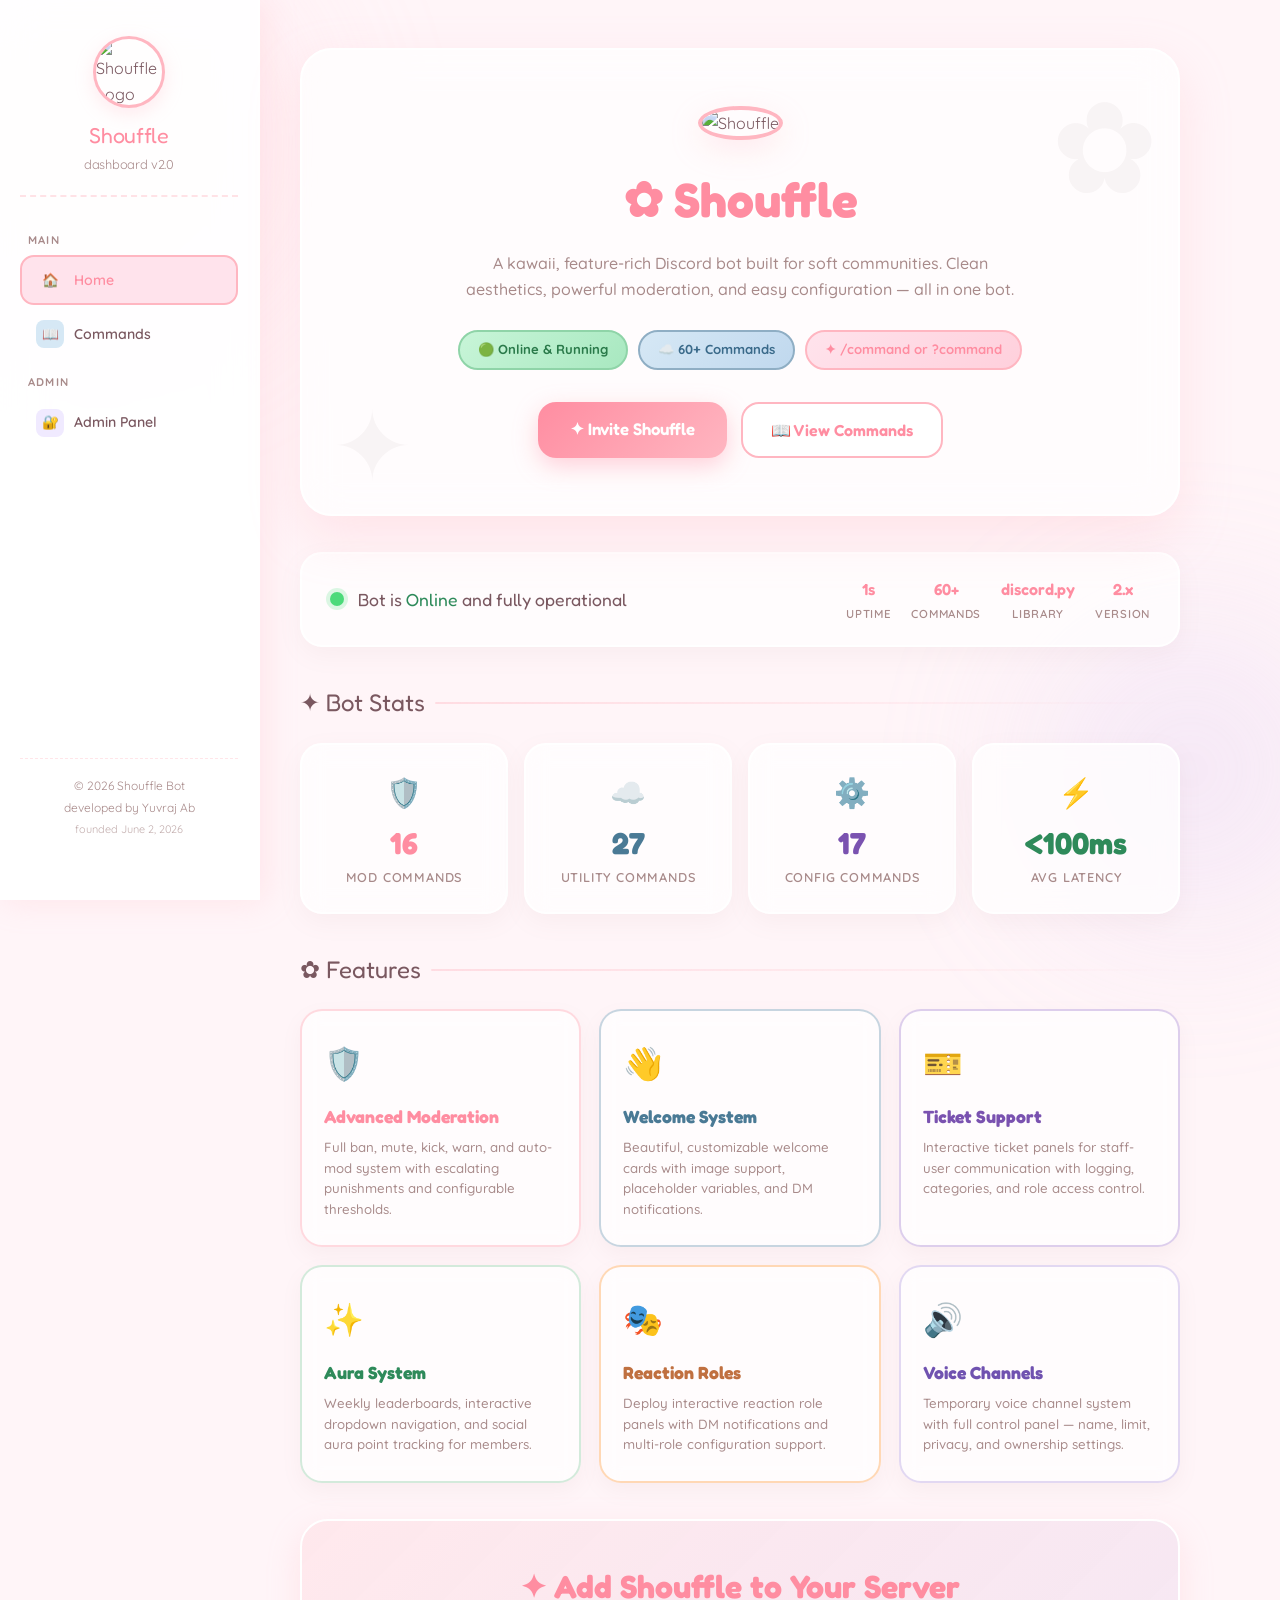
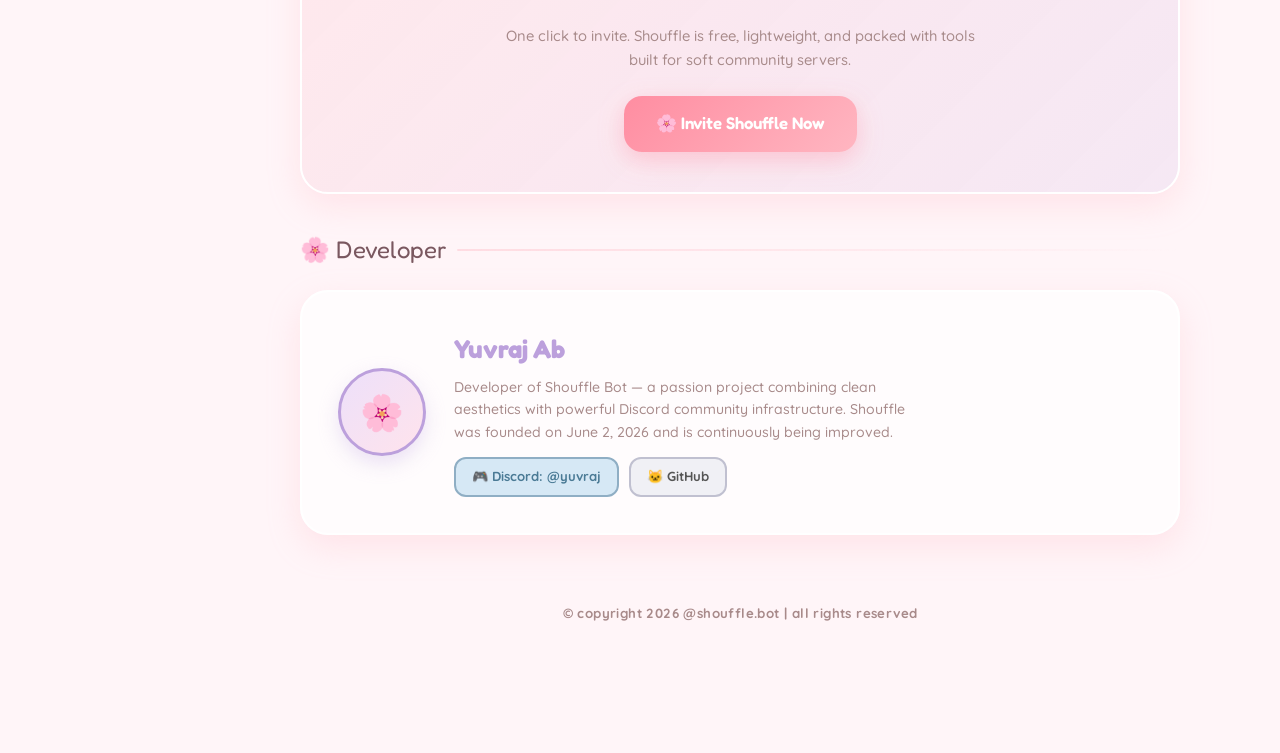
==== Website/index.html @ 80f07ed2 "Rename shouffle-dashboard.html to index.html" ====
<!DOCTYPE html>
<html lang="en">
<head>
<meta charset="UTF-8">
<meta name="viewport" content="width=device-width, initial-scale=1.0">
<title>Shouffle Bot | Dashboard</title>
<link rel="preconnect" href="https://fonts.googleapis.com">
<link rel="preconnect" href="https://fonts.gstatic.com" crossorigin>
<link href="https://fonts.googleapis.com/css2?family=Fredoka:wght@400;600;700&family=Quicksand:wght@400;500;600;700&display=swap" rel="stylesheet">
<style>
*,*::before,*::after{margin:0;padding:0;box-sizing:border-box}
:root{
  --pink:#ffb6c1;--pink-deep:#ff8da1;--pink-soft:#ffe3ec;
  --blue:#8faec4;--blue-soft:#d6e8f5;
  --purple:#bca0dc;--purple-soft:#ede0fa;
  --mint:#a8d8b9;--mint-soft:#d8f5e8;
  --peach:#ffd4b0;--peach-soft:#fff0e0;
  --lav:#c5b3e8;--lav-soft:#f0eaff;
  --text:#7a5860;--text-light:#a88a8a;
  --white:#ffffff;
  --glass:rgba(255,255,255,0.72);--glass-b:rgba(255,255,255,0.92);
  --shadow-pink:rgba(255,182,193,0.28);--shadow-soft:rgba(164,129,122,0.07);
}
html{scroll-behavior:smooth}
body{font-family:'Quicksand',sans-serif;background:#fff5f8;color:var(--text);line-height:1.65;min-height:100vh;overflow-x:hidden}
body::before,body::after{content:'';position:fixed;border-radius:50%;filter:blur(80px);opacity:.45;pointer-events:none;z-index:0}
body::before{width:520px;height:520px;background:radial-gradient(circle,#ffd6e0 0%,transparent 70%);top:-120px;left:-160px}
body::after{width:420px;height:420px;background:radial-gradient(circle,#dcc9f5 0%,transparent 70%);bottom:-80px;right:-120px}

/* ── layout ── */
.layout{display:flex;min-height:100vh;position:relative;z-index:1}

/* ── sidebar ── */
.sidebar{width:260px;flex-shrink:0;background:var(--glass-b);backdrop-filter:blur(20px);border-right:2px solid rgba(255,255,255,.85);padding:36px 20px 60px;position:sticky;top:0;height:100vh;overflow-y:auto;display:flex;flex-direction:column;gap:24px;box-shadow:4px 0 30px var(--shadow-pink)}
.sidebar::-webkit-scrollbar{width:4px}
.sidebar::-webkit-scrollbar-thumb{background:var(--pink);border-radius:4px}
.sidebar-logo{display:flex;flex-direction:column;align-items:center;gap:10px;padding-bottom:20px;border-bottom:2px dashed rgba(255,182,193,.4)}
.sidebar-logo img{width:72px;height:72px;border-radius:50%;border:3px solid var(--pink);object-fit:cover;box-shadow:0 6px 18px var(--shadow-pink);transition:transform .4s}
.sidebar-logo img:hover{transform:rotate(8deg) scale(1.06)}
.brand{font-family:'Fredoka',sans-serif;font-size:1.35rem;color:var(--pink-deep);letter-spacing:-.3px;text-align:center}
.brand span{font-weight:400;color:var(--text-light);font-size:.8rem;display:block;font-family:'Quicksand',sans-serif}
.sidebar-nav{display:flex;flex-direction:column;gap:4px}
.nav-label{font-size:.7rem;font-weight:700;text-transform:uppercase;letter-spacing:1.2px;color:var(--text-light);padding:0 8px;margin-top:10px;margin-bottom:2px}
.nav-link{display:flex;align-items:center;gap:10px;padding:9px 14px;border-radius:14px;text-decoration:none;font-weight:600;font-size:.88rem;color:var(--text);transition:all .2s;border:2px solid transparent}
.nav-link:hover{transform:translateX(4px)}
.nav-link .icon{width:28px;height:28px;border-radius:8px;display:flex;align-items:center;justify-content:center;font-size:.85rem;flex-shrink:0}
.nav-link.blue .icon{background:var(--blue-soft)}
.nav-link.pink .icon{background:var(--pink-soft)}
.nav-link.purple .icon{background:var(--purple-soft)}
.nav-link.green .icon{background:var(--mint-soft)}
.nav-link.orange .icon{background:var(--peach-soft)}
.nav-link.lav .icon{background:var(--lav-soft)}
.nav-link.blue:hover{background:var(--blue-soft);border-color:var(--blue);color:#4a7a95}
.nav-link.pink:hover{background:var(--pink-soft);border-color:var(--pink);color:var(--pink-deep)}
.nav-link.purple:hover{background:var(--purple-soft);border-color:var(--purple);color:#7a52b0}
.nav-link.green:hover{background:var(--mint-soft);border-color:var(--mint);color:#2e8a5a}
.nav-link.orange:hover{background:var(--peach-soft);border-color:#f5a470;color:#c07040}
.nav-link.lav:hover{background:var(--lav-soft);border-color:var(--lav);color:#7052b0}
.nav-link.active{background:var(--pink-soft);border-color:var(--pink);color:var(--pink-deep)}
.sidebar-footer{margin-top:auto;text-align:center;font-size:.75rem;color:var(--text-light);padding-top:16px;border-top:1px dashed rgba(255,182,193,.35);line-height:1.8}

/* ── pages ── */
.main{flex:1;min-height:100vh}
.page{display:none;padding:48px 40px 80px;max-width:960px}
.page.active{display:block}

/* ══ HOME PAGE ══ */
.hero{background:var(--glass);backdrop-filter:blur(20px);border-radius:32px;border:2px solid var(--white);box-shadow:0 20px 50px var(--shadow-pink);padding:56px 40px;text-align:center;margin-bottom:36px;position:relative;overflow:hidden}
.hero::before{content:'✿';position:absolute;font-size:8rem;opacity:.05;top:-10px;right:20px;pointer-events:none}
.hero::after{content:'✦';position:absolute;font-size:6rem;opacity:.05;bottom:-10px;left:30px;pointer-events:none}
.hero-avatar{width:100px;height:100px;border-radius:50%;border:4px solid var(--pink);object-fit:cover;box-shadow:0 10px 30px var(--shadow-pink);margin-bottom:20px;transition:transform .4s}
.hero-avatar:hover{transform:scale(1.08) rotate(5deg)}
.hero h1{font-family:'Fredoka',sans-serif;font-size:3rem;color:var(--pink-deep);margin-bottom:10px;text-shadow:2px 2px 0 rgba(255,255,255,.8)}
.hero .tagline{font-size:1rem;color:var(--text-light);max-width:560px;margin:0 auto 28px;font-weight:500}
.hero-badges{display:flex;gap:10px;justify-content:center;flex-wrap:wrap;margin-bottom:32px}
.badge-pill{display:inline-flex;align-items:center;gap:6px;padding:7px 18px;border-radius:30px;font-size:.82rem;font-weight:700;border:2px solid var(--white)}
.badge-pill.online{background:linear-gradient(135deg,#c8f5d8,#a8e8c0);color:#2a7a4a;border-color:#8fd4a8}
.badge-pill.cmds{background:linear-gradient(135deg,var(--blue-soft),#c0d8ee);color:#3a6a8a;border-color:var(--blue)}
.badge-pill.prefix{background:linear-gradient(135deg,var(--pink-soft),#ffd0dc);color:var(--pink-deep);border-color:var(--pink)}
.hero-btns{display:flex;gap:14px;justify-content:center;flex-wrap:wrap}
.btn-invite{background:linear-gradient(135deg,#ff8da1,#ffb6c1);color:#fff;border:none;padding:14px 32px;border-radius:18px;font-family:'Fredoka',sans-serif;font-size:1.05rem;font-weight:600;cursor:pointer;transition:all .2s;box-shadow:0 8px 24px rgba(255,141,161,.4);text-decoration:none;display:inline-flex;align-items:center;gap:8px}
.btn-invite:hover{transform:translateY(-3px);box-shadow:0 14px 32px rgba(255,141,161,.5)}
.btn-docs{background:var(--white);color:var(--pink-deep);border:2px solid var(--pink);padding:13px 28px;border-radius:18px;font-family:'Fredoka',sans-serif;font-size:1rem;font-weight:600;cursor:pointer;transition:all .2s;display:inline-flex;align-items:center;gap:8px}
.btn-docs:hover{background:var(--pink-soft);transform:translateY(-3px)}

/* stat cards */
.stats-grid{display:grid;grid-template-columns:repeat(auto-fill,minmax(200px,1fr));gap:16px;margin-bottom:36px}
.stat-card{background:var(--glass);backdrop-filter:blur(12px);border-radius:22px;border:2px solid var(--white);box-shadow:0 8px 24px var(--shadow-soft);padding:24px 20px;display:flex;flex-direction:column;align-items:center;gap:8px;text-align:center;transition:transform .2s}
.stat-card:hover{transform:translateY(-4px)}
.stat-icon{font-size:1.8rem;margin-bottom:4px}
.stat-value{font-family:'Fredoka',sans-serif;font-size:1.9rem;font-weight:700;line-height:1}
.stat-label{font-size:.8rem;font-weight:600;color:var(--text-light);text-transform:uppercase;letter-spacing:.8px}
.stat-card.pink .stat-value{color:var(--pink-deep)}
.stat-card.blue .stat-value{color:#4a7a95}
.stat-card.purple .stat-value{color:#7a52b0}
.stat-card.mint .stat-value{color:#2e8a5a}

/* bot status bar */
.status-bar{background:var(--glass);border-radius:22px;border:2px solid var(--white);padding:22px 28px;margin-bottom:36px;box-shadow:0 8px 24px var(--shadow-soft);display:flex;align-items:center;justify-content:space-between;flex-wrap:wrap;gap:16px}
.status-left{display:flex;align-items:center;gap:14px}
.status-dot{width:14px;height:14px;border-radius:50%;background:#4cda7a;box-shadow:0 0 0 4px rgba(76,218,122,.2);animation:pulse 2s infinite}
@keyframes pulse{0%,100%{box-shadow:0 0 0 4px rgba(76,218,122,.2)}50%{box-shadow:0 0 0 8px rgba(76,218,122,.08)}}
.status-text{font-family:'Fredoka',sans-serif;font-size:1.1rem;color:var(--text)}
.status-text span{color:#2e8a5a}
.status-details{display:flex;gap:20px;flex-wrap:wrap}
.status-item{display:flex;flex-direction:column;align-items:center;gap:2px}
.status-item-val{font-family:'Fredoka',sans-serif;font-size:1rem;color:var(--pink-deep);font-weight:600}
.status-item-lbl{font-size:.72rem;color:var(--text-light);font-weight:600;text-transform:uppercase;letter-spacing:.7px}

/* feature cards */
.features-grid{display:grid;grid-template-columns:repeat(auto-fill,minmax(240px,1fr));gap:18px;margin-bottom:36px}
.feature-card{background:var(--glass);border-radius:22px;border:2px solid var(--white);box-shadow:0 8px 20px var(--shadow-soft);padding:26px 22px;transition:transform .2s;backdrop-filter:blur(10px)}
.feature-card:hover{transform:translateY(-5px)}
.feature-card .fc-icon{font-size:2rem;margin-bottom:12px}
.feature-card h3{font-family:'Fredoka',sans-serif;font-size:1.1rem;margin-bottom:6px}
.feature-card p{font-size:.83rem;color:var(--text-light);font-weight:500;line-height:1.55}
.feature-card.fc-pink{border-color:rgba(255,182,193,.5)}
.feature-card.fc-pink h3{color:var(--pink-deep)}
.feature-card.fc-blue{border-color:rgba(143,174,196,.5)}
.feature-card.fc-blue h3{color:#4a7a95}
.feature-card.fc-purple{border-color:rgba(188,160,220,.5)}
.feature-card.fc-purple h3{color:#7a52b0}
.feature-card.fc-mint{border-color:rgba(168,216,185,.5)}
.feature-card.fc-mint h3{color:#2e8a5a}
.feature-card.fc-peach{border-color:rgba(255,180,110,.5)}
.feature-card.fc-peach h3{color:#c07040}
.feature-card.fc-lav{border-color:rgba(197,179,232,.5)}
.feature-card.fc-lav h3{color:#7052b0}

/* dev card */
.dev-card{background:var(--glass);border-radius:28px;border:2px solid var(--white);box-shadow:0 12px 32px var(--shadow-pink);padding:36px;display:flex;align-items:center;gap:28px;margin-bottom:36px;flex-wrap:wrap}
.dev-avatar{width:88px;height:88px;border-radius:50%;border:3px solid var(--purple);box-shadow:0 8px 20px rgba(188,160,220,.3);flex-shrink:0;background:linear-gradient(135deg,var(--purple-soft),var(--pink-soft));display:flex;align-items:center;justify-content:center;font-size:2.2rem}
.dev-info h2{font-family:'Fredoka',sans-serif;font-size:1.6rem;color:var(--purple);margin-bottom:6px}
.dev-info p{font-size:.88rem;color:var(--text-light);font-weight:500;max-width:480px;line-height:1.6;margin-bottom:14px}
.dev-links{display:flex;gap:10px;flex-wrap:wrap}
.dev-link{display:inline-flex;align-items:center;gap:6px;padding:7px 16px;border-radius:12px;font-size:.82rem;font-weight:700;text-decoration:none;border:2px solid;transition:all .2s}
.dev-link.discord{background:var(--blue-soft);border-color:var(--blue);color:#4a7a95}
.dev-link.discord:hover{background:var(--blue);color:#fff}
.dev-link.github{background:#f0f0f5;border-color:#c0c0d0;color:#555}
.dev-link.github:hover{background:#333;color:#fff;border-color:#333}

/* invite section */
.invite-section{background:linear-gradient(135deg,rgba(255,182,193,.2),rgba(188,160,220,.15));border-radius:28px;border:2px solid var(--white);padding:40px;text-align:center;margin-bottom:36px;box-shadow:0 12px 32px var(--shadow-pink)}
.invite-section h2{font-family:'Fredoka',sans-serif;font-size:2rem;color:var(--pink-deep);margin-bottom:10px}
.invite-section p{font-size:.92rem;color:var(--text-light);font-weight:500;max-width:500px;margin:0 auto 24px}

/* section header */
.section-header{font-family:'Fredoka',sans-serif;font-size:1.5rem;color:var(--text);margin-bottom:20px;display:flex;align-items:center;gap:10px}
.section-header::after{content:'';flex:1;height:2px;background:linear-gradient(90deg,rgba(255,182,193,.4),transparent);border-radius:2px}

/* ══ DOCS PAGE ══ */
.docs-page .page-header{background:var(--glass);backdrop-filter:blur(20px);border-radius:28px;border:2px solid var(--white);box-shadow:0 16px 40px var(--shadow-pink);padding:36px;margin-bottom:28px;text-align:center}
.docs-page .page-header h1{font-family:'Fredoka',sans-serif;font-size:2.4rem;color:var(--pink-deep);margin-bottom:8px}
.docs-page .page-header p{font-size:.9rem;color:var(--text-light);max-width:560px;margin:0 auto 16px;font-weight:500}
.badge{display:inline-block;background:linear-gradient(135deg,#fff0f3,var(--pink-soft));color:#e0556e;padding:7px 20px;border-radius:30px;font-size:.88rem;font-weight:700;border:2px solid var(--white)}
.search-wrap{position:relative;margin-bottom:28px}
.search-icon{position:absolute;left:18px;top:50%;transform:translateY(-50%);font-size:1.1rem;pointer-events:none;color:var(--pink-deep);opacity:.7}
#searchInput{width:100%;padding:14px 20px 14px 48px;border-radius:20px;border:2px solid rgba(255,182,193,.5);background:var(--glass-b);backdrop-filter:blur(12px);font-family:'Quicksand',sans-serif;font-size:1rem;font-weight:600;color:var(--text);outline:none;box-shadow:0 8px 24px var(--shadow-pink);transition:border-color .2s,box-shadow .2s}
#searchInput::placeholder{color:var(--text-light);font-weight:500}
#searchInput:focus{border-color:var(--pink-deep);box-shadow:0 0 0 4px rgba(255,141,161,.15),0 8px 24px var(--shadow-pink)}
.search-count{position:absolute;right:18px;top:50%;transform:translateY(-50%);font-size:.8rem;font-weight:700;color:var(--text-light);background:rgba(255,182,193,.25);padding:3px 10px;border-radius:20px;display:none}
#searchResults{display:none;background:var(--glass-b);border-radius:20px;border:2px solid rgba(255,182,193,.4);box-shadow:0 16px 40px var(--shadow-pink);overflow:hidden;margin-top:10px}
.search-result-item{display:flex;align-items:center;gap:14px;padding:14px 20px;border-bottom:1px solid rgba(255,182,193,.2);cursor:pointer;transition:background .15s}
.search-result-item:last-child{border-bottom:none}
.search-result-item:hover{background:var(--pink-soft)}
.sri-cmd{font-family:'Fredoka',sans-serif;font-size:1rem;font-weight:600;color:var(--pink-deep);min-width:130px}
.sri-desc{font-size:.85rem;color:var(--text-light);font-weight:500}
.sri-cat{margin-left:auto;font-size:.72rem;font-weight:700;padding:3px 10px;border-radius:20px;white-space:nowrap}
.sri-cat.general{background:var(--blue-soft);color:#4a7a95}
.sri-cat.moderation{background:var(--pink-soft);color:var(--pink-deep)}
.sri-cat.config{background:var(--purple-soft);color:#7a52b0}
.search-no-result{padding:28px;text-align:center;font-weight:600;color:var(--text-light)}
.beginner-guide{background:var(--glass);border-radius:24px;border:2px solid var(--white);padding:24px 28px;margin-bottom:28px;box-shadow:0 8px 24px var(--shadow-soft)}
.guide-header{display:flex;align-items:center;gap:10px;margin-bottom:16px}
.guide-header h3{font-family:'Fredoka',sans-serif;font-size:1.1rem;color:var(--text)}
.guide-header .pill{background:var(--pink-soft);color:var(--pink-deep);font-size:.72rem;font-weight:700;padding:3px 10px;border-radius:20px}
.guide-grid{display:grid;grid-template-columns:repeat(auto-fill,minmax(200px,1fr));gap:12px}
.guide-card{background:var(--white);border-radius:16px;padding:14px 16px;border:2px solid rgba(255,182,193,.2);display:flex;flex-direction:column;gap:5px}
.guide-card code{font-family:'Fredoka',monospace;font-size:1rem;color:var(--pink-deep);background:var(--pink-soft);padding:3px 10px;border-radius:8px;display:inline-block;width:fit-content}
.guide-card p{font-size:.82rem;color:var(--text-light);font-weight:500}
.section-card{background:var(--glass);border-radius:28px;padding:32px;margin-bottom:32px;border:2px solid var(--white);box-shadow:0 12px 32px var(--shadow-soft);backdrop-filter:blur(12px)}
.section-card h2{font-family:'Fredoka',sans-serif;font-size:1.6rem;text-transform:lowercase;letter-spacing:-.3px;margin-bottom:20px;padding-bottom:12px;border-bottom:2px dashed rgba(0,0,0,.05);display:flex;align-items:center;gap:10px}
.section-card h2 .section-count{font-size:.75rem;font-weight:700;padding:4px 12px;border-radius:20px;font-family:'Quicksand',sans-serif}
.command-list{display:grid;grid-template-columns:repeat(auto-fill,minmax(220px,1fr));gap:12px}
.command-item{background:rgba(255,255,255,.65);border-radius:18px;padding:18px;border:2px solid var(--white);transition:all .22s cubic-bezier(.175,.885,.32,1.275);display:flex;flex-direction:column;gap:7px}
.command-item:hover{background:var(--white);transform:translateY(-4px) scale(1.015)}
.command-trigger{font-family:'Fredoka',sans-serif;font-size:1.05rem;font-weight:600;display:flex;align-items:center;gap:7px}
.command-trigger::before{content:"✦";font-size:.75rem;opacity:.7}
.command-desc{font-size:.83rem;color:var(--text-light);font-weight:500;line-height:1.5}
.utility-sec h2{color:var(--blue)}
.utility-sec .section-count{background:var(--blue-soft);color:#4a7a95}
.utility-sec .command-item:hover{border-color:var(--blue);box-shadow:0 8px 20px rgba(143,174,196,.2)}
.utility-sec .command-trigger{color:#4a7a95}
.utility-sec .command-trigger::before{color:var(--blue)}
.mod-sec h2{color:var(--pink-deep)}
.mod-sec .section-count{background:var(--pink-soft);color:var(--pink-deep)}
.mod-sec .command-item:hover{border-color:var(--pink-deep);box-shadow:0 8px 20px rgba(255,141,161,.2)}
.mod-sec .command-trigger{color:#d9607a}
.mod-sec .command-trigger::before{color:var(--pink-deep)}
.config-sec h2{color:var(--purple)}
.config-sec .section-count{background:var(--purple-soft);color:#7a52b0}
.config-sec .command-item:hover{border-color:var(--purple);box-shadow:0 8px 20px rgba(188,160,220,.2)}
.config-sec .command-trigger{color:#7a52b0}
.config-sec .command-trigger::before{color:var(--purple)}
mark{background:#fff4b0;border-radius:3px;padding:0 2px}
.del-btn{display:none;margin-top:4px;align-self:flex-end;background:#fff0ec;border:1px solid #f5c4b8;color:#c06050;border-radius:8px;padding:3px 9px;font-size:.72rem;font-weight:700;cursor:pointer;transition:background .15s}
.command-item:hover .del-btn.visible{display:inline-block}
.command-item .del-btn.visible:hover{background:#fde0d8}

/* ══ ADMIN PANEL ══ */
.admin-lock-screen{background:var(--glass);backdrop-filter:blur(20px);border-radius:32px;border:2px solid var(--white);box-shadow:0 20px 60px var(--shadow-pink);padding:60px 48px;text-align:center;max-width:440px;margin:60px auto}
.admin-lock-screen .lock-icon{font-size:3.5rem;margin-bottom:16px}
.admin-lock-screen h2{font-family:'Fredoka',sans-serif;font-size:2rem;color:var(--pink-deep);margin-bottom:8px}
.admin-lock-screen p{font-size:.88rem;color:var(--text-light);font-weight:500;margin-bottom:28px}
.pass-wrap{position:relative;margin-bottom:16px}
.pass-input{width:100%;padding:14px 48px 14px 20px;border-radius:18px;border:2px solid rgba(255,182,193,.5);background:var(--glass-b);font-family:'Quicksand',sans-serif;font-size:1rem;font-weight:600;color:var(--text);outline:none;transition:border-color .2s;box-shadow:0 4px 16px var(--shadow-pink)}
.pass-input:focus{border-color:var(--pink-deep);box-shadow:0 0 0 4px rgba(255,141,161,.15),0 4px 16px var(--shadow-pink)}
.pass-eye{position:absolute;right:16px;top:50%;transform:translateY(-50%);cursor:pointer;font-size:1rem;color:var(--text-light);background:none;border:none;padding:0}
.btn-unlock{width:100%;background:linear-gradient(135deg,#ff8da1,#ffb6c1);color:#fff;border:none;padding:14px;border-radius:18px;font-family:'Fredoka',sans-serif;font-size:1.05rem;font-weight:600;cursor:pointer;transition:all .2s;box-shadow:0 8px 24px rgba(255,141,161,.4);margin-bottom:12px}
.btn-unlock:hover{transform:translateY(-2px);box-shadow:0 12px 30px rgba(255,141,161,.5)}
.lock-error{color:#e05050;font-size:.85rem;font-weight:700;display:none;margin-top:8px}
.lock-error.show{display:block}

/* admin dashboard */
.admin-panel{display:none}
.admin-panel.unlocked{display:block}
.admin-topbar{display:flex;align-items:center;justify-content:space-between;background:var(--glass-b);border-radius:22px;border:2px solid var(--white);box-shadow:0 8px 24px var(--shadow-pink);padding:18px 28px;margin-bottom:28px;flex-wrap:wrap;gap:12px}
.admin-topbar h2{font-family:'Fredoka',sans-serif;font-size:1.4rem;color:var(--pink-deep)}
.admin-badge{background:linear-gradient(135deg,#ffd6e8,var(--pink-soft));color:#c03060;font-size:.75rem;font-weight:700;padding:5px 14px;border-radius:20px;border:2px solid rgba(255,182,193,.5);display:inline-flex;align-items:center;gap:6px}
.btn-logout{background:transparent;color:var(--text-light);border:2px solid rgba(255,182,193,.4);padding:8px 18px;border-radius:12px;font-family:'Quicksand',sans-serif;font-size:.82rem;font-weight:700;cursor:pointer;transition:all .2s}
.btn-logout:hover{background:#fff0ec;border-color:#f5c4b8;color:#c05040}
.admin-sections{display:grid;grid-template-columns:1fr 1fr;gap:18px;margin-bottom:24px}
@media(max-width:700px){.admin-sections{grid-template-columns:1fr}}
.admin-card{background:var(--glass);border-radius:22px;border:2px solid var(--white);box-shadow:0 8px 24px var(--shadow-soft);padding:28px}
.admin-card h3{font-family:'Fredoka',sans-serif;font-size:1.2rem;color:var(--text);margin-bottom:16px;display:flex;align-items:center;gap:8px}
.form-group{display:flex;flex-direction:column;gap:6px;margin-bottom:14px}
.form-group label{font-size:.78rem;font-weight:700;color:var(--text);text-transform:uppercase;letter-spacing:.7px}
.form-group input,.form-group select,.form-group textarea{padding:11px 15px;border-radius:14px;border:2px solid rgba(255,182,193,.4);background:var(--white);font-family:'Quicksand',sans-serif;font-size:.9rem;font-weight:600;color:var(--text);outline:none;transition:border-color .2s;resize:vertical}
.form-group input:focus,.form-group select:focus,.form-group textarea:focus{border-color:var(--pink-deep);box-shadow:0 0 0 3px rgba(255,141,161,.12)}
.form-group textarea{min-height:75px}
.form-row{display:grid;grid-template-columns:1fr 1fr;gap:12px}
.btn-add{background:linear-gradient(135deg,#ff8da1,#ffb6c1);color:#fff;border:none;padding:12px 24px;border-radius:14px;font-family:'Fredoka',sans-serif;font-size:.95rem;font-weight:600;cursor:pointer;transition:all .2s;box-shadow:0 6px 18px rgba(255,141,161,.35)}
.btn-add:hover{transform:translateY(-2px);box-shadow:0 10px 24px rgba(255,141,161,.45)}
.btn-secondary{background:var(--white);color:var(--text-light);border:2px solid rgba(255,182,193,.4);padding:11px 20px;border-radius:14px;font-family:'Fredoka',sans-serif;font-size:.9rem;font-weight:600;cursor:pointer;transition:all .2s}
.btn-secondary:hover{background:var(--pink-soft);border-color:var(--pink);color:var(--pink-deep)}
.btn-danger{background:transparent;color:#c05040;border:2px solid #f5c4b8;padding:11px 20px;border-radius:14px;font-family:'Fredoka',sans-serif;font-size:.9rem;font-weight:600;cursor:pointer;transition:all .2s}
.btn-danger:hover{background:#fff0ec;border-color:#e07060}
.btn-export{background:linear-gradient(135deg,var(--purple-soft),var(--lav-soft));color:#7a52b0;border:2px solid var(--purple);padding:12px 24px;border-radius:14px;font-family:'Fredoka',sans-serif;font-size:.95rem;font-weight:600;cursor:pointer;transition:all .2s}
.btn-export:hover{transform:translateY(-2px);background:var(--purple);color:#fff}
.admin-actions{display:flex;gap:12px;flex-wrap:wrap;margin-bottom:28px}
.admin-cmd-table{background:var(--glass);border-radius:22px;border:2px solid var(--white);box-shadow:0 8px 24px var(--shadow-soft);padding:24px;margin-bottom:24px;grid-column:1/-1}
.cmd-table-header{display:flex;align-items:center;justify-content:space-between;margin-bottom:16px;flex-wrap:wrap;gap:10px}
.cmd-table-header h3{font-family:'Fredoka',sans-serif;font-size:1.2rem;color:var(--text)}
#adminFilter{padding:8px 14px;border-radius:12px;border:2px solid rgba(255,182,193,.4);background:var(--white);font-family:'Quicksand',sans-serif;font-size:.85rem;font-weight:600;color:var(--text);outline:none}
#adminFilter:focus{border-color:var(--pink-deep)}
.table-wrap{overflow-x:auto}
table{width:100%;border-collapse:separate;border-spacing:0 6px}
table thead th{font-size:.73rem;font-weight:700;text-transform:uppercase;letter-spacing:.8px;color:var(--text-light);padding:0 14px 8px;text-align:left}
table tbody tr{background:rgba(255,255,255,.65);border-radius:12px;transition:background .15s}
table tbody tr:hover{background:var(--white)}
table tbody td{padding:12px 14px;font-size:.86rem;font-weight:600;color:var(--text)}
table tbody td:first-child{border-radius:12px 0 0 12px;font-family:'Fredoka',sans-serif;color:var(--pink-deep)}
table tbody td:last-child{border-radius:0 12px 12px 0}
.cat-tag{display:inline-block;padding:3px 10px;border-radius:20px;font-size:.72rem;font-weight:700}
.cat-tag.general{background:var(--blue-soft);color:#4a7a95}
.cat-tag.moderation{background:var(--pink-soft);color:var(--pink-deep)}
.cat-tag.config{background:var(--purple-soft);color:#7a52b0}
.row-del{background:#fff0ec;border:1px solid #f5c4b8;color:#c06050;border-radius:7px;padding:3px 9px;font-size:.72rem;font-weight:700;cursor:pointer;transition:background .15s}
.row-del:hover{background:#fde0d8}
.custom-tag{background:var(--mint-soft);color:#2e8a5a;font-size:.7rem;font-weight:700;padding:2px 7px;border-radius:8px;margin-left:4px}

/* toast */
.toast{position:fixed;bottom:28px;right:28px;background:var(--white);border:2px solid var(--pink);color:var(--pink-deep);padding:14px 22px;border-radius:16px;font-weight:700;font-size:.9rem;box-shadow:0 8px 24px var(--shadow-pink);z-index:999;transform:translateY(80px);opacity:0;transition:all .3s cubic-bezier(.175,.885,.32,1.275);pointer-events:none}
.toast.show{transform:translateY(0);opacity:1}

/* footer */
footer{text-align:center;padding:32px 0 48px;font-size:.83rem;font-weight:700;color:var(--text-light);letter-spacing:.4px}

/* mobile */
.menu-toggle{display:none;position:fixed;top:16px;left:16px;z-index:200;background:var(--white);border:2px solid var(--pink);border-radius:12px;padding:8px 12px;font-size:1.1rem;cursor:pointer;color:var(--pink-deep);box-shadow:0 4px 12px var(--shadow-pink)}
@media(max-width:820px){
  .layout{flex-direction:column}
  .sidebar{position:fixed;top:0;left:-280px;height:100vh;z-index:100;transition:left .3s;width:260px}
  .sidebar.open{left:0}
  .menu-toggle{display:flex;align-items:center;gap:6px;font-size:.9rem}
  .page{padding:70px 18px 60px}
  .hero{padding:36px 20px}
  .hero h1{font-size:2.2rem}
  .stats-grid{grid-template-columns:repeat(2,1fr)}
  .admin-sections{grid-template-columns:1fr}
  .form-row{grid-template-columns:1fr}
  .dev-card{flex-direction:column;text-align:center}
  .dev-links{justify-content:center}
}
</style>
</head>
<body>

<button class="menu-toggle" onclick="toggleSidebar()">☰ Menu</button>

<div class="layout">

<!-- ── SIDEBAR ── -->
<aside class="sidebar" id="sidebar">
  <div class="sidebar-logo">
    <img src="https://i.ibb.co/TxY83FLZ/f78aa6c969dd76df0b0ad5c501059060.jpg" alt="Shouffle Logo">
    <div class="brand">Shouffle <span>dashboard v2.0</span></div>
  </div>
  <nav class="sidebar-nav">
    <div class="nav-label">Main</div>
    <a href="#" class="nav-link pink active" onclick="showPage('home',this)">
      <span class="icon">🏠</span> Home
    </a>
    <a href="#" class="nav-link blue" onclick="showPage('docs',this)">
      <span class="icon">📖</span> Commands
    </a>
    <div class="nav-label">Admin</div>
    <a href="#" class="nav-link lav" onclick="showPage('admin',this)">
      <span class="icon">🔐</span> Admin Panel
    </a>
  </nav>
  <div class="sidebar-footer">
    © 2026 Shouffle Bot<br>
    developed by Yuvraj Ab<br>
    <span style="font-size:.68rem;opacity:.7">founded June 2, 2026</span>
  </div>
</aside>

<!-- ── MAIN ── -->
<main class="main">

<!-- ════ HOME PAGE ════ -->
<div class="page active" id="page-home">

  <div class="hero">
    <img class="hero-avatar" src="https://i.ibb.co/TxY83FLZ/f78aa6c969dd76df0b0ad5c501059060.jpg" alt="Shouffle">
    <h1>✿ Shouffle</h1>
    <p class="tagline">A kawaii, feature-rich Discord bot built for soft communities. Clean aesthetics, powerful moderation, and easy configuration — all in one bot.</p>
    <div class="hero-badges">
      <span class="badge-pill online">🟢 Online &amp; Running</span>
      <span class="badge-pill cmds">☁️ 60+ Commands</span>
      <span class="badge-pill prefix">✦ /command or ?command</span>
    </div>
    <div class="hero-btns">
      <a class="btn-invite" href="https://discord.com/oauth2/authorize?client_id=YOUR_BOT_ID&permissions=8&scope=bot%20applications.commands" target="_blank">
        ✦ Invite Shouffle
      </a>
      <button class="btn-docs" onclick="showPage('docs', document.querySelector('.nav-link.blue'))">
        📖 View Commands
      </button>
    </div>
  </div>

  <!-- status bar -->
  <div class="status-bar">
    <div class="status-left">
      <div class="status-dot"></div>
      <div class="status-text">Bot is <span>Online</span> and fully operational</div>
    </div>
    <div class="status-details">
      <div class="status-item">
        <div class="status-item-val" id="uptime-display">—</div>
        <div class="status-item-lbl">Uptime</div>
      </div>
      <div class="status-item">
        <div class="status-item-val">60+</div>
        <div class="status-item-lbl">Commands</div>
      </div>
      <div class="status-item">
        <div class="status-item-val">discord.py</div>
        <div class="status-item-lbl">Library</div>
      </div>
      <div class="status-item">
        <div class="status-item-val">2.x</div>
        <div class="status-item-lbl">Version</div>
      </div>
    </div>
  </div>

  <!-- stats -->
  <div class="section-header">✦ Bot Stats</div>
  <div class="stats-grid">
    <div class="stat-card pink">
      <div class="stat-icon">🛡️</div>
      <div class="stat-value">16</div>
      <div class="stat-label">Mod Commands</div>
    </div>
    <div class="stat-card blue">
      <div class="stat-icon">☁️</div>
      <div class="stat-value">27</div>
      <div class="stat-label">Utility Commands</div>
    </div>
    <div class="stat-card purple">
      <div class="stat-icon">⚙️</div>
      <div class="stat-value">17</div>
      <div class="stat-label">Config Commands</div>
    </div>
    <div class="stat-card mint">
      <div class="stat-icon">⚡</div>
      <div class="stat-value">&lt;100ms</div>
      <div class="stat-label">Avg Latency</div>
    </div>
  </div>

  <!-- features -->
  <div class="section-header">✿ Features</div>
  <div class="features-grid">
    <div class="feature-card fc-pink">
      <div class="fc-icon">🛡️</div>
      <h3>Advanced Moderation</h3>
      <p>Full ban, mute, kick, warn, and auto-mod system with escalating punishments and configurable thresholds.</p>
    </div>
    <div class="feature-card fc-blue">
      <div class="fc-icon">👋</div>
      <h3>Welcome System</h3>
      <p>Beautiful, customizable welcome cards with image support, placeholder variables, and DM notifications.</p>
    </div>
    <div class="feature-card fc-purple">
      <div class="fc-icon">🎫</div>
      <h3>Ticket Support</h3>
      <p>Interactive ticket panels for staff-user communication with logging, categories, and role access control.</p>
    </div>
    <div class="feature-card fc-mint">
      <div class="fc-icon">✨</div>
      <h3>Aura System</h3>
      <p>Weekly leaderboards, interactive dropdown navigation, and social aura point tracking for members.</p>
    </div>
    <div class="feature-card fc-peach">
      <div class="fc-icon">🎭</div>
      <h3>Reaction Roles</h3>
      <p>Deploy interactive reaction role panels with DM notifications and multi-role configuration support.</p>
    </div>
    <div class="feature-card fc-lav">
      <div class="fc-icon">🔊</div>
      <h3>Voice Channels</h3>
      <p>Temporary voice channel system with full control panel — name, limit, privacy, and ownership settings.</p>
    </div>
  </div>

  <!-- invite section -->
  <div class="invite-section">
    <h2>✦ Add Shouffle to Your Server</h2>
    <p>One click to invite. Shouffle is free, lightweight, and packed with tools built for soft community servers.</p>
    <a class="btn-invite" href="https://discord.com/oauth2/authorize?client_id=YOUR_BOT_ID&permissions=8&scope=bot%20applications.commands" target="_blank">
      🌸 Invite Shouffle Now
    </a>
  </div>

  <!-- dev info -->
  <div class="section-header">🌸 Developer</div>
  <div class="dev-card">
    <div class="dev-avatar">🌸</div>
    <div class="dev-info">
      <h2>Yuvraj Ab</h2>
      <p>Developer of Shouffle Bot — a passion project combining clean aesthetics with powerful Discord community infrastructure. Shouffle was founded on June 2, 2026 and is continuously being improved.</p>
      <div class="dev-links">
        <a class="dev-link discord" href="#">🎮 Discord: @yuvraj</a>
        <a class="dev-link github" href="#">🐱 GitHub</a>
      </div>
    </div>
  </div>

  <footer>© copyright 2026 @shouffle.bot | all rights reserved</footer>
</div>

<!-- ════ DOCS PAGE ════ -->
<div class="page docs-page" id="page-docs">
  <div class="page-header">
    <h1>✿ Shouffle Docs</h1>
    <p>Browse all available commands. Use search to quickly find what you need.</p>
    <span class="badge">Triggers: /command &nbsp;or&nbsp; ?command</span>
  </div>

  <div class="search-wrap">
    <span class="search-icon">🔍</span>
    <input type="text" id="searchInput" placeholder="Search commands... e.g. ban, welcome, ticket" autocomplete="off">
    <span class="search-count" id="searchCount"></span>
  </div>
  <div id="searchResults" style="display:none"></div>

  <div class="beginner-guide" id="beginner">
    <div class="guide-header">
      <h3>Quick Start Guide</h3>
      <span class="pill">For beginners ✿</span>
    </div>
    <div class="guide-grid">
      <div class="guide-card"><code>&lt;argument&gt;</code><p>Required — you must fill this in to run the command.</p></div>
      <div class="guide-card"><code>[argument]</code><p>Optional — you can leave this blank if you want.</p></div>
      <div class="guide-card"><code>?command</code><p>Prefix style — type directly in chat with the <strong>?</strong> symbol.</p></div>
      <div class="guide-card"><code>/command</code><p>Slash style — Discord's built-in autocomplete menu.</p></div>
      <div class="guide-card"><code>?help</code><p>Shows all available commands inside the bot's help panel.</p></div>
      <div class="guide-card"><code>?botinfo</code><p>See Shouffle's stats, uptime, and build information.</p></div>
    </div>
  </div>

  <!-- General -->
  <section id="general" class="section-card utility-sec">
    <h2>☁️ general &amp; utility <span class="section-count" id="count-general">27 commands</span></h2>
    <div class="command-list" id="list-general">
      <div class="command-item" data-cmd="ping" data-cat="general"><div class="command-trigger">ping</div><div class="command-desc">Tests the connection speed between Discord and Shouffle.</div></div>
      <div class="command-item" data-cmd="uptime" data-cat="general"><div class="command-trigger">uptime</div><div class="command-desc">Shows how long Shouffle has been online without interruption.</div></div>
      <div class="command-item" data-cmd="botinfo" data-cat="general"><div class="command-trigger">botinfo</div><div class="command-desc">Displays details about Shouffle, including statistics and build info.</div></div>
      <div class="command-item" data-cmd="serverinfo" data-cat="general"><div class="command-trigger">serverinfo</div><div class="command-desc">Provides a neat breakdown of the server's owner, age, and features.</div></div>
      <div class="command-item" data-cmd="roleinfo" data-cat="general"><div class="command-trigger">roleinfo</div><div class="command-desc">Shows deep configurations, permissions, and settings for a specific role.</div></div>
      <div class="command-item" data-cmd="membercount" data-cat="general"><div class="command-trigger">membercount</div><div class="command-desc">Counts the total number of real users and bots in the server.</div></div>
      <div class="command-item" data-cmd="inviteinfo" data-cat="general"><div class="command-trigger">inviteinfo</div><div class="command-desc">Analyzes a server invite link to find its origin and creator details.</div></div>
      <div class="command-item" data-cmd="emojiinfo" data-cat="general"><div class="command-trigger">emojiinfo</div><div class="command-desc">Reveals ID codes and direct image assets for any server emoji.</div></div>
      <div class="command-item" data-cmd="stick" data-cat="general"><div class="command-trigger">stick</div><div class="command-desc">Pins a chosen text to the bottom of a text channel dynamically.</div></div>
      <div class="command-item" data-cmd="stickremove" data-cat="general"><div class="command-trigger">stickremove</div><div class="command-desc">Removes the current active sticky message from the channel.</div></div>
      <div class="command-item" data-cmd="autoresponder" data-cat="general"><div class="command-trigger">autoresponder</div><div class="command-desc">Sets up Shouffle to automatically reply to custom keyword triggers.</div></div>
      <div class="command-item" data-cmd="removeresponder" data-cat="general"><div class="command-trigger">removeresponder</div><div class="command-desc">Deletes an active autoresponder keyword from the trigger list.</div></div>
      <div class="command-item" data-cmd="listresponders" data-cat="general"><div class="command-trigger">listresponders</div><div class="command-desc">Displays all custom auto-replies currently active in the server.</div></div>
      <div class="command-item" data-cmd="say" data-cat="general"><div class="command-trigger">say</div><div class="command-desc">Forces the bot to mirror and send exactly what text you type.</div></div>
      <div class="command-item" data-cmd="embed" data-cat="general"><div class="command-trigger">embed</div><div class="command-desc">Builds stylized, structured text blocks using rich card layouts.</div></div>
      <div class="command-item" data-cmd="roll" data-cat="general"><div class="command-trigger">roll</div><div class="command-desc">Generates a randomized dice roll outcome for mini-games.</div></div>
      <div class="command-item" data-cmd="coinflip" data-cat="general"><div class="command-trigger">coinflip</div><div class="command-desc">Flips a virtual coin to settle simple server choices (Heads/Tails).</div></div>
      <div class="command-item" data-cmd="choose" data-cat="general"><div class="command-trigger">choose</div><div class="command-desc">Randomly picks an option from multiple choices you provide.</div></div>
      <div class="command-item" data-cmd="8ball" data-cat="general"><div class="command-trigger">8ball</div><div class="command-desc">Answers questions with random fortune-telling logic outcomes.</div></div>
      <div class="command-item" data-cmd="calculate" data-cat="general"><div class="command-trigger">calculate</div><div class="command-desc">Acts as a direct math solver inside the chat interface.</div></div>
      <div class="command-item" data-cmd="snipe" data-cat="general"><div class="command-trigger">snipe</div><div class="command-desc">Displays the content of the last deleted message in the channel.</div></div>
      <div class="command-item" data-cmd="steal" data-cat="general"><div class="command-trigger">steal</div><div class="command-desc">Clones external custom emojis or stickers to your server.</div></div>
      <div class="command-item" data-cmd="avatar" data-cat="general"><div class="command-trigger">avatar</div><div class="command-desc">Grabs the high-resolution profile icon of any designated user.</div></div>
      <div class="command-item" data-cmd="banner" data-cat="general"><div class="command-trigger">banner</div><div class="command-desc">Grabs the high-resolution background banner of a user.</div></div>
      <div class="command-item" data-cmd="afk" data-cat="general"><div class="command-trigger">afk</div><div class="command-desc">Sets a custom status notice when you are away from keyboard.</div></div>
      <div class="command-item" data-cmd="afkremove" data-cat="general"><div class="command-trigger">afkremove</div><div class="command-desc">Clears your active AFK status immediately upon returning.</div></div>
      <div class="command-item" data-cmd="poll" data-cat="general"><div class="command-trigger">poll</div><div class="command-desc">Creates a custom public reaction poll for members to cast votes.</div></div>
    </div>
  </section>

  <!-- Moderation -->
  <section id="moderation" class="section-card mod-sec">
    <h2>🛡️ moderation operations <span class="section-count" id="count-moderation">16 commands</span></h2>
    <div class="command-list" id="list-moderation">
      <div class="command-item" data-cmd="mute" data-cat="moderation"><div class="command-trigger">mute</div><div class="command-desc">Applies a text and voice channel timeout to a target member.</div></div>
      <div class="command-item" data-cmd="unmute" data-cat="moderation"><div class="command-trigger">unmute</div><div class="command-desc">Removes any active mute timeout restrictions from a profile.</div></div>
      <div class="command-item" data-cmd="kick" data-cat="moderation"><div class="command-trigger">kick</div><div class="command-desc">Removes a target user from the server while leaving an open rejoin route.</div></div>
      <div class="command-item" data-cmd="softban" data-cat="moderation"><div class="command-trigger">softban</div><div class="command-desc">Bans and instantly unbans a user to wipe their recent message history.</div></div>
      <div class="command-item" data-cmd="ban" data-cat="moderation"><div class="command-trigger">ban</div><div class="command-desc">Permanently restricts a user ID from entering the server.</div></div>
      <div class="command-item" data-cmd="unban" data-cat="moderation"><div class="command-trigger">unban</div><div class="command-desc">Pulls a user ID out of the server's central ban ledger.</div></div>
      <div class="command-item" data-cmd="warn" data-cat="moderation"><div class="command-trigger">warn</div><div class="command-desc">Logs a recorded infraction point on a user profile for rule tracking.</div></div>
      <div class="command-item" data-cmd="clearwarns" data-cat="moderation"><div class="command-trigger">clearwarns</div><div class="command-desc">Resets and deletes all logged warning records for a user.</div></div>
      <div class="command-item" data-cmd="purge" data-cat="moderation"><div class="command-trigger">purge</div><div class="command-desc">Deletes a specified number of messages from the channel quickly.</div></div>
      <div class="command-item" data-cmd="mediaonly" data-cat="moderation"><div class="command-trigger">mediaonly</div><div class="command-desc">Locks channels to automatically drop text without links or files.</div></div>
      <div class="command-item" data-cmd="unmediaonly" data-cat="moderation"><div class="command-trigger">unmediaonly</div><div class="command-desc">Reverts channels to allow a normal mix of text and files.</div></div>
      <div class="command-item" data-cmd="roleadd" data-cat="moderation"><div class="command-trigger">roleadd</div><div class="command-desc">Assigns an existing server role directly to a member's profile.</div></div>
      <div class="command-item" data-cmd="roleremove" data-cat="moderation"><div class="command-trigger">roleremove</div><div class="command-desc">Strips an active server role off a target member's profile.</div></div>
      <div class="command-item" data-cmd="deafen" data-cat="moderation"><div class="command-trigger">deafen</div><div class="command-desc">Mutes all audio reception for a user inside active voice chats.</div></div>
      <div class="command-item" data-cmd="undeafen" data-cat="moderation"><div class="command-trigger">undeafen</div><div class="command-desc">Restores regular voice listening for a deafened user.</div></div>
      <div class="command-item" data-cmd="vcban" data-cat="moderation"><div class="command-trigger">vcban</div><div class="command-desc">Disconnects and blocks a user from joining any voice channels.</div></div>
    </div>
  </section>

  <!-- Config -->
  <section id="config" class="section-card config-sec">
    <h2>⚙️ server setup &amp; config <span class="section-count" id="count-config">17 commands</span></h2>
    <div class="command-list" id="list-config">
      <div class="command-item" data-cmd="welcomesetup" data-cat="config"><div class="command-trigger">welcomesetup</div><div class="command-desc">Launches an interactive prompt to initialize welcome message scripts.</div></div>
      <div class="command-item" data-cmd="welcomechannel" data-cat="config"><div class="command-trigger">welcomechannel</div><div class="command-desc">Designates the channel where member join cards will be posted.</div></div>
      <div class="command-item" data-cmd="welcometest" data-cat="config"><div class="command-trigger">welcometest</div><div class="command-desc">Simulates a fake member entry to check welcome text rendering.</div></div>
      <div class="command-item" data-cmd="welcomeconfig" data-cat="config"><div class="command-trigger">welcomeconfig</div><div class="command-desc">Reviews all configuration variables set for your active welcome setup.</div></div>
      <div class="command-item" data-cmd="ticketsetup" data-cat="config"><div class="command-trigger">ticketsetup</div><div class="command-desc">Deploys automated support panels for staff-user communication.</div></div>
      <div class="command-item" data-cmd="ticketconfig" data-cat="config"><div class="command-trigger">ticketconfig</div><div class="command-desc">Configures access groups, categories, and logging for tickets.</div></div>
      <div class="command-item" data-cmd="autorole" data-cat="config"><div class="command-trigger">autorole</div><div class="command-desc">Saves roles that Shouffle will auto-assign as new users join.</div></div>
      <div class="command-item" data-cmd="botlogs enable" data-cat="config"><div class="command-trigger">botlogs enable</div><div class="command-desc">Enables extensive background server action auditing hooks.</div></div>
      <div class="command-item" data-cmd="botlogs disable" data-cat="config"><div class="command-trigger">botlogs disable</div><div class="command-desc">Deactivates background logging and text change notifications.</div></div>
      <div class="command-item" data-cmd="vcsetup" data-cat="config"><div class="command-trigger">vcsetup</div><div class="command-desc">Sets up a temporary voice channel system for your server.</div></div>
      <div class="command-item" data-cmd="vcpanel" data-cat="config"><div class="command-trigger">vcpanel</div><div class="command-desc">Re-sends the voice control panel if the interface is deleted.</div></div>
      <div class="command-item" data-cmd="rr create" data-cat="config"><div class="command-trigger">rr create</div><div class="command-desc">Sets up a reaction role system for your server.</div></div>
      <div class="command-item" data-cmd="rr dm" data-cat="config"><div class="command-trigger">rr dm</div><div class="command-desc">Enables DM notification when a user picks up a reaction role.</div></div>
      <div class="command-item" data-cmd="rr delete" data-cat="config"><div class="command-trigger">rr delete</div><div class="command-desc">Deletes the existing reaction role panel from the server.</div></div>
      <div class="command-item" data-cmd="automod enable" data-cat="config"><div class="command-trigger">automod enable</div><div class="command-desc">Enables automoderation for the server.</div></div>
      <div class="command-item" data-cmd="automod disable" data-cat="config"><div class="command-trigger">automod disable</div><div class="command-desc">Disables automoderation for the server.</div></div>
      <div class="command-item" data-cmd="automod config" data-cat="config"><div class="command-trigger">automod config</div><div class="command-desc">Opens the automoderation settings editor for the server.</div></div>
    </div>
  </section>

  <footer>© copyright 2026 @shouffle.bot | all rights reserved</footer>
</div>

<!-- ════ ADMIN PAGE ════ -->
<div class="page" id="page-admin">

  <!-- LOCK SCREEN -->
  <div id="adminLock" class="admin-lock-screen">
    <div class="lock-icon">🔐</div>
    <h2>Admin Panel</h2>
    <p>Enter the admin passcode to access the dashboard control panel.</p>
    <div class="pass-wrap">
      <input type="password" class="pass-input" id="passInput" placeholder="Enter passcode…" onkeydown="if(event.key==='Enter')unlockAdmin()">
      <button class="pass-eye" onclick="togglePassEye()" id="eyeBtn">👁</button>
    </div>
    <button class="btn-unlock" onclick="unlockAdmin()">✦ Unlock Admin Panel</button>
    <div class="lock-error" id="lockError">✕ Wrong passcode. Try again.</div>
  </div>

  <!-- ADMIN DASHBOARD (hidden until unlocked) -->
  <div id="adminDash" class="admin-panel">
    <div class="admin-topbar">
      <div style="display:flex;align-items:center;gap:12px;flex-wrap:wrap">
        <h2>🌸 Admin Dashboard</h2>
        <span class="admin-badge">🔓 Admin Access</span>
      </div>
      <button class="btn-logout" onclick="logoutAdmin()">✕ Lock Panel</button>
    </div>

    <div class="admin-sections">
      <!-- Add Command -->
      <div class="admin-card">
        <h3>✦ Add New Command</h3>
        <div class="form-row">
          <div class="form-group">
            <label>Command Name</label>
            <input type="text" id="newCmd" placeholder="e.g. report">
          </div>
          <div class="form-group">
            <label>Category</label>
            <select id="newCat">
              <option value="general">☁️ General & Utility</option>
              <option value="moderation">🛡️ Moderation</option>
              <option value="config">⚙️ Server Config</option>
            </select>
          </div>
        </div>
        <div class="form-group">
          <label>Description</label>
          <textarea id="newDesc" placeholder="Describe what this command does…"></textarea>
        </div>
        <button class="btn-add" onclick="addCommand()">✦ Add Command</button>
      </div>

      <!-- Quick Stats -->
      <div class="admin-card">
        <h3>📊 Live Command Stats</h3>
        <div style="display:flex;flex-direction:column;gap:14px;margin-top:4px">
          <div style="display:flex;justify-content:space-between;align-items:center;padding:12px 16px;background:var(--blue-soft);border-radius:14px">
            <span style="font-weight:700;color:#4a7a95">☁️ General & Utility</span>
            <span style="font-family:'Fredoka',sans-serif;font-size:1.2rem;color:#4a7a95" id="admin-count-general">27</span>
          </div>
          <div style="display:flex;justify-content:space-between;align-items:center;padding:12px 16px;background:var(--pink-soft);border-radius:14px">
            <span style="font-weight:700;color:var(--pink-deep)">🛡️ Moderation</span>
            <span style="font-family:'Fredoka',sans-serif;font-size:1.2rem;color:var(--pink-deep)" id="admin-count-moderation">16</span>
          </div>
          <div style="display:flex;justify-content:space-between;align-items:center;padding:12px 16px;background:var(--purple-soft);border-radius:14px">
            <span style="font-weight:700;color:#7a52b0">⚙️ Server Config</span>
            <span style="font-family:'Fredoka',sans-serif;font-size:1.2rem;color:#7a52b0" id="admin-count-config">17</span>
          </div>
          <div style="display:flex;justify-content:space-between;align-items:center;padding:12px 16px;background:var(--mint-soft);border-radius:14px">
            <span style="font-weight:700;color:#2e8a5a">✦ Total Commands</span>
            <span style="font-family:'Fredoka',sans-serif;font-size:1.2rem;color:#2e8a5a" id="admin-count-total">60</span>
          </div>
        </div>
      </div>

      <!-- Command Table (full width) -->
      <div class="admin-card admin-cmd-table" style="grid-column:1/-1">
        <div class="cmd-table-header">
          <h3>📋 All Commands</h3>
          <select id="adminFilter" onchange="renderTable()">
            <option value="all">All Categories</option>
            <option value="general">General & Utility</option>
            <option value="moderation">Moderation</option>
            <option value="config">Config</option>
            <option value="custom">Custom Only</option>
          </select>
        </div>
        <div class="table-wrap">
          <table>
            <thead>
              <tr>
                <th>Command</th>
                <th>Description</th>
                <th>Category</th>
                <th>Type</th>
                <th></th>
              </tr>
            </thead>
            <tbody id="adminTableBody"></tbody>
          </table>
        </div>
      </div>
    </div>

    <div class="admin-actions">
      <button class="btn-export" onclick="exportHTML()">⬇ Export Dashboard HTML</button>
      <button class="btn-secondary" onclick="renderTable()">🔄 Refresh Table</button>
      <button class="btn-danger" onclick="clearCustomCmds()">🗑 Clear Custom Commands</button>
    </div>

  </div>

  <footer>© copyright 2026 @shouffle.bot | all rights reserved</footer>
</div>

</main>
</div>

<div class="toast" id="toast"></div>

<script>
// ── PAGE NAVIGATION ──
function showPage(name, linkEl) {
  document.querySelectorAll('.page').forEach(p => p.classList.remove('active'));
  document.querySelectorAll('.nav-link').forEach(l => l.classList.remove('active'));
  document.getElementById('page-' + name).classList.add('active');
  if (linkEl) linkEl.classList.add('active');
  document.getElementById('sidebar').classList.remove('open');
  window.scrollTo(0,0);
}

// ── UPTIME DISPLAY ──
const START = Date.now();
setInterval(() => {
  const s = Math.floor((Date.now() - START) / 1000);
  const h = Math.floor(s / 3600), m = Math.floor((s % 3600) / 60), sec = s % 60;
  const el = document.getElementById('uptime-display');
  if (el) el.textContent = (h ? h + 'h ' : '') + (m ? m + 'm ' : '') + sec + 's';
}, 1000);

// ── ADMIN AUTH ──
const PASS = 'Messi@370';
function unlockAdmin() {
  const val = document.getElementById('passInput').value;
  if (val === PASS) {
    document.getElementById('adminLock').style.display = 'none';
    document.getElementById('adminDash').classList.add('unlocked');
    renderTable();
    updateAdminCounts();
    showToast('🌸 Welcome, Admin!');
  } else {
    const err = document.getElementById('lockError');
    err.classList.add('show');
    document.getElementById('passInput').value = '';
    setTimeout(() => err.classList.remove('show'), 2500);
  }
}
function logoutAdmin() {
  document.getElementById('adminLock').style.display = '';
  document.getElementById('adminDash').classList.remove('unlocked');
  document.getElementById('passInput').value = '';
  showToast('🔒 Panel locked.');
}
function togglePassEye() {
  const inp = document.getElementById('passInput');
  inp.type = inp.type === 'password' ? 'text' : 'password';
}

// ── SEARCH ──
const searchInput  = document.getElementById('searchInput');
const searchResult = document.getElementById('searchResults');
const searchCount  = document.getElementById('searchCount');
searchInput.addEventListener('input', () => {
  const q = searchInput.value.trim().toLowerCase();
  if (!q) { searchResult.style.display='none'; searchCount.style.display='none'; return; }
  const allItems = document.querySelectorAll('#page-docs .command-item');
  const matches = [];
  allItems.forEach(item => {
    const cmd  = (item.dataset.cmd||'').toLowerCase();
    const desc = item.querySelector('.command-desc')?.textContent.toLowerCase()||'';
    if (cmd.includes(q)||desc.includes(q)) matches.push({cmd:item.dataset.cmd,desc:item.querySelector('.command-desc').textContent,cat:item.dataset.cat});
  });
  searchCount.textContent = matches.length + ' found';
  searchCount.style.display = 'inline-block';
  if (matches.length === 0) {
    searchResult.innerHTML = `<div class="search-no-result">✦ No commands found for "<strong>${esc(q)}</strong>"</div>`;
  } else {
    const catLabel = {general:'General',moderation:'Moderation',config:'Config'};
    searchResult.innerHTML = matches.slice(0,12).map(m => `
      <div class="search-result-item" onclick="jumpTo('${m.cat}','${esc(m.cmd)}')">
        <div class="sri-cmd">${highlight(m.cmd,q)}</div>
        <div class="sri-desc">${highlight(m.desc,q)}</div>
        <span class="sri-cat ${m.cat}">${catLabel[m.cat]||m.cat}</span>
      </div>`).join('');
  }
  searchResult.style.display = 'block';
});
document.addEventListener('click', e => {
  if (!e.target.closest('.search-wrap')&&!e.target.closest('#searchResults')) searchResult.style.display='none';
});
function highlight(text,q){
  if(!q) return esc(text);
  const re=new RegExp(`(${q.replace(/[.*+?^${}()|[\]\\]/g,'\\$&')})`,'gi');
  return esc(text).replace(re,'<mark>$1</mark>');
}
function jumpTo(cat,cmd){
  searchResult.style.display='none'; searchInput.value=''; searchCount.style.display='none';
  showPage('docs', document.querySelector('.nav-link.blue'));
  setTimeout(()=>{
    const section=document.getElementById(cat);
    if(section) section.scrollIntoView({behavior:'smooth',block:'start'});
    setTimeout(()=>{
      document.querySelectorAll('#page-docs .command-item').forEach(item=>{
        if((item.dataset.cmd||'').toLowerCase()===cmd.toLowerCase()){
          item.style.outline='3px solid #ffb6c1'; item.style.outlineOffset='3px';
          setTimeout(()=>{item.style.outline='';item.style.outlineOffset='';},1800);
        }
      });
    },400);
  },100);
}

// ── COUNT BADGES ──
function updateCounts(){
  ['general','moderation','config'].forEach(cat=>{
    const count=document.querySelectorAll(`#list-${cat} .command-item`).length;
    const el=document.getElementById(`count-${cat}`);
    if(el) el.textContent=count+' commands';
  });
}
function updateAdminCounts(){
  ['general','moderation','config'].forEach(cat=>{
    const count=document.querySelectorAll(`#list-${cat} .command-item`).length;
    const el=document.getElementById(`admin-count-${cat}`);
    if(el) el.textContent=count;
  });
  const total=['general','moderation','config'].reduce((a,cat)=>a+document.querySelectorAll(`#list-${cat} .command-item`).length,0);
  const tel=document.getElementById('admin-count-total');
  if(tel) tel.textContent=total;
}
updateCounts();

// ── ADD COMMAND ──
function addCommand(){
  const cmd  = document.getElementById('newCmd').value.trim();
  const cat  = document.getElementById('newCat').value;
  const desc = document.getElementById('newDesc').value.trim();
  if(!cmd){showToast('⚠️ Enter a command name!');return}
  if(!desc){showToast('⚠️ Enter a description!');return}
  if(document.querySelector(`#page-docs .command-item[data-cmd="${cmd.toLowerCase()}"]`)){showToast('⚠️ Command already exists!');return}
  const item=document.createElement('div');
  item.className='command-item';
  item.dataset.cmd=cmd.toLowerCase();
  item.dataset.cat=cat;
  item.dataset.custom='true';
  item.innerHTML=`<div class="command-trigger">${esc(cmd)}</div><div class="command-desc">${esc(desc)}</div>`;
  document.getElementById(`list-${cat}`).appendChild(item);
  updateCounts(); updateAdminCounts(); renderTable();
  document.getElementById('newCmd').value='';
  document.getElementById('newDesc').value='';
  showToast('✦ Command added to docs!');
}

// ── DELETE COMMAND ──
function deleteCommandByName(cmd){
  const item=document.querySelector(`#page-docs .command-item[data-cmd="${cmd}"]`);
  if(!item){showToast('Cannot delete built-in commands.');return}
  if(!item.dataset.custom){showToast('⚠️ Only custom commands can be deleted.');return}
  item.style.transform='scale(0.9)'; item.style.opacity='0';
  setTimeout(()=>{item.remove();updateCounts();updateAdminCounts();renderTable();},200);
  showToast('🗑 Command removed.');
}

// ── CLEAR CUSTOM ──
function clearCustomCmds(){
  const custom=document.querySelectorAll('#page-docs .command-item[data-custom="true"]');
  if(custom.length===0){showToast('No custom commands to clear.');return}
  custom.forEach(el=>el.remove());
  updateCounts(); updateAdminCounts(); renderTable();
  showToast('🗑 All custom commands cleared.');
}

// ── ADMIN TABLE ──
function renderTable(){
  const filter=document.getElementById('adminFilter')?.value||'all';
  const tbody=document.getElementById('adminTableBody');
  if(!tbody) return;
  const items=document.querySelectorAll('#page-docs .command-item');
  const catLabel={general:'General',moderation:'Moderation',config:'Config'};
  let rows='';
  items.forEach(item=>{
    const cmd=item.dataset.cmd||'';
    const cat=item.dataset.cat||'';
    const isCustom=item.dataset.custom==='true';
    const desc=item.querySelector('.command-desc')?.textContent||'';
    if(filter!=='all'&&filter!=='custom'&&cat!==filter) return;
    if(filter==='custom'&&!isCustom) return;
    const delBtn=isCustom?`<button class="row-del" onclick="deleteCommandByName('${esc(cmd)}')">✕</button>`:'—';
    const typeTag=isCustom?`<span class="custom-tag">Custom</span>`:`<span style="font-size:.75rem;color:var(--text-light);font-weight:600">Built-in</span>`;
    rows+=`<tr>
      <td>${esc(cmd)}</td>
      <td style="color:var(--text-light);font-weight:500">${esc(desc)}</td>
      <td><span class="cat-tag ${cat}">${catLabel[cat]||cat}</span></td>
      <td>${typeTag}</td>
      <td>${delBtn}</td>
    </tr>`;
  });
  tbody.innerHTML=rows||'<tr><td colspan="5" style="text-align:center;color:var(--text-light);padding:20px">No commands found.</td></tr>';
}

// ── EXPORT ──
function exportHTML(){
  const clone=document.documentElement.cloneNode(true);
  const adminPage=clone.querySelector('#page-admin');
  if(adminPage) adminPage.remove();
  const navAdmin=clone.querySelector('.nav-link.lav');
  if(navAdmin) navAdmin.parentElement?.remove();
  clone.querySelectorAll('.del-btn,.row-del').forEach(b=>b.remove());
  clone.querySelectorAll('.command-item').forEach(el=>{el.style.outline='';el.style.outlineOffset='';el.style.transform='';el.style.opacity=''});
  const html='<!DOCTYPE html>\n'+clone.outerHTML;
  const blob=new Blob([html],{type:'text/html'});
  const a=document.createElement('a');
  a.href=URL.createObjectURL(blob);
  a.download='shouffle-docs-export.html';
  a.click();
  showToast('⬇ Exported as shouffle-docs-export.html!');
}

// ── TOAST ──
function showToast(msg){
  const toast=document.getElementById('toast');
  toast.textContent=msg;
  toast.classList.add('show');
  setTimeout(()=>toast.classList.remove('show'),2600);
}

// ── MOBILE ──
function toggleSidebar(){
  document.getElementById('sidebar').classList.toggle('open');
}
document.addEventListener('click',e=>{
  const sidebar=document.getElementById('sidebar');
  if(sidebar.classList.contains('open')&&!e.target.closest('#sidebar')&&!e.target.closest('.menu-toggle'))
    sidebar.classList.remove('open');
});

// ── HELPERS ──
function esc(str){return String(str).replace(/&/g,'&amp;').replace(/</g,'&lt;').replace(/>/g,'&gt;').replace(/"/g,'&quot;')}
</script>
</body>
</html>
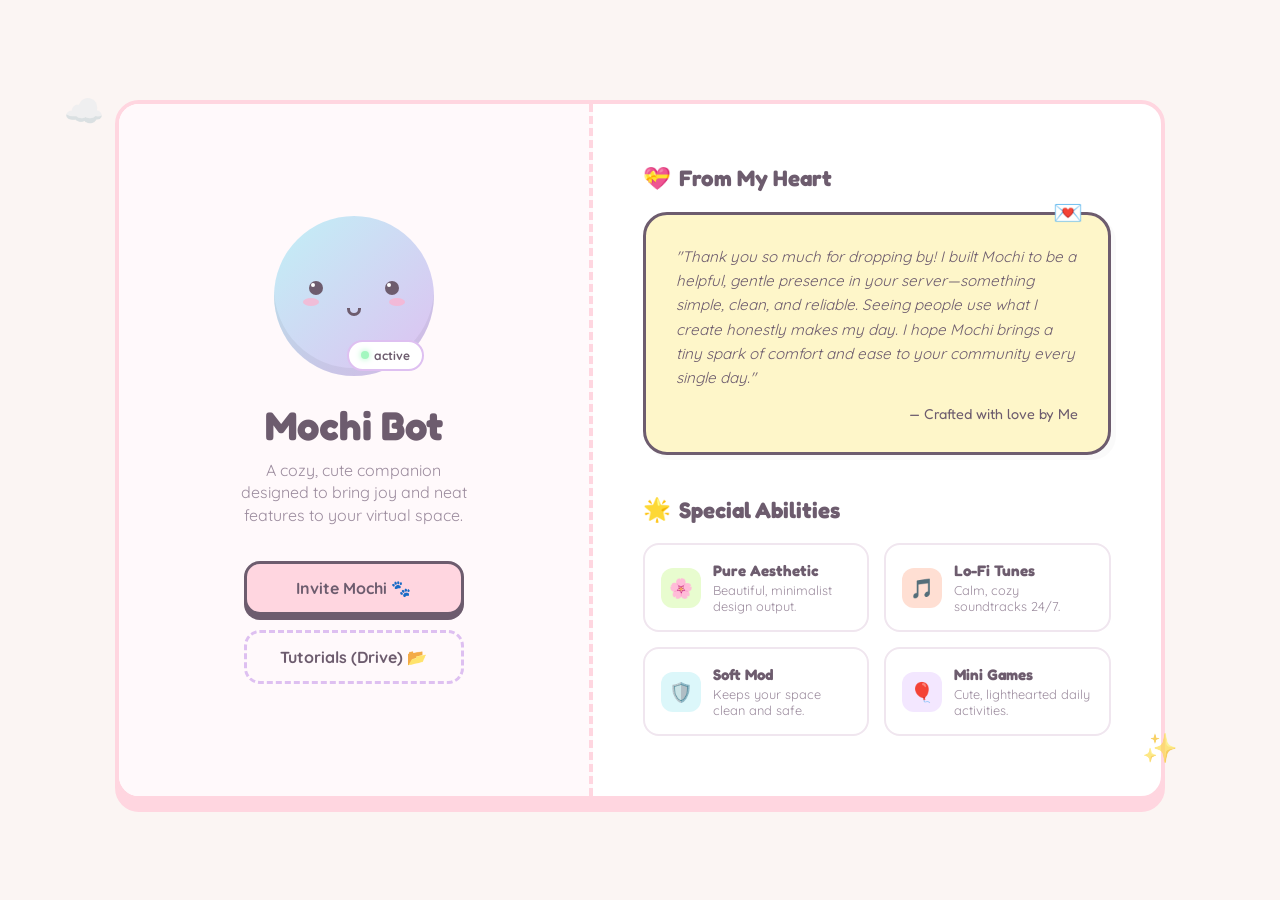
==== commit cd30b9ae: "Update index.html" ====
--- a/Website/index.html
+++ b/Website/index.html
@@ -1,929 +1,440 @@
 <!DOCTYPE html>
 <html lang="en">
 <head>
-<meta charset="UTF-8">
-<meta name="viewport" content="width=device-width, initial-scale=1.0">
-<title>Shouffle Bot | Dashboard</title>
-<link rel="preconnect" href="https://fonts.googleapis.com">
-<link rel="preconnect" href="https://fonts.gstatic.com" crossorigin>
-<link href="https://fonts.googleapis.com/css2?family=Fredoka:wght@400;600;700&family=Quicksand:wght@400;500;600;700&display=swap" rel="stylesheet">
-<style>
-*,*::before,*::after{margin:0;padding:0;box-sizing:border-box}
-:root{
-  --pink:#ffb6c1;--pink-deep:#ff8da1;--pink-soft:#ffe3ec;
-  --blue:#8faec4;--blue-soft:#d6e8f5;
-  --purple:#bca0dc;--purple-soft:#ede0fa;
-  --mint:#a8d8b9;--mint-soft:#d8f5e8;
-  --peach:#ffd4b0;--peach-soft:#fff0e0;
-  --lav:#c5b3e8;--lav-soft:#f0eaff;
-  --text:#7a5860;--text-light:#a88a8a;
-  --white:#ffffff;
-  --glass:rgba(255,255,255,0.72);--glass-b:rgba(255,255,255,0.92);
-  --shadow-pink:rgba(255,182,193,0.28);--shadow-soft:rgba(164,129,122,0.07);
-}
-html{scroll-behavior:smooth}
-body{font-family:'Quicksand',sans-serif;background:#fff5f8;color:var(--text);line-height:1.65;min-height:100vh;overflow-x:hidden}
-body::before,body::after{content:'';position:fixed;border-radius:50%;filter:blur(80px);opacity:.45;pointer-events:none;z-index:0}
-body::before{width:520px;height:520px;background:radial-gradient(circle,#ffd6e0 0%,transparent 70%);top:-120px;left:-160px}
-body::after{width:420px;height:420px;background:radial-gradient(circle,#dcc9f5 0%,transparent 70%);bottom:-80px;right:-120px}
-
-/* ── layout ── */
-.layout{display:flex;min-height:100vh;position:relative;z-index:1}
-
-/* ── sidebar ── */
-.sidebar{width:260px;flex-shrink:0;background:var(--glass-b);backdrop-filter:blur(20px);border-right:2px solid rgba(255,255,255,.85);padding:36px 20px 60px;position:sticky;top:0;height:100vh;overflow-y:auto;display:flex;flex-direction:column;gap:24px;box-shadow:4px 0 30px var(--shadow-pink)}
-.sidebar::-webkit-scrollbar{width:4px}
-.sidebar::-webkit-scrollbar-thumb{background:var(--pink);border-radius:4px}
-.sidebar-logo{display:flex;flex-direction:column;align-items:center;gap:10px;padding-bottom:20px;border-bottom:2px dashed rgba(255,182,193,.4)}
-.sidebar-logo img{width:72px;height:72px;border-radius:50%;border:3px solid var(--pink);object-fit:cover;box-shadow:0 6px 18px var(--shadow-pink);transition:transform .4s}
-.sidebar-logo img:hover{transform:rotate(8deg) scale(1.06)}
-.brand{font-family:'Fredoka',sans-serif;font-size:1.35rem;color:var(--pink-deep);letter-spacing:-.3px;text-align:center}
-.brand span{font-weight:400;color:var(--text-light);font-size:.8rem;display:block;font-family:'Quicksand',sans-serif}
-.sidebar-nav{display:flex;flex-direction:column;gap:4px}
-.nav-label{font-size:.7rem;font-weight:700;text-transform:uppercase;letter-spacing:1.2px;color:var(--text-light);padding:0 8px;margin-top:10px;margin-bottom:2px}
-.nav-link{display:flex;align-items:center;gap:10px;padding:9px 14px;border-radius:14px;text-decoration:none;font-weight:600;font-size:.88rem;color:var(--text);transition:all .2s;border:2px solid transparent}
-.nav-link:hover{transform:translateX(4px)}
-.nav-link .icon{width:28px;height:28px;border-radius:8px;display:flex;align-items:center;justify-content:center;font-size:.85rem;flex-shrink:0}
-.nav-link.blue .icon{background:var(--blue-soft)}
-.nav-link.pink .icon{background:var(--pink-soft)}
-.nav-link.purple .icon{background:var(--purple-soft)}
-.nav-link.green .icon{background:var(--mint-soft)}
-.nav-link.orange .icon{background:var(--peach-soft)}
-.nav-link.lav .icon{background:var(--lav-soft)}
-.nav-link.blue:hover{background:var(--blue-soft);border-color:var(--blue);color:#4a7a95}
-.nav-link.pink:hover{background:var(--pink-soft);border-color:var(--pink);color:var(--pink-deep)}
-.nav-link.purple:hover{background:var(--purple-soft);border-color:var(--purple);color:#7a52b0}
-.nav-link.green:hover{background:var(--mint-soft);border-color:var(--mint);color:#2e8a5a}
-.nav-link.orange:hover{background:var(--peach-soft);border-color:#f5a470;color:#c07040}
-.nav-link.lav:hover{background:var(--lav-soft);border-color:var(--lav);color:#7052b0}
-.nav-link.active{background:var(--pink-soft);border-color:var(--pink);color:var(--pink-deep)}
-.sidebar-footer{margin-top:auto;text-align:center;font-size:.75rem;color:var(--text-light);padding-top:16px;border-top:1px dashed rgba(255,182,193,.35);line-height:1.8}
-
-/* ── pages ── */
-.main{flex:1;min-height:100vh}
-.page{display:none;padding:48px 40px 80px;max-width:960px}
-.page.active{display:block}
-
-/* ══ HOME PAGE ══ */
-.hero{background:var(--glass);backdrop-filter:blur(20px);border-radius:32px;border:2px solid var(--white);box-shadow:0 20px 50px var(--shadow-pink);padding:56px 40px;text-align:center;margin-bottom:36px;position:relative;overflow:hidden}
-.hero::before{content:'✿';position:absolute;font-size:8rem;opacity:.05;top:-10px;right:20px;pointer-events:none}
-.hero::after{content:'✦';position:absolute;font-size:6rem;opacity:.05;bottom:-10px;left:30px;pointer-events:none}
-.hero-avatar{width:100px;height:100px;border-radius:50%;border:4px solid var(--pink);object-fit:cover;box-shadow:0 10px 30px var(--shadow-pink);margin-bottom:20px;transition:transform .4s}
-.hero-avatar:hover{transform:scale(1.08) rotate(5deg)}
-.hero h1{font-family:'Fredoka',sans-serif;font-size:3rem;color:var(--pink-deep);margin-bottom:10px;text-shadow:2px 2px 0 rgba(255,255,255,.8)}
-.hero .tagline{font-size:1rem;color:var(--text-light);max-width:560px;margin:0 auto 28px;font-weight:500}
-.hero-badges{display:flex;gap:10px;justify-content:center;flex-wrap:wrap;margin-bottom:32px}
-.badge-pill{display:inline-flex;align-items:center;gap:6px;padding:7px 18px;border-radius:30px;font-size:.82rem;font-weight:700;border:2px solid var(--white)}
-.badge-pill.online{background:linear-gradient(135deg,#c8f5d8,#a8e8c0);color:#2a7a4a;border-color:#8fd4a8}
-.badge-pill.cmds{background:linear-gradient(135deg,var(--blue-soft),#c0d8ee);color:#3a6a8a;border-color:var(--blue)}
-.badge-pill.prefix{background:linear-gradient(135deg,var(--pink-soft),#ffd0dc);color:var(--pink-deep);border-color:var(--pink)}
-.hero-btns{display:flex;gap:14px;justify-content:center;flex-wrap:wrap}
-.btn-invite{background:linear-gradient(135deg,#ff8da1,#ffb6c1);color:#fff;border:none;padding:14px 32px;border-radius:18px;font-family:'Fredoka',sans-serif;font-size:1.05rem;font-weight:600;cursor:pointer;transition:all .2s;box-shadow:0 8px 24px rgba(255,141,161,.4);text-decoration:none;display:inline-flex;align-items:center;gap:8px}
-.btn-invite:hover{transform:translateY(-3px);box-shadow:0 14px 32px rgba(255,141,161,.5)}
-.btn-docs{background:var(--white);color:var(--pink-deep);border:2px solid var(--pink);padding:13px 28px;border-radius:18px;font-family:'Fredoka',sans-serif;font-size:1rem;font-weight:600;cursor:pointer;transition:all .2s;display:inline-flex;align-items:center;gap:8px}
-.btn-docs:hover{background:var(--pink-soft);transform:translateY(-3px)}
-
-/* stat cards */
-.stats-grid{display:grid;grid-template-columns:repeat(auto-fill,minmax(200px,1fr));gap:16px;margin-bottom:36px}
-.stat-card{background:var(--glass);backdrop-filter:blur(12px);border-radius:22px;border:2px solid var(--white);box-shadow:0 8px 24px var(--shadow-soft);padding:24px 20px;display:flex;flex-direction:column;align-items:center;gap:8px;text-align:center;transition:transform .2s}
-.stat-card:hover{transform:translateY(-4px)}
-.stat-icon{font-size:1.8rem;margin-bottom:4px}
-.stat-value{font-family:'Fredoka',sans-serif;font-size:1.9rem;font-weight:700;line-height:1}
-.stat-label{font-size:.8rem;font-weight:600;color:var(--text-light);text-transform:uppercase;letter-spacing:.8px}
-.stat-card.pink .stat-value{color:var(--pink-deep)}
-.stat-card.blue .stat-value{color:#4a7a95}
-.stat-card.purple .stat-value{color:#7a52b0}
-.stat-card.mint .stat-value{color:#2e8a5a}
-
-/* bot status bar */
-.status-bar{background:var(--glass);border-radius:22px;border:2px solid var(--white);padding:22px 28px;margin-bottom:36px;box-shadow:0 8px 24px var(--shadow-soft);display:flex;align-items:center;justify-content:space-between;flex-wrap:wrap;gap:16px}
-.status-left{display:flex;align-items:center;gap:14px}
-.status-dot{width:14px;height:14px;border-radius:50%;background:#4cda7a;box-shadow:0 0 0 4px rgba(76,218,122,.2);animation:pulse 2s infinite}
-@keyframes pulse{0%,100%{box-shadow:0 0 0 4px rgba(76,218,122,.2)}50%{box-shadow:0 0 0 8px rgba(76,218,122,.08)}}
-.status-text{font-family:'Fredoka',sans-serif;font-size:1.1rem;color:var(--text)}
-.status-text span{color:#2e8a5a}
-.status-details{display:flex;gap:20px;flex-wrap:wrap}
-.status-item{display:flex;flex-direction:column;align-items:center;gap:2px}
-.status-item-val{font-family:'Fredoka',sans-serif;font-size:1rem;color:var(--pink-deep);font-weight:600}
-.status-item-lbl{font-size:.72rem;color:var(--text-light);font-weight:600;text-transform:uppercase;letter-spacing:.7px}
-
-/* feature cards */
-.features-grid{display:grid;grid-template-columns:repeat(auto-fill,minmax(240px,1fr));gap:18px;margin-bottom:36px}
-.feature-card{background:var(--glass);border-radius:22px;border:2px solid var(--white);box-shadow:0 8px 20px var(--shadow-soft);padding:26px 22px;transition:transform .2s;backdrop-filter:blur(10px)}
-.feature-card:hover{transform:translateY(-5px)}
-.feature-card .fc-icon{font-size:2rem;margin-bottom:12px}
-.feature-card h3{font-family:'Fredoka',sans-serif;font-size:1.1rem;margin-bottom:6px}
-.feature-card p{font-size:.83rem;color:var(--text-light);font-weight:500;line-height:1.55}
-.feature-card.fc-pink{border-color:rgba(255,182,193,.5)}
-.feature-card.fc-pink h3{color:var(--pink-deep)}
-.feature-card.fc-blue{border-color:rgba(143,174,196,.5)}
-.feature-card.fc-blue h3{color:#4a7a95}
-.feature-card.fc-purple{border-color:rgba(188,160,220,.5)}
-.feature-card.fc-purple h3{color:#7a52b0}
-.feature-card.fc-mint{border-color:rgba(168,216,185,.5)}
-.feature-card.fc-mint h3{color:#2e8a5a}
-.feature-card.fc-peach{border-color:rgba(255,180,110,.5)}
-.feature-card.fc-peach h3{color:#c07040}
-.feature-card.fc-lav{border-color:rgba(197,179,232,.5)}
-.feature-card.fc-lav h3{color:#7052b0}
-
-/* dev card */
-.dev-card{background:var(--glass);border-radius:28px;border:2px solid var(--white);box-shadow:0 12px 32px var(--shadow-pink);padding:36px;display:flex;align-items:center;gap:28px;margin-bottom:36px;flex-wrap:wrap}
-.dev-avatar{width:88px;height:88px;border-radius:50%;border:3px solid var(--purple);box-shadow:0 8px 20px rgba(188,160,220,.3);flex-shrink:0;background:linear-gradient(135deg,var(--purple-soft),var(--pink-soft));display:flex;align-items:center;justify-content:center;font-size:2.2rem}
-.dev-info h2{font-family:'Fredoka',sans-serif;font-size:1.6rem;color:var(--purple);margin-bottom:6px}
-.dev-info p{font-size:.88rem;color:var(--text-light);font-weight:500;max-width:480px;line-height:1.6;margin-bottom:14px}
-.dev-links{display:flex;gap:10px;flex-wrap:wrap}
-.dev-link{display:inline-flex;align-items:center;gap:6px;padding:7px 16px;border-radius:12px;font-size:.82rem;font-weight:700;text-decoration:none;border:2px solid;transition:all .2s}
-.dev-link.discord{background:var(--blue-soft);border-color:var(--blue);color:#4a7a95}
-.dev-link.discord:hover{background:var(--blue);color:#fff}
-.dev-link.github{background:#f0f0f5;border-color:#c0c0d0;color:#555}
-.dev-link.github:hover{background:#333;color:#fff;border-color:#333}
-
-/* invite section */
-.invite-section{background:linear-gradient(135deg,rgba(255,182,193,.2),rgba(188,160,220,.15));border-radius:28px;border:2px solid var(--white);padding:40px;text-align:center;margin-bottom:36px;box-shadow:0 12px 32px var(--shadow-pink)}
-.invite-section h2{font-family:'Fredoka',sans-serif;font-size:2rem;color:var(--pink-deep);margin-bottom:10px}
-.invite-section p{font-size:.92rem;color:var(--text-light);font-weight:500;max-width:500px;margin:0 auto 24px}
-
-/* section header */
-.section-header{font-family:'Fredoka',sans-serif;font-size:1.5rem;color:var(--text);margin-bottom:20px;display:flex;align-items:center;gap:10px}
-.section-header::after{content:'';flex:1;height:2px;background:linear-gradient(90deg,rgba(255,182,193,.4),transparent);border-radius:2px}
-
-/* ══ DOCS PAGE ══ */
-.docs-page .page-header{background:var(--glass);backdrop-filter:blur(20px);border-radius:28px;border:2px solid var(--white);box-shadow:0 16px 40px var(--shadow-pink);padding:36px;margin-bottom:28px;text-align:center}
-.docs-page .page-header h1{font-family:'Fredoka',sans-serif;font-size:2.4rem;color:var(--pink-deep);margin-bottom:8px}
-.docs-page .page-header p{font-size:.9rem;color:var(--text-light);max-width:560px;margin:0 auto 16px;font-weight:500}
-.badge{display:inline-block;background:linear-gradient(135deg,#fff0f3,var(--pink-soft));color:#e0556e;padding:7px 20px;border-radius:30px;font-size:.88rem;font-weight:700;border:2px solid var(--white)}
-.search-wrap{position:relative;margin-bottom:28px}
-.search-icon{position:absolute;left:18px;top:50%;transform:translateY(-50%);font-size:1.1rem;pointer-events:none;color:var(--pink-deep);opacity:.7}
-#searchInput{width:100%;padding:14px 20px 14px 48px;border-radius:20px;border:2px solid rgba(255,182,193,.5);background:var(--glass-b);backdrop-filter:blur(12px);font-family:'Quicksand',sans-serif;font-size:1rem;font-weight:600;color:var(--text);outline:none;box-shadow:0 8px 24px var(--shadow-pink);transition:border-color .2s,box-shadow .2s}
-#searchInput::placeholder{color:var(--text-light);font-weight:500}
-#searchInput:focus{border-color:var(--pink-deep);box-shadow:0 0 0 4px rgba(255,141,161,.15),0 8px 24px var(--shadow-pink)}
-.search-count{position:absolute;right:18px;top:50%;transform:translateY(-50%);font-size:.8rem;font-weight:700;color:var(--text-light);background:rgba(255,182,193,.25);padding:3px 10px;border-radius:20px;display:none}
-#searchResults{display:none;background:var(--glass-b);border-radius:20px;border:2px solid rgba(255,182,193,.4);box-shadow:0 16px 40px var(--shadow-pink);overflow:hidden;margin-top:10px}
-.search-result-item{display:flex;align-items:center;gap:14px;padding:14px 20px;border-bottom:1px solid rgba(255,182,193,.2);cursor:pointer;transition:background .15s}
-.search-result-item:last-child{border-bottom:none}
-.search-result-item:hover{background:var(--pink-soft)}
-.sri-cmd{font-family:'Fredoka',sans-serif;font-size:1rem;font-weight:600;color:var(--pink-deep);min-width:130px}
-.sri-desc{font-size:.85rem;color:var(--text-light);font-weight:500}
-.sri-cat{margin-left:auto;font-size:.72rem;font-weight:700;padding:3px 10px;border-radius:20px;white-space:nowrap}
-.sri-cat.general{background:var(--blue-soft);color:#4a7a95}
-.sri-cat.moderation{background:var(--pink-soft);color:var(--pink-deep)}
-.sri-cat.config{background:var(--purple-soft);color:#7a52b0}
-.search-no-result{padding:28px;text-align:center;font-weight:600;color:var(--text-light)}
-.beginner-guide{background:var(--glass);border-radius:24px;border:2px solid var(--white);padding:24px 28px;margin-bottom:28px;box-shadow:0 8px 24px var(--shadow-soft)}
-.guide-header{display:flex;align-items:center;gap:10px;margin-bottom:16px}
-.guide-header h3{font-family:'Fredoka',sans-serif;font-size:1.1rem;color:var(--text)}
-.guide-header .pill{background:var(--pink-soft);color:var(--pink-deep);font-size:.72rem;font-weight:700;padding:3px 10px;border-radius:20px}
-.guide-grid{display:grid;grid-template-columns:repeat(auto-fill,minmax(200px,1fr));gap:12px}
-.guide-card{background:var(--white);border-radius:16px;padding:14px 16px;border:2px solid rgba(255,182,193,.2);display:flex;flex-direction:column;gap:5px}
-.guide-card code{font-family:'Fredoka',monospace;font-size:1rem;color:var(--pink-deep);background:var(--pink-soft);padding:3px 10px;border-radius:8px;display:inline-block;width:fit-content}
-.guide-card p{font-size:.82rem;color:var(--text-light);font-weight:500}
-.section-card{background:var(--glass);border-radius:28px;padding:32px;margin-bottom:32px;border:2px solid var(--white);box-shadow:0 12px 32px var(--shadow-soft);backdrop-filter:blur(12px)}
-.section-card h2{font-family:'Fredoka',sans-serif;font-size:1.6rem;text-transform:lowercase;letter-spacing:-.3px;margin-bottom:20px;padding-bottom:12px;border-bottom:2px dashed rgba(0,0,0,.05);display:flex;align-items:center;gap:10px}
-.section-card h2 .section-count{font-size:.75rem;font-weight:700;padding:4px 12px;border-radius:20px;font-family:'Quicksand',sans-serif}
-.command-list{display:grid;grid-template-columns:repeat(auto-fill,minmax(220px,1fr));gap:12px}
-.command-item{background:rgba(255,255,255,.65);border-radius:18px;padding:18px;border:2px solid var(--white);transition:all .22s cubic-bezier(.175,.885,.32,1.275);display:flex;flex-direction:column;gap:7px}
-.command-item:hover{background:var(--white);transform:translateY(-4px) scale(1.015)}
-.command-trigger{font-family:'Fredoka',sans-serif;font-size:1.05rem;font-weight:600;display:flex;align-items:center;gap:7px}
-.command-trigger::before{content:"✦";font-size:.75rem;opacity:.7}
-.command-desc{font-size:.83rem;color:var(--text-light);font-weight:500;line-height:1.5}
-.utility-sec h2{color:var(--blue)}
-.utility-sec .section-count{background:var(--blue-soft);color:#4a7a95}
-.utility-sec .command-item:hover{border-color:var(--blue);box-shadow:0 8px 20px rgba(143,174,196,.2)}
-.utility-sec .command-trigger{color:#4a7a95}
-.utility-sec .command-trigger::before{color:var(--blue)}
-.mod-sec h2{color:var(--pink-deep)}
-.mod-sec .section-count{background:var(--pink-soft);color:var(--pink-deep)}
-.mod-sec .command-item:hover{border-color:var(--pink-deep);box-shadow:0 8px 20px rgba(255,141,161,.2)}
-.mod-sec .command-trigger{color:#d9607a}
-.mod-sec .command-trigger::before{color:var(--pink-deep)}
-.config-sec h2{color:var(--purple)}
-.config-sec .section-count{background:var(--purple-soft);color:#7a52b0}
-.config-sec .command-item:hover{border-color:var(--purple);box-shadow:0 8px 20px rgba(188,160,220,.2)}
-.config-sec .command-trigger{color:#7a52b0}
-.config-sec .command-trigger::before{color:var(--purple)}
-mark{background:#fff4b0;border-radius:3px;padding:0 2px}
-.del-btn{display:none;margin-top:4px;align-self:flex-end;background:#fff0ec;border:1px solid #f5c4b8;color:#c06050;border-radius:8px;padding:3px 9px;font-size:.72rem;font-weight:700;cursor:pointer;transition:background .15s}
-.command-item:hover .del-btn.visible{display:inline-block}
-.command-item .del-btn.visible:hover{background:#fde0d8}
-
-/* ══ ADMIN PANEL ══ */
-.admin-lock-screen{background:var(--glass);backdrop-filter:blur(20px);border-radius:32px;border:2px solid var(--white);box-shadow:0 20px 60px var(--shadow-pink);padding:60px 48px;text-align:center;max-width:440px;margin:60px auto}
-.admin-lock-screen .lock-icon{font-size:3.5rem;margin-bottom:16px}
-.admin-lock-screen h2{font-family:'Fredoka',sans-serif;font-size:2rem;color:var(--pink-deep);margin-bottom:8px}
-.admin-lock-screen p{font-size:.88rem;color:var(--text-light);font-weight:500;margin-bottom:28px}
-.pass-wrap{position:relative;margin-bottom:16px}
-.pass-input{width:100%;padding:14px 48px 14px 20px;border-radius:18px;border:2px solid rgba(255,182,193,.5);background:var(--glass-b);font-family:'Quicksand',sans-serif;font-size:1rem;font-weight:600;color:var(--text);outline:none;transition:border-color .2s;box-shadow:0 4px 16px var(--shadow-pink)}
-.pass-input:focus{border-color:var(--pink-deep);box-shadow:0 0 0 4px rgba(255,141,161,.15),0 4px 16px var(--shadow-pink)}
-.pass-eye{position:absolute;right:16px;top:50%;transform:translateY(-50%);cursor:pointer;font-size:1rem;color:var(--text-light);background:none;border:none;padding:0}
-.btn-unlock{width:100%;background:linear-gradient(135deg,#ff8da1,#ffb6c1);color:#fff;border:none;padding:14px;border-radius:18px;font-family:'Fredoka',sans-serif;font-size:1.05rem;font-weight:600;cursor:pointer;transition:all .2s;box-shadow:0 8px 24px rgba(255,141,161,.4);margin-bottom:12px}
-.btn-unlock:hover{transform:translateY(-2px);box-shadow:0 12px 30px rgba(255,141,161,.5)}
-.lock-error{color:#e05050;font-size:.85rem;font-weight:700;display:none;margin-top:8px}
-.lock-error.show{display:block}
-
-/* admin dashboard */
-.admin-panel{display:none}
-.admin-panel.unlocked{display:block}
-.admin-topbar{display:flex;align-items:center;justify-content:space-between;background:var(--glass-b);border-radius:22px;border:2px solid var(--white);box-shadow:0 8px 24px var(--shadow-pink);padding:18px 28px;margin-bottom:28px;flex-wrap:wrap;gap:12px}
-.admin-topbar h2{font-family:'Fredoka',sans-serif;font-size:1.4rem;color:var(--pink-deep)}
-.admin-badge{background:linear-gradient(135deg,#ffd6e8,var(--pink-soft));color:#c03060;font-size:.75rem;font-weight:700;padding:5px 14px;border-radius:20px;border:2px solid rgba(255,182,193,.5);display:inline-flex;align-items:center;gap:6px}
-.btn-logout{background:transparent;color:var(--text-light);border:2px solid rgba(255,182,193,.4);padding:8px 18px;border-radius:12px;font-family:'Quicksand',sans-serif;font-size:.82rem;font-weight:700;cursor:pointer;transition:all .2s}
-.btn-logout:hover{background:#fff0ec;border-color:#f5c4b8;color:#c05040}
-.admin-sections{display:grid;grid-template-columns:1fr 1fr;gap:18px;margin-bottom:24px}
-@media(max-width:700px){.admin-sections{grid-template-columns:1fr}}
-.admin-card{background:var(--glass);border-radius:22px;border:2px solid var(--white);box-shadow:0 8px 24px var(--shadow-soft);padding:28px}
-.admin-card h3{font-family:'Fredoka',sans-serif;font-size:1.2rem;color:var(--text);margin-bottom:16px;display:flex;align-items:center;gap:8px}
-.form-group{display:flex;flex-direction:column;gap:6px;margin-bottom:14px}
-.form-group label{font-size:.78rem;font-weight:700;color:var(--text);text-transform:uppercase;letter-spacing:.7px}
-.form-group input,.form-group select,.form-group textarea{padding:11px 15px;border-radius:14px;border:2px solid rgba(255,182,193,.4);background:var(--white);font-family:'Quicksand',sans-serif;font-size:.9rem;font-weight:600;color:var(--text);outline:none;transition:border-color .2s;resize:vertical}
-.form-group input:focus,.form-group select:focus,.form-group textarea:focus{border-color:var(--pink-deep);box-shadow:0 0 0 3px rgba(255,141,161,.12)}
-.form-group textarea{min-height:75px}
-.form-row{display:grid;grid-template-columns:1fr 1fr;gap:12px}
-.btn-add{background:linear-gradient(135deg,#ff8da1,#ffb6c1);color:#fff;border:none;padding:12px 24px;border-radius:14px;font-family:'Fredoka',sans-serif;font-size:.95rem;font-weight:600;cursor:pointer;transition:all .2s;box-shadow:0 6px 18px rgba(255,141,161,.35)}
-.btn-add:hover{transform:translateY(-2px);box-shadow:0 10px 24px rgba(255,141,161,.45)}
-.btn-secondary{background:var(--white);color:var(--text-light);border:2px solid rgba(255,182,193,.4);padding:11px 20px;border-radius:14px;font-family:'Fredoka',sans-serif;font-size:.9rem;font-weight:600;cursor:pointer;transition:all .2s}
-.btn-secondary:hover{background:var(--pink-soft);border-color:var(--pink);color:var(--pink-deep)}
-.btn-danger{background:transparent;color:#c05040;border:2px solid #f5c4b8;padding:11px 20px;border-radius:14px;font-family:'Fredoka',sans-serif;font-size:.9rem;font-weight:600;cursor:pointer;transition:all .2s}
-.btn-danger:hover{background:#fff0ec;border-color:#e07060}
-.btn-export{background:linear-gradient(135deg,var(--purple-soft),var(--lav-soft));color:#7a52b0;border:2px solid var(--purple);padding:12px 24px;border-radius:14px;font-family:'Fredoka',sans-serif;font-size:.95rem;font-weight:600;cursor:pointer;transition:all .2s}
-.btn-export:hover{transform:translateY(-2px);background:var(--purple);color:#fff}
-.admin-actions{display:flex;gap:12px;flex-wrap:wrap;margin-bottom:28px}
-.admin-cmd-table{background:var(--glass);border-radius:22px;border:2px solid var(--white);box-shadow:0 8px 24px var(--shadow-soft);padding:24px;margin-bottom:24px;grid-column:1/-1}
-.cmd-table-header{display:flex;align-items:center;justify-content:space-between;margin-bottom:16px;flex-wrap:wrap;gap:10px}
-.cmd-table-header h3{font-family:'Fredoka',sans-serif;font-size:1.2rem;color:var(--text)}
-#adminFilter{padding:8px 14px;border-radius:12px;border:2px solid rgba(255,182,193,.4);background:var(--white);font-family:'Quicksand',sans-serif;font-size:.85rem;font-weight:600;color:var(--text);outline:none}
-#adminFilter:focus{border-color:var(--pink-deep)}
-.table-wrap{overflow-x:auto}
-table{width:100%;border-collapse:separate;border-spacing:0 6px}
-table thead th{font-size:.73rem;font-weight:700;text-transform:uppercase;letter-spacing:.8px;color:var(--text-light);padding:0 14px 8px;text-align:left}
-table tbody tr{background:rgba(255,255,255,.65);border-radius:12px;transition:background .15s}
-table tbody tr:hover{background:var(--white)}
-table tbody td{padding:12px 14px;font-size:.86rem;font-weight:600;color:var(--text)}
-table tbody td:first-child{border-radius:12px 0 0 12px;font-family:'Fredoka',sans-serif;color:var(--pink-deep)}
-table tbody td:last-child{border-radius:0 12px 12px 0}
-.cat-tag{display:inline-block;padding:3px 10px;border-radius:20px;font-size:.72rem;font-weight:700}
-.cat-tag.general{background:var(--blue-soft);color:#4a7a95}
-.cat-tag.moderation{background:var(--pink-soft);color:var(--pink-deep)}
-.cat-tag.config{background:var(--purple-soft);color:#7a52b0}
-.row-del{background:#fff0ec;border:1px solid #f5c4b8;color:#c06050;border-radius:7px;padding:3px 9px;font-size:.72rem;font-weight:700;cursor:pointer;transition:background .15s}
-.row-del:hover{background:#fde0d8}
-.custom-tag{background:var(--mint-soft);color:#2e8a5a;font-size:.7rem;font-weight:700;padding:2px 7px;border-radius:8px;margin-left:4px}
-
-/* toast */
-.toast{position:fixed;bottom:28px;right:28px;background:var(--white);border:2px solid var(--pink);color:var(--pink-deep);padding:14px 22px;border-radius:16px;font-weight:700;font-size:.9rem;box-shadow:0 8px 24px var(--shadow-pink);z-index:999;transform:translateY(80px);opacity:0;transition:all .3s cubic-bezier(.175,.885,.32,1.275);pointer-events:none}
-.toast.show{transform:translateY(0);opacity:1}
-
-/* footer */
-footer{text-align:center;padding:32px 0 48px;font-size:.83rem;font-weight:700;color:var(--text-light);letter-spacing:.4px}
-
-/* mobile */
-.menu-toggle{display:none;position:fixed;top:16px;left:16px;z-index:200;background:var(--white);border:2px solid var(--pink);border-radius:12px;padding:8px 12px;font-size:1.1rem;cursor:pointer;color:var(--pink-deep);box-shadow:0 4px 12px var(--shadow-pink)}
-@media(max-width:820px){
-  .layout{flex-direction:column}
-  .sidebar{position:fixed;top:0;left:-280px;height:100vh;z-index:100;transition:left .3s;width:260px}
-  .sidebar.open{left:0}
-  .menu-toggle{display:flex;align-items:center;gap:6px;font-size:.9rem}
-  .page{padding:70px 18px 60px}
-  .hero{padding:36px 20px}
-  .hero h1{font-size:2.2rem}
-  .stats-grid{grid-template-columns:repeat(2,1fr)}
-  .admin-sections{grid-template-columns:1fr}
-  .form-row{grid-template-columns:1fr}
-  .dev-card{flex-direction:column;text-align:center}
-  .dev-links{justify-content:center}
-}
-</style>
+    <meta charset="UTF-8">
+    <meta name="viewport" content="width=device-width, initial-scale=1.0">
+    <title>Mochi Bot ✨</title>
+    <link rel="preconnect" href="https://fonts.googleapis.com">
+    <link rel="preconnect" href="https://fonts.gstatic.com" crossorigin>
+    <link href="https://fonts.googleapis.com/css2?family=Fredoka:wght@300..700&family=Quicksand:wght@500;700&display=swap" rel="stylesheet">
+    <style>
+        :root {
+            --bg-color: #fbf5f3;
+            --panel-bg: #ffffff;
+            --text-main: #6d5c6e;
+            --text-muted: #9c8c9e;
+            --pastel-pink: #ffd6e0;
+            --pastel-blue: #c1f0f6;
+            --pastel-purple: #dec0f1;
+            --pastel-yellow: #fef6c9;
+            --accent-pink: #ffafcc;
+            --border-radius: 24px;
+        }
+
+        * {
+            box-sizing: border-box;
+            margin: 0;
+            padding: 0;
+        }
+
+        body {
+            font-family: 'Quicksand', sans-serif;
+            background-color: var(--bg-color);
+            color: var(--text-main);
+            min-height: 100vh;
+            display: flex;
+            align-items: center;
+            justify-content: center;
+            padding: 40px 20px;
+            overflow-x: hidden;
+            position: relative;
+        }
+
+        body::before {
+            content: "☁️";
+            position: absolute;
+            top: 10%;
+            left: 5%;
+            font-size: 2rem;
+            opacity: 0.5;
+            animation: float 6s ease-in-out infinite alternate;
+        }
+
+        body::after {
+            content: "✨";
+            position: absolute;
+            bottom: 15%;
+            right: 8%;
+            font-size: 1.8rem;
+            opacity: 0.6;
+            animation: float 5s ease-in-out infinite alternate-reverse;
+        }
+
+        @keyframes float {
+            0% { transform: translateY(0); }
+            100% { transform: translateY(-15px); }
+        }
+
+        .container {
+            width: 100%;
+            max-width: 1050px;
+            background: var(--panel-bg);
+            border: 4px solid var(--pastel-pink);
+            border-radius: var(--border-radius);
+            box-shadow: 0 12px 0px var(--pastel-pink);
+            display: grid;
+            grid-template-columns: 1fr 1.2fr;
+            overflow: hidden;
+            position: relative;
+        }
+
+        .left-panel {
+            background-color: #fff9fb;
+            padding: 60px 45px;
+            display: flex;
+            flex-direction: column;
+            align-items: center;
+            justify-content: center;
+            text-align: center;
+            border-right: 4px dashed var(--pastel-pink);
+            position: relative;
+        }
+
+        .bot-avatar-container {
+            position: relative;
+            margin-bottom: 25px;
+        }
+
+        .bot-avatar {
+            width: 160px;
+            height: 160px;
+            background: linear-gradient(135deg, var(--pastel-blue), var(--pastel-purple));
+            border-radius: 50%;
+            display: flex;
+            align-items: center;
+            justify-content: center;
+            position: relative;
+            box-shadow: inset 0 -8px 0 rgba(0,0,0,0.05);
+        }
+
+        .bot-face {
+            width: 90px;
+            height: 60px;
+            position: relative;
+        }
+
+        .eyes {
+            display: flex;
+            justify-content: space-between;
+            width: 100%;
+            position: absolute;
+            top: 15px;
+        }
+
+        .eye {
+            width: 14px;
+            height: 14px;
+            background-color: var(--text-main);
+            border-radius: 50%;
+            position: relative;
+        }
+
+        .eye::after {
+            content: '';
+            position: absolute;
+            top: 2px;
+            left: 2px;
+            width: 4px;
+            height: 4px;
+            background: #fff;
+            border-radius: 50%;
+        }
+
+        .blush {
+            width: 16px;
+            height: 8px;
+            background-color: var(--accent-pink);
+            border-radius: 50%;
+            position: absolute;
+            top: 32px;
+            opacity: 0.7;
+        }
+
+        .blush.left { left: -6px; }
+        .blush.right { right: -6px; }
+
+        .mouth {
+            width: 14px;
+            height: 8px;
+            border: 3px solid var(--text-main);
+            border-top: none;
+            border-radius: 0 0 10px 10px;
+            position: absolute;
+            bottom: 10px;
+            left: 50%;
+            transform: translateX(-50%);
+        }
+
+        .bot-status {
+            position: absolute;
+            bottom: 5px;
+            right: 10px;
+            background: #fff;
+            padding: 6px 12px;
+            border-radius: 20px;
+            font-size: 0.75rem;
+            font-weight: 700;
+            border: 2px solid var(--pastel-purple);
+            display: flex;
+            align-items: center;
+            gap: 5px;
+        }
+
+        .status-dot {
+            width: 8px;
+            height: 8px;
+            background-color: #a3f7bf;
+            border-radius: 50%;
+            display: inline-block;
+            box-shadow: 0 0 6px #a3f7bf;
+        }
+
+        .bot-title {
+            font-family: 'Fredoka', sans-serif;
+            font-size: 2.5rem;
+            color: var(--text-main);
+            margin-bottom: 10px;
+        }
+
+        .bot-tagline {
+            font-size: 1rem;
+            color: var(--text-muted);
+            margin-bottom: 35px;
+            max-width: 240px;
+            line-height: 1.4;
+        }
+
+        .button-group {
+            display: flex;
+            flex-direction: column;
+            gap: 15px;
+            width: 100%;
+            max-width: 220px;
+        }
+
+        .btn {
+            font-family: 'Quicksand', sans-serif;
+            font-weight: 700;
+            font-size: 1rem;
+            padding: 14px 24px;
+            border-radius: 16px;
+            text-decoration: none;
+            display: flex;
+            align-items: center;
+            justify-content: center;
+            gap: 10px;
+            transition: transform 0.2s, box-shadow 0.2s;
+            cursor: pointer;
+        }
+
+        .btn-invite {
+            background-color: var(--pastel-pink);
+            color: var(--text-main);
+            border: 3px solid var(--text-main);
+            box-shadow: 0 5px 0 var(--text-main);
+        }
+
+        .btn-invite:hover {
+            transform: translateY(-2px);
+            box-shadow: 0 7px 0 var(--text-main);
+        }
+
+        .btn-invite:active {
+            transform: translateY(3px);
+            box-shadow: 0 2px 0 var(--text-main);
+        }
+
+        .btn-tutorial {
+            background-color: transparent;
+            color: var(--text-main);
+            border: 3px dashed var(--pastel-purple);
+        }
+
+        .btn-tutorial:hover {
+            background-color: #fbf7ff;
+            border-style: solid;
+        }
+
+        .right-panel {
+            padding: 60px 50px;
+            display: flex;
+            flex-direction: column;
+            justify-content: center;
+        }
+
+        .section-title {
+            font-family: 'Fredoka', sans-serif;
+            font-size: 1.4rem;
+            color: var(--text-main);
+            margin-bottom: 20px;
+            display: flex;
+            align-items: center;
+            gap: 8px;
+        }
+
+        .letter-card {
+            background-color: var(--pastel-yellow);
+            border: 3px solid var(--text-main);
+            border-radius: var(--border-radius);
+            padding: 30px;
+            position: relative;
+            box-shadow: 5px 5px 0px rgba(0,0,0,0.02);
+            margin-bottom: 40px;
+        }
+
+        .letter-card::before {
+            content: "💌";
+            position: absolute;
+            top: -18px;
+            right: 25px;
+            font-size: 1.5rem;
+        }
+
+        .letter-text {
+            font-size: 0.95rem;
+            line-height: 1.6;
+            color: var(--text-main);
+            font-style: italic;
+        }
+
+        .letter-signature {
+            margin-top: 15px;
+            text-align: right;
+            font-family: 'Fredoka', sans-serif;
+            font-size: 0.9rem;
+            color: var(--text-main);
+        }
+
+        .features-grid {
+            display: grid;
+            grid-template-columns: 1fr 1fr;
+            gap: 15px;
+        }
+
+        .feature-item {
+            background: #fff;
+            border: 2px solid #f0e6ef;
+            padding: 16px;
+            border-radius: 16px;
+            display: flex;
+            align-items: center;
+            gap: 12px;
+        }
+
+        .feature-icon {
+            width: 40px;
+            height: 40px;
+            border-radius: 12px;
+            display: flex;
+            align-items: center;
+            justify-content: center;
+            font-size: 1.2rem;
+            flex-shrink: 0;
+        }
+
+        .f1 { background-color: #e8fccf; }
+        .f2 { background-color: #ffdfd3; }
+        .f3 { background-color: #dcf7fa; }
+        .f4 { background-color: #f3e7ff; }
+
+        .feature-info h4 {
+            font-family: 'Fredoka', sans-serif;
+            font-size: 0.95rem;
+            margin-bottom: 2px;
+        }
+
+        .feature-info p {
+            font-size: 0.8rem;
+            color: var(--text-muted);
+        }
+
+        @media (max-width: 850px) {
+            .container {
+                grid-template-columns: 1fr;
+            }
+            .left-panel {
+                border-right: none;
+                border-bottom: 4px dashed var(--pastel-pink);
+                padding: 45px 30px;
+            }
+            .right-panel {
+                padding: 45px 30px;
+            }
+        }
+    </style>
 </head>
 <body>
 
-<button class="menu-toggle" onclick="toggleSidebar()">☰ Menu</button>
-
-<div class="layout">
-
-<!-- ── SIDEBAR ── -->
-<aside class="sidebar" id="sidebar">
-  <div class="sidebar-logo">
-    <img src="https://i.ibb.co/TxY83FLZ/f78aa6c969dd76df0b0ad5c501059060.jpg" alt="Shouffle Logo">
-    <div class="brand">Shouffle <span>dashboard v2.0</span></div>
-  </div>
-  <nav class="sidebar-nav">
-    <div class="nav-label">Main</div>
-    <a href="#" class="nav-link pink active" onclick="showPage('home',this)">
-      <span class="icon">🏠</span> Home
-    </a>
-    <a href="#" class="nav-link blue" onclick="showPage('docs',this)">
-      <span class="icon">📖</span> Commands
-    </a>
-    <div class="nav-label">Admin</div>
-    <a href="#" class="nav-link lav" onclick="showPage('admin',this)">
-      <span class="icon">🔐</span> Admin Panel
-    </a>
-  </nav>
-  <div class="sidebar-footer">
-    © 2026 Shouffle Bot<br>
-    developed by Yuvraj Ab<br>
-    <span style="font-size:.68rem;opacity:.7">founded June 2, 2026</span>
-  </div>
-</aside>
-
-<!-- ── MAIN ── -->
-<main class="main">
-
-<!-- ════ HOME PAGE ════ -->
-<div class="page active" id="page-home">
-
-  <div class="hero">
-    <img class="hero-avatar" src="https://i.ibb.co/TxY83FLZ/f78aa6c969dd76df0b0ad5c501059060.jpg" alt="Shouffle">
-    <h1>✿ Shouffle</h1>
-    <p class="tagline">A kawaii, feature-rich Discord bot built for soft communities. Clean aesthetics, powerful moderation, and easy configuration — all in one bot.</p>
-    <div class="hero-badges">
-      <span class="badge-pill online">🟢 Online &amp; Running</span>
-      <span class="badge-pill cmds">☁️ 60+ Commands</span>
-      <span class="badge-pill prefix">✦ /command or ?command</span>
+    <div class="container">
+        <div class="left-panel">
+            <div class="bot-avatar-container">
+                <div class="bot-avatar">
+                    <div class="bot-face">
+                        <div class="eyes">
+                            <div class="eye"></div>
+                            <div class="eye"></div>
+                        </div>
+                        <div class="blush left"></div>
+                        <div class="blush right"></div>
+                        <div class="mouth"></div>
+                    </div>
+                </div>
+                <div class="bot-status">
+                    <span class="status-dot"></span> active
+                </div>
+            </div>
+
+            <h1 class="bot-title">Mochi Bot</h1>
+            <p class="bot-tagline">A cozy, cute companion designed to bring joy and neat features to your virtual space.</p>
+
+            <div class="button-group">
+                <a href="#" class="btn btn-invite">Invite Mochi 🐾</a>
+                <a href="#" class="btn btn-tutorial" target="_blank">Tutorials (Drive) 📂</a>
+            </div>
+        </div>
+
+        <div class="right-panel">
+            <h2 class="section-title"><span>💝</span> From My Heart</h2>
+            <div class="letter-card">
+                <p class="letter-text">
+                    "Thank you so much for dropping by! I built Mochi to be a helpful, gentle presence in your server—something simple, clean, and reliable. Seeing people use what I create honestly makes my day. I hope Mochi brings a tiny spark of comfort and ease to your community every single day."
+                </p>
+                <div class="letter-signature">— Crafted with love by Me</div>
+            </div>
+
+            <h2 class="section-title"><span>🌟</span> Special Abilities</h2>
+            <div class="features-grid">
+                <div class="feature-item">
+                    <div class="feature-icon f1">🌸</div>
+                    <div class="feature-info">
+                        <h4>Pure Aesthetic</h4>
+                        <p>Beautiful, minimalist design output.</p>
+                    </div>
+                </div>
+                <div class="feature-item">
+                    <div class="feature-icon f2">🎵</div>
+                    <div class="feature-info">
+                        <h4>Lo-Fi Tunes</h4>
+                        <p>Calm, cozy soundtracks 24/7.</p>
+                    </div>
+                </div>
+                <div class="feature-item">
+                    <div class="feature-icon f3">🛡️</div>
+                    <div class="feature-info">
+                        <h4>Soft Mod</h4>
+                        <p>Keeps your space clean and safe.</p>
+                    </div>
+                </div>
+                <div class="feature-item">
+                    <div class="feature-icon f4">🎈</div>
+                    <div class="feature-info">
+                        <h4>Mini Games</h4>
+                        <p>Cute, lighthearted daily activities.</p>
+                    </div>
+                </div>
+            </div>
+        </div>
     </div>
-    <div class="hero-btns">
-      <a class="btn-invite" href="https://discord.com/oauth2/authorize?client_id=YOUR_BOT_ID&permissions=8&scope=bot%20applications.commands" target="_blank">
-        ✦ Invite Shouffle
-      </a>
-      <button class="btn-docs" onclick="showPage('docs', document.querySelector('.nav-link.blue'))">
-        📖 View Commands
-      </button>
-    </div>
-  </div>
-
-  <!-- status bar -->
-  <div class="status-bar">
-    <div class="status-left">
-      <div class="status-dot"></div>
-      <div class="status-text">Bot is <span>Online</span> and fully operational</div>
-    </div>
-    <div class="status-details">
-      <div class="status-item">
-        <div class="status-item-val" id="uptime-display">—</div>
-        <div class="status-item-lbl">Uptime</div>
-      </div>
-      <div class="status-item">
-        <div class="status-item-val">60+</div>
-        <div class="status-item-lbl">Commands</div>
-      </div>
-      <div class="status-item">
-        <div class="status-item-val">discord.py</div>
-        <div class="status-item-lbl">Library</div>
-      </div>
-      <div class="status-item">
-        <div class="status-item-val">2.x</div>
-        <div class="status-item-lbl">Version</div>
-      </div>
-    </div>
-  </div>
-
-  <!-- stats -->
-  <div class="section-header">✦ Bot Stats</div>
-  <div class="stats-grid">
-    <div class="stat-card pink">
-      <div class="stat-icon">🛡️</div>
-      <div class="stat-value">16</div>
-      <div class="stat-label">Mod Commands</div>
-    </div>
-    <div class="stat-card blue">
-      <div class="stat-icon">☁️</div>
-      <div class="stat-value">27</div>
-      <div class="stat-label">Utility Commands</div>
-    </div>
-    <div class="stat-card purple">
-      <div class="stat-icon">⚙️</div>
-      <div class="stat-value">17</div>
-      <div class="stat-label">Config Commands</div>
-    </div>
-    <div class="stat-card mint">
-      <div class="stat-icon">⚡</div>
-      <div class="stat-value">&lt;100ms</div>
-      <div class="stat-label">Avg Latency</div>
-    </div>
-  </div>
-
-  <!-- features -->
-  <div class="section-header">✿ Features</div>
-  <div class="features-grid">
-    <div class="feature-card fc-pink">
-      <div class="fc-icon">🛡️</div>
-      <h3>Advanced Moderation</h3>
-      <p>Full ban, mute, kick, warn, and auto-mod system with escalating punishments and configurable thresholds.</p>
-    </div>
-    <div class="feature-card fc-blue">
-      <div class="fc-icon">👋</div>
-      <h3>Welcome System</h3>
-      <p>Beautiful, customizable welcome cards with image support, placeholder variables, and DM notifications.</p>
-    </div>
-    <div class="feature-card fc-purple">
-      <div class="fc-icon">🎫</div>
-      <h3>Ticket Support</h3>
-      <p>Interactive ticket panels for staff-user communication with logging, categories, and role access control.</p>
-    </div>
-    <div class="feature-card fc-mint">
-      <div class="fc-icon">✨</div>
-      <h3>Aura System</h3>
-      <p>Weekly leaderboards, interactive dropdown navigation, and social aura point tracking for members.</p>
-    </div>
-    <div class="feature-card fc-peach">
-      <div class="fc-icon">🎭</div>
-      <h3>Reaction Roles</h3>
-      <p>Deploy interactive reaction role panels with DM notifications and multi-role configuration support.</p>
-    </div>
-    <div class="feature-card fc-lav">
-      <div class="fc-icon">🔊</div>
-      <h3>Voice Channels</h3>
-      <p>Temporary voice channel system with full control panel — name, limit, privacy, and ownership settings.</p>
-    </div>
-  </div>
-
-  <!-- invite section -->
-  <div class="invite-section">
-    <h2>✦ Add Shouffle to Your Server</h2>
-    <p>One click to invite. Shouffle is free, lightweight, and packed with tools built for soft community servers.</p>
-    <a class="btn-invite" href="https://discord.com/oauth2/authorize?client_id=YOUR_BOT_ID&permissions=8&scope=bot%20applications.commands" target="_blank">
-      🌸 Invite Shouffle Now
-    </a>
-  </div>
-
-  <!-- dev info -->
-  <div class="section-header">🌸 Developer</div>
-  <div class="dev-card">
-    <div class="dev-avatar">🌸</div>
-    <div class="dev-info">
-      <h2>Yuvraj Ab</h2>
-      <p>Developer of Shouffle Bot — a passion project combining clean aesthetics with powerful Discord community infrastructure. Shouffle was founded on June 2, 2026 and is continuously being improved.</p>
-      <div class="dev-links">
-        <a class="dev-link discord" href="#">🎮 Discord: @yuvraj</a>
-        <a class="dev-link github" href="#">🐱 GitHub</a>
-      </div>
-    </div>
-  </div>
-
-  <footer>© copyright 2026 @shouffle.bot | all rights reserved</footer>
-</div>
-
-<!-- ════ DOCS PAGE ════ -->
-<div class="page docs-page" id="page-docs">
-  <div class="page-header">
-    <h1>✿ Shouffle Docs</h1>
-    <p>Browse all available commands. Use search to quickly find what you need.</p>
-    <span class="badge">Triggers: /command &nbsp;or&nbsp; ?command</span>
-  </div>
-
-  <div class="search-wrap">
-    <span class="search-icon">🔍</span>
-    <input type="text" id="searchInput" placeholder="Search commands... e.g. ban, welcome, ticket" autocomplete="off">
-    <span class="search-count" id="searchCount"></span>
-  </div>
-  <div id="searchResults" style="display:none"></div>
-
-  <div class="beginner-guide" id="beginner">
-    <div class="guide-header">
-      <h3>Quick Start Guide</h3>
-      <span class="pill">For beginners ✿</span>
-    </div>
-    <div class="guide-grid">
-      <div class="guide-card"><code>&lt;argument&gt;</code><p>Required — you must fill this in to run the command.</p></div>
-      <div class="guide-card"><code>[argument]</code><p>Optional — you can leave this blank if you want.</p></div>
-      <div class="guide-card"><code>?command</code><p>Prefix style — type directly in chat with the <strong>?</strong> symbol.</p></div>
-      <div class="guide-card"><code>/command</code><p>Slash style — Discord's built-in autocomplete menu.</p></div>
-      <div class="guide-card"><code>?help</code><p>Shows all available commands inside the bot's help panel.</p></div>
-      <div class="guide-card"><code>?botinfo</code><p>See Shouffle's stats, uptime, and build information.</p></div>
-    </div>
-  </div>
-
-  <!-- General -->
-  <section id="general" class="section-card utility-sec">
-    <h2>☁️ general &amp; utility <span class="section-count" id="count-general">27 commands</span></h2>
-    <div class="command-list" id="list-general">
-      <div class="command-item" data-cmd="ping" data-cat="general"><div class="command-trigger">ping</div><div class="command-desc">Tests the connection speed between Discord and Shouffle.</div></div>
-      <div class="command-item" data-cmd="uptime" data-cat="general"><div class="command-trigger">uptime</div><div class="command-desc">Shows how long Shouffle has been online without interruption.</div></div>
-      <div class="command-item" data-cmd="botinfo" data-cat="general"><div class="command-trigger">botinfo</div><div class="command-desc">Displays details about Shouffle, including statistics and build info.</div></div>
-      <div class="command-item" data-cmd="serverinfo" data-cat="general"><div class="command-trigger">serverinfo</div><div class="command-desc">Provides a neat breakdown of the server's owner, age, and features.</div></div>
-      <div class="command-item" data-cmd="roleinfo" data-cat="general"><div class="command-trigger">roleinfo</div><div class="command-desc">Shows deep configurations, permissions, and settings for a specific role.</div></div>
-      <div class="command-item" data-cmd="membercount" data-cat="general"><div class="command-trigger">membercount</div><div class="command-desc">Counts the total number of real users and bots in the server.</div></div>
-      <div class="command-item" data-cmd="inviteinfo" data-cat="general"><div class="command-trigger">inviteinfo</div><div class="command-desc">Analyzes a server invite link to find its origin and creator details.</div></div>
-      <div class="command-item" data-cmd="emojiinfo" data-cat="general"><div class="command-trigger">emojiinfo</div><div class="command-desc">Reveals ID codes and direct image assets for any server emoji.</div></div>
-      <div class="command-item" data-cmd="stick" data-cat="general"><div class="command-trigger">stick</div><div class="command-desc">Pins a chosen text to the bottom of a text channel dynamically.</div></div>
-      <div class="command-item" data-cmd="stickremove" data-cat="general"><div class="command-trigger">stickremove</div><div class="command-desc">Removes the current active sticky message from the channel.</div></div>
-      <div class="command-item" data-cmd="autoresponder" data-cat="general"><div class="command-trigger">autoresponder</div><div class="command-desc">Sets up Shouffle to automatically reply to custom keyword triggers.</div></div>
-      <div class="command-item" data-cmd="removeresponder" data-cat="general"><div class="command-trigger">removeresponder</div><div class="command-desc">Deletes an active autoresponder keyword from the trigger list.</div></div>
-      <div class="command-item" data-cmd="listresponders" data-cat="general"><div class="command-trigger">listresponders</div><div class="command-desc">Displays all custom auto-replies currently active in the server.</div></div>
-      <div class="command-item" data-cmd="say" data-cat="general"><div class="command-trigger">say</div><div class="command-desc">Forces the bot to mirror and send exactly what text you type.</div></div>
-      <div class="command-item" data-cmd="embed" data-cat="general"><div class="command-trigger">embed</div><div class="command-desc">Builds stylized, structured text blocks using rich card layouts.</div></div>
-      <div class="command-item" data-cmd="roll" data-cat="general"><div class="command-trigger">roll</div><div class="command-desc">Generates a randomized dice roll outcome for mini-games.</div></div>
-      <div class="command-item" data-cmd="coinflip" data-cat="general"><div class="command-trigger">coinflip</div><div class="command-desc">Flips a virtual coin to settle simple server choices (Heads/Tails).</div></div>
-      <div class="command-item" data-cmd="choose" data-cat="general"><div class="command-trigger">choose</div><div class="command-desc">Randomly picks an option from multiple choices you provide.</div></div>
-      <div class="command-item" data-cmd="8ball" data-cat="general"><div class="command-trigger">8ball</div><div class="command-desc">Answers questions with random fortune-telling logic outcomes.</div></div>
-      <div class="command-item" data-cmd="calculate" data-cat="general"><div class="command-trigger">calculate</div><div class="command-desc">Acts as a direct math solver inside the chat interface.</div></div>
-      <div class="command-item" data-cmd="snipe" data-cat="general"><div class="command-trigger">snipe</div><div class="command-desc">Displays the content of the last deleted message in the channel.</div></div>
-      <div class="command-item" data-cmd="steal" data-cat="general"><div class="command-trigger">steal</div><div class="command-desc">Clones external custom emojis or stickers to your server.</div></div>
-      <div class="command-item" data-cmd="avatar" data-cat="general"><div class="command-trigger">avatar</div><div class="command-desc">Grabs the high-resolution profile icon of any designated user.</div></div>
-      <div class="command-item" data-cmd="banner" data-cat="general"><div class="command-trigger">banner</div><div class="command-desc">Grabs the high-resolution background banner of a user.</div></div>
-      <div class="command-item" data-cmd="afk" data-cat="general"><div class="command-trigger">afk</div><div class="command-desc">Sets a custom status notice when you are away from keyboard.</div></div>
-      <div class="command-item" data-cmd="afkremove" data-cat="general"><div class="command-trigger">afkremove</div><div class="command-desc">Clears your active AFK status immediately upon returning.</div></div>
-      <div class="command-item" data-cmd="poll" data-cat="general"><div class="command-trigger">poll</div><div class="command-desc">Creates a custom public reaction poll for members to cast votes.</div></div>
-    </div>
-  </section>
-
-  <!-- Moderation -->
-  <section id="moderation" class="section-card mod-sec">
-    <h2>🛡️ moderation operations <span class="section-count" id="count-moderation">16 commands</span></h2>
-    <div class="command-list" id="list-moderation">
-      <div class="command-item" data-cmd="mute" data-cat="moderation"><div class="command-trigger">mute</div><div class="command-desc">Applies a text and voice channel timeout to a target member.</div></div>
-      <div class="command-item" data-cmd="unmute" data-cat="moderation"><div class="command-trigger">unmute</div><div class="command-desc">Removes any active mute timeout restrictions from a profile.</div></div>
-      <div class="command-item" data-cmd="kick" data-cat="moderation"><div class="command-trigger">kick</div><div class="command-desc">Removes a target user from the server while leaving an open rejoin route.</div></div>
-      <div class="command-item" data-cmd="softban" data-cat="moderation"><div class="command-trigger">softban</div><div class="command-desc">Bans and instantly unbans a user to wipe their recent message history.</div></div>
-      <div class="command-item" data-cmd="ban" data-cat="moderation"><div class="command-trigger">ban</div><div class="command-desc">Permanently restricts a user ID from entering the server.</div></div>
-      <div class="command-item" data-cmd="unban" data-cat="moderation"><div class="command-trigger">unban</div><div class="command-desc">Pulls a user ID out of the server's central ban ledger.</div></div>
-      <div class="command-item" data-cmd="warn" data-cat="moderation"><div class="command-trigger">warn</div><div class="command-desc">Logs a recorded infraction point on a user profile for rule tracking.</div></div>
-      <div class="command-item" data-cmd="clearwarns" data-cat="moderation"><div class="command-trigger">clearwarns</div><div class="command-desc">Resets and deletes all logged warning records for a user.</div></div>
-      <div class="command-item" data-cmd="purge" data-cat="moderation"><div class="command-trigger">purge</div><div class="command-desc">Deletes a specified number of messages from the channel quickly.</div></div>
-      <div class="command-item" data-cmd="mediaonly" data-cat="moderation"><div class="command-trigger">mediaonly</div><div class="command-desc">Locks channels to automatically drop text without links or files.</div></div>
-      <div class="command-item" data-cmd="unmediaonly" data-cat="moderation"><div class="command-trigger">unmediaonly</div><div class="command-desc">Reverts channels to allow a normal mix of text and files.</div></div>
-      <div class="command-item" data-cmd="roleadd" data-cat="moderation"><div class="command-trigger">roleadd</div><div class="command-desc">Assigns an existing server role directly to a member's profile.</div></div>
-      <div class="command-item" data-cmd="roleremove" data-cat="moderation"><div class="command-trigger">roleremove</div><div class="command-desc">Strips an active server role off a target member's profile.</div></div>
-      <div class="command-item" data-cmd="deafen" data-cat="moderation"><div class="command-trigger">deafen</div><div class="command-desc">Mutes all audio reception for a user inside active voice chats.</div></div>
-      <div class="command-item" data-cmd="undeafen" data-cat="moderation"><div class="command-trigger">undeafen</div><div class="command-desc">Restores regular voice listening for a deafened user.</div></div>
-      <div class="command-item" data-cmd="vcban" data-cat="moderation"><div class="command-trigger">vcban</div><div class="command-desc">Disconnects and blocks a user from joining any voice channels.</div></div>
-    </div>
-  </section>
-
-  <!-- Config -->
-  <section id="config" class="section-card config-sec">
-    <h2>⚙️ server setup &amp; config <span class="section-count" id="count-config">17 commands</span></h2>
-    <div class="command-list" id="list-config">
-      <div class="command-item" data-cmd="welcomesetup" data-cat="config"><div class="command-trigger">welcomesetup</div><div class="command-desc">Launches an interactive prompt to initialize welcome message scripts.</div></div>
-      <div class="command-item" data-cmd="welcomechannel" data-cat="config"><div class="command-trigger">welcomechannel</div><div class="command-desc">Designates the channel where member join cards will be posted.</div></div>
-      <div class="command-item" data-cmd="welcometest" data-cat="config"><div class="command-trigger">welcometest</div><div class="command-desc">Simulates a fake member entry to check welcome text rendering.</div></div>
-      <div class="command-item" data-cmd="welcomeconfig" data-cat="config"><div class="command-trigger">welcomeconfig</div><div class="command-desc">Reviews all configuration variables set for your active welcome setup.</div></div>
-      <div class="command-item" data-cmd="ticketsetup" data-cat="config"><div class="command-trigger">ticketsetup</div><div class="command-desc">Deploys automated support panels for staff-user communication.</div></div>
-      <div class="command-item" data-cmd="ticketconfig" data-cat="config"><div class="command-trigger">ticketconfig</div><div class="command-desc">Configures access groups, categories, and logging for tickets.</div></div>
-      <div class="command-item" data-cmd="autorole" data-cat="config"><div class="command-trigger">autorole</div><div class="command-desc">Saves roles that Shouffle will auto-assign as new users join.</div></div>
-      <div class="command-item" data-cmd="botlogs enable" data-cat="config"><div class="command-trigger">botlogs enable</div><div class="command-desc">Enables extensive background server action auditing hooks.</div></div>
-      <div class="command-item" data-cmd="botlogs disable" data-cat="config"><div class="command-trigger">botlogs disable</div><div class="command-desc">Deactivates background logging and text change notifications.</div></div>
-      <div class="command-item" data-cmd="vcsetup" data-cat="config"><div class="command-trigger">vcsetup</div><div class="command-desc">Sets up a temporary voice channel system for your server.</div></div>
-      <div class="command-item" data-cmd="vcpanel" data-cat="config"><div class="command-trigger">vcpanel</div><div class="command-desc">Re-sends the voice control panel if the interface is deleted.</div></div>
-      <div class="command-item" data-cmd="rr create" data-cat="config"><div class="command-trigger">rr create</div><div class="command-desc">Sets up a reaction role system for your server.</div></div>
-      <div class="command-item" data-cmd="rr dm" data-cat="config"><div class="command-trigger">rr dm</div><div class="command-desc">Enables DM notification when a user picks up a reaction role.</div></div>
-      <div class="command-item" data-cmd="rr delete" data-cat="config"><div class="command-trigger">rr delete</div><div class="command-desc">Deletes the existing reaction role panel from the server.</div></div>
-      <div class="command-item" data-cmd="automod enable" data-cat="config"><div class="command-trigger">automod enable</div><div class="command-desc">Enables automoderation for the server.</div></div>
-      <div class="command-item" data-cmd="automod disable" data-cat="config"><div class="command-trigger">automod disable</div><div class="command-desc">Disables automoderation for the server.</div></div>
-      <div class="command-item" data-cmd="automod config" data-cat="config"><div class="command-trigger">automod config</div><div class="command-desc">Opens the automoderation settings editor for the server.</div></div>
-    </div>
-  </section>
-
-  <footer>© copyright 2026 @shouffle.bot | all rights reserved</footer>
-</div>
-
-<!-- ════ ADMIN PAGE ════ -->
-<div class="page" id="page-admin">
-
-  <!-- LOCK SCREEN -->
-  <div id="adminLock" class="admin-lock-screen">
-    <div class="lock-icon">🔐</div>
-    <h2>Admin Panel</h2>
-    <p>Enter the admin passcode to access the dashboard control panel.</p>
-    <div class="pass-wrap">
-      <input type="password" class="pass-input" id="passInput" placeholder="Enter passcode…" onkeydown="if(event.key==='Enter')unlockAdmin()">
-      <button class="pass-eye" onclick="togglePassEye()" id="eyeBtn">👁</button>
-    </div>
-    <button class="btn-unlock" onclick="unlockAdmin()">✦ Unlock Admin Panel</button>
-    <div class="lock-error" id="lockError">✕ Wrong passcode. Try again.</div>
-  </div>
-
-  <!-- ADMIN DASHBOARD (hidden until unlocked) -->
-  <div id="adminDash" class="admin-panel">
-    <div class="admin-topbar">
-      <div style="display:flex;align-items:center;gap:12px;flex-wrap:wrap">
-        <h2>🌸 Admin Dashboard</h2>
-        <span class="admin-badge">🔓 Admin Access</span>
-      </div>
-      <button class="btn-logout" onclick="logoutAdmin()">✕ Lock Panel</button>
-    </div>
-
-    <div class="admin-sections">
-      <!-- Add Command -->
-      <div class="admin-card">
-        <h3>✦ Add New Command</h3>
-        <div class="form-row">
-          <div class="form-group">
-            <label>Command Name</label>
-            <input type="text" id="newCmd" placeholder="e.g. report">
-          </div>
-          <div class="form-group">
-            <label>Category</label>
-            <select id="newCat">
-              <option value="general">☁️ General & Utility</option>
-              <option value="moderation">🛡️ Moderation</option>
-              <option value="config">⚙️ Server Config</option>
-            </select>
-          </div>
-        </div>
-        <div class="form-group">
-          <label>Description</label>
-          <textarea id="newDesc" placeholder="Describe what this command does…"></textarea>
-        </div>
-        <button class="btn-add" onclick="addCommand()">✦ Add Command</button>
-      </div>
-
-      <!-- Quick Stats -->
-      <div class="admin-card">
-        <h3>📊 Live Command Stats</h3>
-        <div style="display:flex;flex-direction:column;gap:14px;margin-top:4px">
-          <div style="display:flex;justify-content:space-between;align-items:center;padding:12px 16px;background:var(--blue-soft);border-radius:14px">
-            <span style="font-weight:700;color:#4a7a95">☁️ General & Utility</span>
-            <span style="font-family:'Fredoka',sans-serif;font-size:1.2rem;color:#4a7a95" id="admin-count-general">27</span>
-          </div>
-          <div style="display:flex;justify-content:space-between;align-items:center;padding:12px 16px;background:var(--pink-soft);border-radius:14px">
-            <span style="font-weight:700;color:var(--pink-deep)">🛡️ Moderation</span>
-            <span style="font-family:'Fredoka',sans-serif;font-size:1.2rem;color:var(--pink-deep)" id="admin-count-moderation">16</span>
-          </div>
-          <div style="display:flex;justify-content:space-between;align-items:center;padding:12px 16px;background:var(--purple-soft);border-radius:14px">
-            <span style="font-weight:700;color:#7a52b0">⚙️ Server Config</span>
-            <span style="font-family:'Fredoka',sans-serif;font-size:1.2rem;color:#7a52b0" id="admin-count-config">17</span>
-          </div>
-          <div style="display:flex;justify-content:space-between;align-items:center;padding:12px 16px;background:var(--mint-soft);border-radius:14px">
-            <span style="font-weight:700;color:#2e8a5a">✦ Total Commands</span>
-            <span style="font-family:'Fredoka',sans-serif;font-size:1.2rem;color:#2e8a5a" id="admin-count-total">60</span>
-          </div>
-        </div>
-      </div>
-
-      <!-- Command Table (full width) -->
-      <div class="admin-card admin-cmd-table" style="grid-column:1/-1">
-        <div class="cmd-table-header">
-          <h3>📋 All Commands</h3>
-          <select id="adminFilter" onchange="renderTable()">
-            <option value="all">All Categories</option>
-            <option value="general">General & Utility</option>
-            <option value="moderation">Moderation</option>
-            <option value="config">Config</option>
-            <option value="custom">Custom Only</option>
-          </select>
-        </div>
-        <div class="table-wrap">
-          <table>
-            <thead>
-              <tr>
-                <th>Command</th>
-                <th>Description</th>
-                <th>Category</th>
-                <th>Type</th>
-                <th></th>
-              </tr>
-            </thead>
-            <tbody id="adminTableBody"></tbody>
-          </table>
-        </div>
-      </div>
-    </div>
-
-    <div class="admin-actions">
-      <button class="btn-export" onclick="exportHTML()">⬇ Export Dashboard HTML</button>
-      <button class="btn-secondary" onclick="renderTable()">🔄 Refresh Table</button>
-      <button class="btn-danger" onclick="clearCustomCmds()">🗑 Clear Custom Commands</button>
-    </div>
-
-  </div>
-
-  <footer>© copyright 2026 @shouffle.bot | all rights reserved</footer>
-</div>
-
-</main>
-</div>
-
-<div class="toast" id="toast"></div>
-
-<script>
-// ── PAGE NAVIGATION ──
-function showPage(name, linkEl) {
-  document.querySelectorAll('.page').forEach(p => p.classList.remove('active'));
-  document.querySelectorAll('.nav-link').forEach(l => l.classList.remove('active'));
-  document.getElementById('page-' + name).classList.add('active');
-  if (linkEl) linkEl.classList.add('active');
-  document.getElementById('sidebar').classList.remove('open');
-  window.scrollTo(0,0);
-}
-
-// ── UPTIME DISPLAY ──
-const START = Date.now();
-setInterval(() => {
-  const s = Math.floor((Date.now() - START) / 1000);
-  const h = Math.floor(s / 3600), m = Math.floor((s % 3600) / 60), sec = s % 60;
-  const el = document.getElementById('uptime-display');
-  if (el) el.textContent = (h ? h + 'h ' : '') + (m ? m + 'm ' : '') + sec + 's';
-}, 1000);
-
-// ── ADMIN AUTH ──
-const PASS = 'Messi@370';
-function unlockAdmin() {
-  const val = document.getElementById('passInput').value;
-  if (val === PASS) {
-    document.getElementById('adminLock').style.display = 'none';
-    document.getElementById('adminDash').classList.add('unlocked');
-    renderTable();
-    updateAdminCounts();
-    showToast('🌸 Welcome, Admin!');
-  } else {
-    const err = document.getElementById('lockError');
-    err.classList.add('show');
-    document.getElementById('passInput').value = '';
-    setTimeout(() => err.classList.remove('show'), 2500);
-  }
-}
-function logoutAdmin() {
-  document.getElementById('adminLock').style.display = '';
-  document.getElementById('adminDash').classList.remove('unlocked');
-  document.getElementById('passInput').value = '';
-  showToast('🔒 Panel locked.');
-}
-function togglePassEye() {
-  const inp = document.getElementById('passInput');
-  inp.type = inp.type === 'password' ? 'text' : 'password';
-}
-
-// ── SEARCH ──
-const searchInput  = document.getElementById('searchInput');
-const searchResult = document.getElementById('searchResults');
-const searchCount  = document.getElementById('searchCount');
-searchInput.addEventListener('input', () => {
-  const q = searchInput.value.trim().toLowerCase();
-  if (!q) { searchResult.style.display='none'; searchCount.style.display='none'; return; }
-  const allItems = document.querySelectorAll('#page-docs .command-item');
-  const matches = [];
-  allItems.forEach(item => {
-    const cmd  = (item.dataset.cmd||'').toLowerCase();
-    const desc = item.querySelector('.command-desc')?.textContent.toLowerCase()||'';
-    if (cmd.includes(q)||desc.includes(q)) matches.push({cmd:item.dataset.cmd,desc:item.querySelector('.command-desc').textContent,cat:item.dataset.cat});
-  });
-  searchCount.textContent = matches.length + ' found';
-  searchCount.style.display = 'inline-block';
-  if (matches.length === 0) {
-    searchResult.innerHTML = `<div class="search-no-result">✦ No commands found for "<strong>${esc(q)}</strong>"</div>`;
-  } else {
-    const catLabel = {general:'General',moderation:'Moderation',config:'Config'};
-    searchResult.innerHTML = matches.slice(0,12).map(m => `
-      <div class="search-result-item" onclick="jumpTo('${m.cat}','${esc(m.cmd)}')">
-        <div class="sri-cmd">${highlight(m.cmd,q)}</div>
-        <div class="sri-desc">${highlight(m.desc,q)}</div>
-        <span class="sri-cat ${m.cat}">${catLabel[m.cat]||m.cat}</span>
-      </div>`).join('');
-  }
-  searchResult.style.display = 'block';
-});
-document.addEventListener('click', e => {
-  if (!e.target.closest('.search-wrap')&&!e.target.closest('#searchResults')) searchResult.style.display='none';
-});
-function highlight(text,q){
-  if(!q) return esc(text);
-  const re=new RegExp(`(${q.replace(/[.*+?^${}()|[\]\\]/g,'\\$&')})`,'gi');
-  return esc(text).replace(re,'<mark>$1</mark>');
-}
-function jumpTo(cat,cmd){
-  searchResult.style.display='none'; searchInput.value=''; searchCount.style.display='none';
-  showPage('docs', document.querySelector('.nav-link.blue'));
-  setTimeout(()=>{
-    const section=document.getElementById(cat);
-    if(section) section.scrollIntoView({behavior:'smooth',block:'start'});
-    setTimeout(()=>{
-      document.querySelectorAll('#page-docs .command-item').forEach(item=>{
-        if((item.dataset.cmd||'').toLowerCase()===cmd.toLowerCase()){
-          item.style.outline='3px solid #ffb6c1'; item.style.outlineOffset='3px';
-          setTimeout(()=>{item.style.outline='';item.style.outlineOffset='';},1800);
-        }
-      });
-    },400);
-  },100);
-}
-
-// ── COUNT BADGES ──
-function updateCounts(){
-  ['general','moderation','config'].forEach(cat=>{
-    const count=document.querySelectorAll(`#list-${cat} .command-item`).length;
-    const el=document.getElementById(`count-${cat}`);
-    if(el) el.textContent=count+' commands';
-  });
-}
-function updateAdminCounts(){
-  ['general','moderation','config'].forEach(cat=>{
-    const count=document.querySelectorAll(`#list-${cat} .command-item`).length;
-    const el=document.getElementById(`admin-count-${cat}`);
-    if(el) el.textContent=count;
-  });
-  const total=['general','moderation','config'].reduce((a,cat)=>a+document.querySelectorAll(`#list-${cat} .command-item`).length,0);
-  const tel=document.getElementById('admin-count-total');
-  if(tel) tel.textContent=total;
-}
-updateCounts();
-
-// ── ADD COMMAND ──
-function addCommand(){
-  const cmd  = document.getElementById('newCmd').value.trim();
-  const cat  = document.getElementById('newCat').value;
-  const desc = document.getElementById('newDesc').value.trim();
-  if(!cmd){showToast('⚠️ Enter a command name!');return}
-  if(!desc){showToast('⚠️ Enter a description!');return}
-  if(document.querySelector(`#page-docs .command-item[data-cmd="${cmd.toLowerCase()}"]`)){showToast('⚠️ Command already exists!');return}
-  const item=document.createElement('div');
-  item.className='command-item';
-  item.dataset.cmd=cmd.toLowerCase();
-  item.dataset.cat=cat;
-  item.dataset.custom='true';
-  item.innerHTML=`<div class="command-trigger">${esc(cmd)}</div><div class="command-desc">${esc(desc)}</div>`;
-  document.getElementById(`list-${cat}`).appendChild(item);
-  updateCounts(); updateAdminCounts(); renderTable();
-  document.getElementById('newCmd').value='';
-  document.getElementById('newDesc').value='';
-  showToast('✦ Command added to docs!');
-}
-
-// ── DELETE COMMAND ──
-function deleteCommandByName(cmd){
-  const item=document.querySelector(`#page-docs .command-item[data-cmd="${cmd}"]`);
-  if(!item){showToast('Cannot delete built-in commands.');return}
-  if(!item.dataset.custom){showToast('⚠️ Only custom commands can be deleted.');return}
-  item.style.transform='scale(0.9)'; item.style.opacity='0';
-  setTimeout(()=>{item.remove();updateCounts();updateAdminCounts();renderTable();},200);
-  showToast('🗑 Command removed.');
-}
-
-// ── CLEAR CUSTOM ──
-function clearCustomCmds(){
-  const custom=document.querySelectorAll('#page-docs .command-item[data-custom="true"]');
-  if(custom.length===0){showToast('No custom commands to clear.');return}
-  custom.forEach(el=>el.remove());
-  updateCounts(); updateAdminCounts(); renderTable();
-  showToast('🗑 All custom commands cleared.');
-}
-
-// ── ADMIN TABLE ──
-function renderTable(){
-  const filter=document.getElementById('adminFilter')?.value||'all';
-  const tbody=document.getElementById('adminTableBody');
-  if(!tbody) return;
-  const items=document.querySelectorAll('#page-docs .command-item');
-  const catLabel={general:'General',moderation:'Moderation',config:'Config'};
-  let rows='';
-  items.forEach(item=>{
-    const cmd=item.dataset.cmd||'';
-    const cat=item.dataset.cat||'';
-    const isCustom=item.dataset.custom==='true';
-    const desc=item.querySelector('.command-desc')?.textContent||'';
-    if(filter!=='all'&&filter!=='custom'&&cat!==filter) return;
-    if(filter==='custom'&&!isCustom) return;
-    const delBtn=isCustom?`<button class="row-del" onclick="deleteCommandByName('${esc(cmd)}')">✕</button>`:'—';
-    const typeTag=isCustom?`<span class="custom-tag">Custom</span>`:`<span style="font-size:.75rem;color:var(--text-light);font-weight:600">Built-in</span>`;
-    rows+=`<tr>
-      <td>${esc(cmd)}</td>
-      <td style="color:var(--text-light);font-weight:500">${esc(desc)}</td>
-      <td><span class="cat-tag ${cat}">${catLabel[cat]||cat}</span></td>
-      <td>${typeTag}</td>
-      <td>${delBtn}</td>
-    </tr>`;
-  });
-  tbody.innerHTML=rows||'<tr><td colspan="5" style="text-align:center;color:var(--text-light);padding:20px">No commands found.</td></tr>';
-}
-
-// ── EXPORT ──
-function exportHTML(){
-  const clone=document.documentElement.cloneNode(true);
-  const adminPage=clone.querySelector('#page-admin');
-  if(adminPage) adminPage.remove();
-  const navAdmin=clone.querySelector('.nav-link.lav');
-  if(navAdmin) navAdmin.parentElement?.remove();
-  clone.querySelectorAll('.del-btn,.row-del').forEach(b=>b.remove());
-  clone.querySelectorAll('.command-item').forEach(el=>{el.style.outline='';el.style.outlineOffset='';el.style.transform='';el.style.opacity=''});
-  const html='<!DOCTYPE html>\n'+clone.outerHTML;
-  const blob=new Blob([html],{type:'text/html'});
-  const a=document.createElement('a');
-  a.href=URL.createObjectURL(blob);
-  a.download='shouffle-docs-export.html';
-  a.click();
-  showToast('⬇ Exported as shouffle-docs-export.html!');
-}
-
-// ── TOAST ──
-function showToast(msg){
-  const toast=document.getElementById('toast');
-  toast.textContent=msg;
-  toast.classList.add('show');
-  setTimeout(()=>toast.classList.remove('show'),2600);
-}
-
-// ── MOBILE ──
-function toggleSidebar(){
-  document.getElementById('sidebar').classList.toggle('open');
-}
-document.addEventListener('click',e=>{
-  const sidebar=document.getElementById('sidebar');
-  if(sidebar.classList.contains('open')&&!e.target.closest('#sidebar')&&!e.target.closest('.menu-toggle'))
-    sidebar.classList.remove('open');
-});
-
-// ── HELPERS ──
-function esc(str){return String(str).replace(/&/g,'&amp;').replace(/</g,'&lt;').replace(/>/g,'&gt;').replace(/"/g,'&quot;')}
-</script>
+
 </body>
 </html>
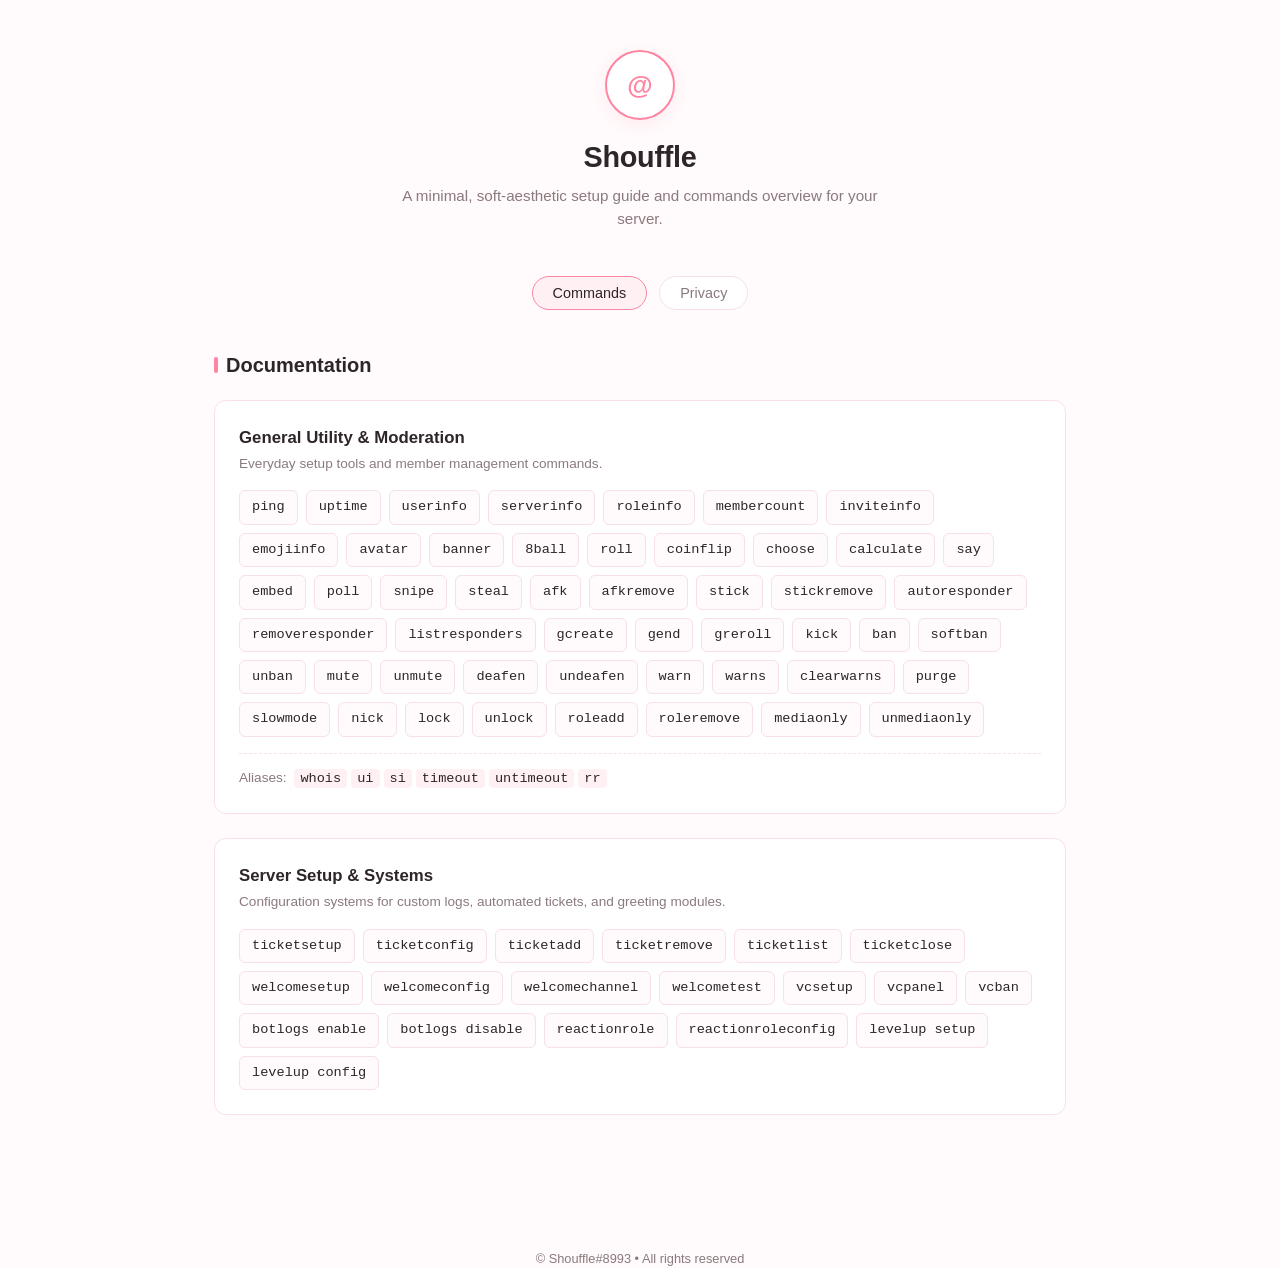
==== commit 6f4aa0e4: "Update index.html" ====
--- a/Website/index.html
+++ b/Website/index.html
@@ -3,438 +3,372 @@
 <head>
     <meta charset="UTF-8">
     <meta name="viewport" content="width=device-width, initial-scale=1.0">
-    <title>Mochi Bot ✨</title>
-    <link rel="preconnect" href="https://fonts.googleapis.com">
-    <link rel="preconnect" href="https://fonts.gstatic.com" crossorigin>
-    <link href="https://fonts.googleapis.com/css2?family=Fredoka:wght@300..700&family=Quicksand:wght@500;700&display=swap" rel="stylesheet">
+    <title>Shouffle Bot Dashboard</title>
     <style>
         :root {
-            --bg-color: #fbf5f3;
-            --panel-bg: #ffffff;
-            --text-main: #6d5c6e;
-            --text-muted: #9c8c9e;
-            --pastel-pink: #ffd6e0;
-            --pastel-blue: #c1f0f6;
-            --pastel-purple: #dec0f1;
-            --pastel-yellow: #fef6c9;
-            --accent-pink: #ffafcc;
-            --border-radius: 24px;
+            --bg-main: #fffafb;
+            --bg-card: #ffffff;
+            --bg-accent: #fff0f3;
+            --text-main: #2d2527;
+            --text-muted: #8a7a7d;
+            --accent-soft: #ff85a2;
+            --accent-glow: rgba(255, 133, 162, 0.12);
+            --border-color: #f7e1e5;
         }
 
         * {
             box-sizing: border-box;
             margin: 0;
             padding: 0;
+            font-family: -apple-system, BlinkMacSystemFont, "Segoe UI", Roboto, Helvetica, Arial, sans-serif;
+            -webkit-font-smoothing: antialiased;
         }
 
         body {
-            font-family: 'Quicksand', sans-serif;
-            background-color: var(--bg-color);
-            color: var(--text-main);
-            min-height: 100vh;
+            background-color: var(--bg-main);
+            color: var(--text-main);
+            line-height: 1.5;
+            padding: 0;
+        }
+
+        .container {
+            max-width: 900px;
+            margin: 0 auto;
+            padding: 50px 24px;
+        }
+
+        header {
+            margin-bottom: 45px;
+            text-align: center;
+        }
+
+        .bot-logo {
+            width: 70px;
+            height: 70px;
+            background: var(--bg-card);
+            border: 2px solid var(--accent-soft);
+            border-radius: 50%;
+            margin: 0 auto 16px;
             display: flex;
             align-items: center;
             justify-content: center;
-            padding: 40px 20px;
-            overflow-x: hidden;
-            position: relative;
-        }
-
-        body::before {
-            content: "☁️";
-            position: absolute;
-            top: 10%;
-            left: 5%;
-            font-size: 2rem;
-            opacity: 0.5;
-            animation: float 6s ease-in-out infinite alternate;
-        }
-
-        body::after {
-            content: "✨";
-            position: absolute;
-            bottom: 15%;
-            right: 8%;
+            font-size: 26px;
+            font-weight: 700;
+            color: var(--accent-soft);
+            box-shadow: 0 4px 15px var(--accent-glow);
+        }
+
+        h1 {
             font-size: 1.8rem;
-            opacity: 0.6;
-            animation: float 5s ease-in-out infinite alternate-reverse;
-        }
-
-        @keyframes float {
-            0% { transform: translateY(0); }
-            100% { transform: translateY(-15px); }
-        }
-
-        .container {
-            width: 100%;
-            max-width: 1050px;
-            background: var(--panel-bg);
-            border: 4px solid var(--pastel-pink);
-            border-radius: var(--border-radius);
-            box-shadow: 0 12px 0px var(--pastel-pink);
-            display: grid;
-            grid-template-columns: 1fr 1.2fr;
-            overflow: hidden;
-            position: relative;
-        }
-
-        .left-panel {
-            background-color: #fff9fb;
-            padding: 60px 45px;
+            font-weight: 700;
+            letter-spacing: -0.3px;
+            color: var(--text-main);
+            margin-bottom: 6px;
+        }
+
+        .subtitle {
+            color: var(--text-muted);
+            font-size: 0.95rem;
+            max-width: 500px;
+            margin: 0 auto;
+        }
+
+        /* Navigation Tabs */
+        .nav-tabs {
             display: flex;
-            flex-direction: column;
-            align-items: center;
             justify-content: center;
-            text-align: center;
-            border-right: 4px dashed var(--pastel-pink);
-            position: relative;
-        }
-
-        .bot-avatar-container {
-            position: relative;
-            margin-bottom: 25px;
-        }
-
-        .bot-avatar {
-            width: 160px;
-            height: 160px;
-            background: linear-gradient(135deg, var(--pastel-blue), var(--pastel-purple));
-            border-radius: 50%;
-            display: flex;
-            align-items: center;
-            justify-content: center;
-            position: relative;
-            box-shadow: inset 0 -8px 0 rgba(0,0,0,0.05);
-        }
-
-        .bot-face {
-            width: 90px;
-            height: 60px;
-            position: relative;
-        }
-
-        .eyes {
-            display: flex;
-            justify-content: space-between;
-            width: 100%;
-            position: absolute;
-            top: 15px;
-        }
-
-        .eye {
-            width: 14px;
-            height: 14px;
-            background-color: var(--text-main);
-            border-radius: 50%;
-            position: relative;
-        }
-
-        .eye::after {
-            content: '';
-            position: absolute;
-            top: 2px;
-            left: 2px;
-            width: 4px;
-            height: 4px;
-            background: #fff;
-            border-radius: 50%;
-        }
-
-        .blush {
-            width: 16px;
-            height: 8px;
-            background-color: var(--accent-pink);
-            border-radius: 50%;
-            position: absolute;
-            top: 32px;
-            opacity: 0.7;
-        }
-
-        .blush.left { left: -6px; }
-        .blush.right { right: -6px; }
-
-        .mouth {
-            width: 14px;
-            height: 8px;
-            border: 3px solid var(--text-main);
-            border-top: none;
-            border-radius: 0 0 10px 10px;
-            position: absolute;
-            bottom: 10px;
-            left: 50%;
-            transform: translateX(-50%);
-        }
-
-        .bot-status {
-            position: absolute;
-            bottom: 5px;
-            right: 10px;
-            background: #fff;
-            padding: 6px 12px;
+            gap: 12px;
+            margin-bottom: 40px;
+        }
+
+        .tab-btn {
+            background: var(--bg-card);
+            border: 1px solid var(--border-color);
+            color: var(--text-muted);
+            padding: 8px 20px;
             border-radius: 20px;
-            font-size: 0.75rem;
-            font-weight: 700;
-            border: 2px solid var(--pastel-purple);
-            display: flex;
-            align-items: center;
-            gap: 5px;
-        }
-
-        .status-dot {
-            width: 8px;
-            height: 8px;
-            background-color: #a3f7bf;
-            border-radius: 50%;
-            display: inline-block;
-            box-shadow: 0 0 6px #a3f7bf;
-        }
-
-        .bot-title {
-            font-family: 'Fredoka', sans-serif;
-            font-size: 2.5rem;
-            color: var(--text-main);
-            margin-bottom: 10px;
-        }
-
-        .bot-tagline {
-            font-size: 1rem;
-            color: var(--text-muted);
-            margin-bottom: 35px;
-            max-width: 240px;
-            line-height: 1.4;
-        }
-
-        .button-group {
-            display: flex;
-            flex-direction: column;
-            gap: 15px;
-            width: 100%;
-            max-width: 220px;
-        }
-
-        .btn {
-            font-family: 'Quicksand', sans-serif;
-            font-weight: 700;
-            font-size: 1rem;
-            padding: 14px 24px;
-            border-radius: 16px;
-            text-decoration: none;
-            display: flex;
-            align-items: center;
-            justify-content: center;
-            gap: 10px;
-            transition: transform 0.2s, box-shadow 0.2s;
             cursor: pointer;
-        }
-
-        .btn-invite {
-            background-color: var(--pastel-pink);
-            color: var(--text-main);
-            border: 3px solid var(--text-main);
-            box-shadow: 0 5px 0 var(--text-main);
-        }
-
-        .btn-invite:hover {
-            transform: translateY(-2px);
-            box-shadow: 0 7px 0 var(--text-main);
-        }
-
-        .btn-invite:active {
-            transform: translateY(3px);
-            box-shadow: 0 2px 0 var(--text-main);
-        }
-
-        .btn-tutorial {
-            background-color: transparent;
-            color: var(--text-main);
-            border: 3px dashed var(--pastel-purple);
-        }
-
-        .btn-tutorial:hover {
-            background-color: #fbf7ff;
-            border-style: solid;
-        }
-
-        .right-panel {
-            padding: 60px 50px;
-            display: flex;
-            flex-direction: column;
-            justify-content: center;
+            font-size: 0.9rem;
+            font-weight: 500;
+            transition: all 0.2s ease;
+        }
+
+        .tab-btn:hover, .tab-btn.active {
+            color: var(--text-main);
+            border-color: var(--accent-soft);
+            background: var(--bg-accent);
+        }
+
+        /* Content Sections */
+        .content-section {
+            display: none;
+            animation: fadeIn 0.3s ease forwards;
+        }
+
+        .content-section.active {
+            display: block;
+        }
+
+        @keyframes fadeIn {
+            from { opacity: 0; transform: translateY(4px); }
+            to { opacity: 1; transform: translateY(0); }
         }
 
         .section-title {
-            font-family: 'Fredoka', sans-serif;
-            font-size: 1.4rem;
-            color: var(--text-main);
+            font-size: 1.25rem;
+            font-weight: 600;
             margin-bottom: 20px;
+            color: var(--text-main);
             display: flex;
             align-items: center;
             gap: 8px;
         }
 
-        .letter-card {
-            background-color: var(--pastel-yellow);
-            border: 3px solid var(--text-main);
-            border-radius: var(--border-radius);
+        .section-title::before {
+            content: "";
+            width: 4px;
+            height: 16px;
+            background: var(--accent-soft);
+            border-radius: 2px;
+            display: inline-block;
+        }
+
+        /* Group Architecture */
+        .command-group {
+            background: var(--bg-card);
+            border: 1px solid var(--border-color);
+            border-radius: 12px;
+            padding: 24px;
+            margin-bottom: 24px;
+        }
+
+        .command-group-title {
+            font-size: 1.05rem;
+            font-weight: 600;
+            color: var(--text-main);
+            margin-bottom: 4px;
+        }
+
+        .command-group-desc {
+            font-size: 0.85rem;
+            color: var(--text-muted);
+            margin-bottom: 16px;
+        }
+
+        .command-grid {
+            display: flex;
+            flex-wrap: wrap;
+            gap: 8px;
+        }
+
+        .command-badge {
+            background: var(--bg-main);
+            border: 1px solid var(--border-color);
+            padding: 6px 12px;
+            border-radius: 6px;
+            font-size: 0.85rem;
+            color: var(--text-main);
+            font-family: monospace;
+        }
+
+        /* Alias Box */
+        .alias-box {
+            margin-top: 16px;
+            padding-top: 14px;
+            border-top: 1px dashed var(--border-color);
+            font-size: 0.85rem;
+            color: var(--text-muted);
+        }
+
+        .alias-box span {
+            font-family: monospace;
+            color: var(--text-main);
+            background: var(--bg-accent);
+            padding: 2px 6px;
+            border-radius: 4px;
+            margin-left: 4px;
+        }
+
+        /* Privacy Layout */
+        .privacy-card {
+            background: var(--bg-card);
+            border: 1px solid var(--border-color);
+            border-radius: 12px;
             padding: 30px;
-            position: relative;
-            box-shadow: 5px 5px 0px rgba(0,0,0,0.02);
-            margin-bottom: 40px;
-        }
-
-        .letter-card::before {
-            content: "💌";
-            position: absolute;
-            top: -18px;
-            right: 25px;
-            font-size: 1.5rem;
-        }
-
-        .letter-text {
-            font-size: 0.95rem;
-            line-height: 1.6;
-            color: var(--text-main);
-            font-style: italic;
-        }
-
-        .letter-signature {
-            margin-top: 15px;
-            text-align: right;
-            font-family: 'Fredoka', sans-serif;
-            font-size: 0.9rem;
-            color: var(--text-main);
-        }
-
-        .features-grid {
-            display: grid;
-            grid-template-columns: 1fr 1fr;
-            gap: 15px;
-        }
-
-        .feature-item {
-            background: #fff;
-            border: 2px solid #f0e6ef;
-            padding: 16px;
-            border-radius: 16px;
-            display: flex;
-            align-items: center;
-            gap: 12px;
-        }
-
-        .feature-icon {
-            width: 40px;
-            height: 40px;
-            border-radius: 12px;
-            display: flex;
-            align-items: center;
-            justify-content: center;
-            font-size: 1.2rem;
-            flex-shrink: 0;
-        }
-
-        .f1 { background-color: #e8fccf; }
-        .f2 { background-color: #ffdfd3; }
-        .f3 { background-color: #dcf7fa; }
-        .f4 { background-color: #f3e7ff; }
-
-        .feature-info h4 {
-            font-family: 'Fredoka', sans-serif;
-            font-size: 0.95rem;
-            margin-bottom: 2px;
-        }
-
-        .feature-info p {
+        }
+
+        .privacy-block {
+            margin-bottom: 20px;
+        }
+
+        .privacy-block:last-child {
+            margin-bottom: 0;
+        }
+
+        .privacy-block h3 {
+            font-size: 1rem;
+            font-weight: 600;
+            color: var(--text-main);
+            margin-bottom: 6px;
+        }
+
+        .privacy-block p {
+            color: var(--text-muted);
+            font-size: 0.88rem;
+            text-align: justify;
+        }
+
+        footer {
+            margin-top: 60px;
+            text-align: center;
             font-size: 0.8rem;
             color: var(--text-muted);
         }
 
-        @media (max-width: 850px) {
-            .container {
-                grid-template-columns: 1fr;
-            }
-            .left-panel {
-                border-right: none;
-                border-bottom: 4px dashed var(--pastel-pink);
-                padding: 45px 30px;
-            }
-            .right-panel {
-                padding: 45px 30px;
-            }
+        @media (max-width: 600px) {
+            .container { padding: 30px 16px; }
+            .privacy-card { padding: 20px; }
         }
     </style>
 </head>
 <body>
 
     <div class="container">
-        <div class="left-panel">
-            <div class="bot-avatar-container">
-                <div class="bot-avatar">
-                    <div class="bot-face">
-                        <div class="eyes">
-                            <div class="eye"></div>
-                            <div class="eye"></div>
-                        </div>
-                        <div class="blush left"></div>
-                        <div class="blush right"></div>
-                        <div class="mouth"></div>
-                    </div>
-                </div>
-                <div class="bot-status">
-                    <span class="status-dot"></span> active
+        <header>
+            <div class="bot-logo">@</div>
+            <h1>Shouffle</h1>
+            <p class="subtitle">A minimal, soft-aesthetic setup guide and commands overview for your server.</p>
+        </header>
+
+        <div class="nav-tabs">
+            <button class="tab-btn active" onclick="switchTab('commands')">Commands</button>
+            <button class="tab-btn" onclick="switchTab('privacy')">Privacy</button>
+        </div>
+
+        <!-- COMMANDS -->
+        <main id="commands" class="content-section active">
+            <h2 class="section-title">Documentation</h2>
+
+            <div class="command-group">
+                <div class="command-group-title">General Utility & Moderation</div>
+                <p class="command-group-desc">Everyday setup tools and member management commands.</p>
+                <div class="command-grid">
+                    <div class="command-badge">ping</div>
+                    <div class="command-badge">uptime</div>
+                    <div class="command-badge">userinfo</div>
+                    <div class="command-badge">serverinfo</div>
+                    <div class="command-badge">roleinfo</div>
+                    <div class="command-badge">membercount</div>
+                    <div class="command-badge">inviteinfo</div>
+                    <div class="command-badge">emojiinfo</div>
+                    <div class="command-badge">avatar</div>
+                    <div class="command-badge">banner</div>
+                    <div class="command-badge">8ball</div>
+                    <div class="command-badge">roll</div>
+                    <div class="command-badge">coinflip</div>
+                    <div class="command-badge">choose</div>
+                    <div class="command-badge">calculate</div>
+                    <div class="command-badge">say</div>
+                    <div class="command-badge">embed</div>
+                    <div class="command-badge">poll</div>
+                    <div class="command-badge">snipe</div>
+                    <div class="command-badge">steal</div>
+                    <div class="command-badge">afk</div>
+                    <div class="command-badge">afkremove</div>
+                    <div class="command-badge">stick</div>
+                    <div class="command-badge">stickremove</div>
+                    <div class="command-badge">autoresponder</div>
+                    <div class="command-badge">removeresponder</div>
+                    <div class="command-badge">listresponders</div>
+                    <div class="command-badge">gcreate</div>
+                    <div class="command-badge">gend</div>
+                    <div class="command-badge">greroll</div>
+                    <div class="command-badge">kick</div>
+                    <div class="command-badge">ban</div>
+                    <div class="command-badge">softban</div>
+                    <div class="command-badge">unban</div>
+                    <div class="command-badge">mute</div>
+                    <div class="command-badge">unmute</div>
+                    <div class="command-badge">deafen</div>
+                    <div class="command-badge">undeafen</div>
+                    <div class="command-badge">warn</div>
+                    <div class="command-badge">warns</div>
+                    <div class="command-badge">clearwarns</div>
+                    <div class="command-badge">purge</div>
+                    <div class="command-badge">slowmode</div>
+                    <div class="command-badge">nick</div>
+                    <div class="command-badge">lock</div>
+                    <div class="command-badge">unlock</div>
+                    <div class="command-badge">roleadd</div>
+                    <div class="command-badge">roleremove</div>
+                    <div class="command-badge">mediaonly</div>
+                    <div class="command-badge">unmediaonly</div>
+                </div>
+
+                <div class="alias-box">
+                    Aliases: <span>whois</span><span>ui</span><span>si</span><span>timeout</span><span>untimeout</span><span>rr</span>
                 </div>
             </div>
 
-            <h1 class="bot-title">Mochi Bot</h1>
-            <p class="bot-tagline">A cozy, cute companion designed to bring joy and neat features to your virtual space.</p>
-
-            <div class="button-group">
-                <a href="#" class="btn btn-invite">Invite Mochi 🐾</a>
-                <a href="#" class="btn btn-tutorial" target="_blank">Tutorials (Drive) 📂</a>
+            <div class="command-group">
+                <div class="command-group-title">Server Setup & Systems</div>
+                <p class="command-group-desc">Configuration systems for custom logs, automated tickets, and greeting modules.</p>
+                <div class="command-grid">
+                    <div class="command-badge">ticketsetup</div>
+                    <div class="command-badge">ticketconfig</div>
+                    <div class="command-badge">ticketadd</div>
+                    <div class="command-badge">ticketremove</div>
+                    <div class="command-badge">ticketlist</div>
+                    <div class="command-badge">ticketclose</div>
+                    <div class="command-badge">welcomesetup</div>
+                    <div class="command-badge">welcomeconfig</div>
+                    <div class="command-badge">welcomechannel</div>
+                    <div class="command-badge">welcometest</div>
+                    <div class="command-badge">vcsetup</div>
+                    <div class="command-badge">vcpanel</div>
+                    <div class="command-badge">vcban</div>
+                    <div class="command-badge">botlogs enable</div>
+                    <div class="command-badge">botlogs disable</div>
+                    <div class="command-badge">reactionrole</div>
+                    <div class="command-badge">reactionroleconfig</div>
+                    <div class="command-badge">levelup setup</div>
+                   <div class="command-badge">levelup config</div>
+                </div>
+                </div>
             </div>
-        </div>
-
-        <div class="right-panel">
-            <h2 class="section-title"><span>💝</span> From My Heart</h2>
-            <div class="letter-card">
-                <p class="letter-text">
-                    "Thank you so much for dropping by! I built Mochi to be a helpful, gentle presence in your server—something simple, clean, and reliable. Seeing people use what I create honestly makes my day. I hope Mochi brings a tiny spark of comfort and ease to your community every single day."
-                </p>
-                <div class="letter-signature">— Crafted with love by Me</div>
+        </main>
+
+        <!-- PRIVACY -->
+        <section id="privacy" class="content-section">
+            <h2 class="section-title">Privacy Policy</h2>
+            <div class="privacy-card">
+                <div class="privacy-block">
+                    <h3>Data Management</h3>
+                    <p>Shouffle processes core Discord metadata (IDs for users, roles, and guilds) to preserve custom module rules such as logging configurations, custom responses, and welcome channels. No external tracking logs or data records are created.</p>
+                </div>
+                <div class="privacy-block">
+                    <h3>Temporary Context</h3>
+                    <p>Dynamic event actions (such as tracking a recently deleted message block for the short-term use of <code>snipe</code>) run purely inside standard temporary caches and are discarded automatically.</p>
+                </div>
+                <div class="privacy-block">
+                    <h3>User Agency</h3>
+                    <p>Server managers hold absolute command. Deactivating active frameworks or utilizing commands like <code>botlogs disable</code> deletes related configurations immediately.</p>
+                </div>
             </div>
-
-            <h2 class="section-title"><span>🌟</span> Special Abilities</h2>
-            <div class="features-grid">
-                <div class="feature-item">
-                    <div class="feature-icon f1">🌸</div>
-                    <div class="feature-info">
-                        <h4>Pure Aesthetic</h4>
-                        <p>Beautiful, minimalist design output.</p>
-                    </div>
-                </div>
-                <div class="feature-item">
-                    <div class="feature-icon f2">🎵</div>
-                    <div class="feature-info">
-                        <h4>Lo-Fi Tunes</h4>
-                        <p>Calm, cozy soundtracks 24/7.</p>
-                    </div>
-                </div>
-                <div class="feature-item">
-                    <div class="feature-icon f3">🛡️</div>
-                    <div class="feature-info">
-                        <h4>Soft Mod</h4>
-                        <p>Keeps your space clean and safe.</p>
-                    </div>
-                </div>
-                <div class="feature-item">
-                    <div class="feature-icon f4">🎈</div>
-                    <div class="feature-info">
-                        <h4>Mini Games</h4>
-                        <p>Cute, lighthearted daily activities.</p>
-                    </div>
-                </div>
-            </div>
-        </div>
+        </section>
+
+        <footer>
+            <p>&copy; Shouffle#8993 • All rights reserved</p>
+        </footer>
     </div>
 
+    <script>
+        function switchTab(tabId) {
+            document.querySelectorAll('.content-section').forEach(s => s.classList.remove('active'));
+            document.querySelectorAll('.tab-btn').forEach(b => b.classList.remove('active'));
+            document.getElementById(tabId).classList.add('active');
+            event.currentTarget.classList.add('active');
+        }
+    </script>
 </body>
 </html>
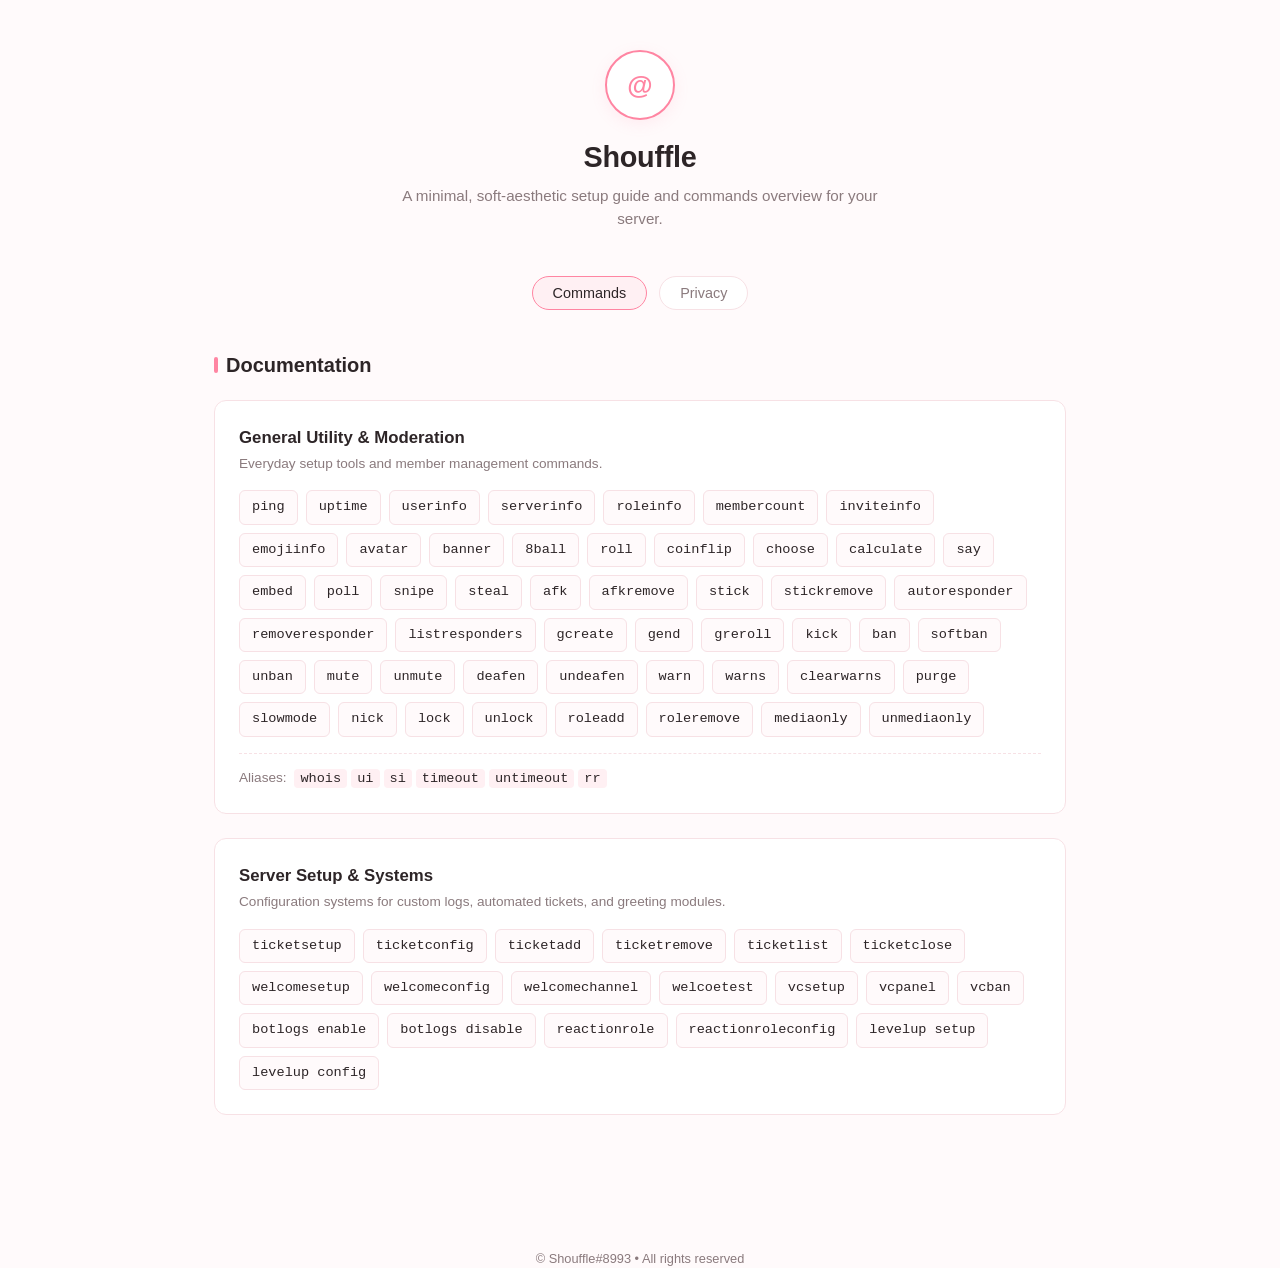
==== commit 431a3b66: "Update index.html" ====
--- a/Website/index.html
+++ b/Website/index.html
@@ -323,7 +323,7 @@
                     <div class="command-badge">welcomesetup</div>
                     <div class="command-badge">welcomeconfig</div>
                     <div class="command-badge">welcomechannel</div>
-                    <div class="command-badge">welcometest</div>
+                    <div class="command-badge">welcoetest</div>
                     <div class="command-badge">vcsetup</div>
                     <div class="command-badge">vcpanel</div>
                     <div class="command-badge">vcban</div>
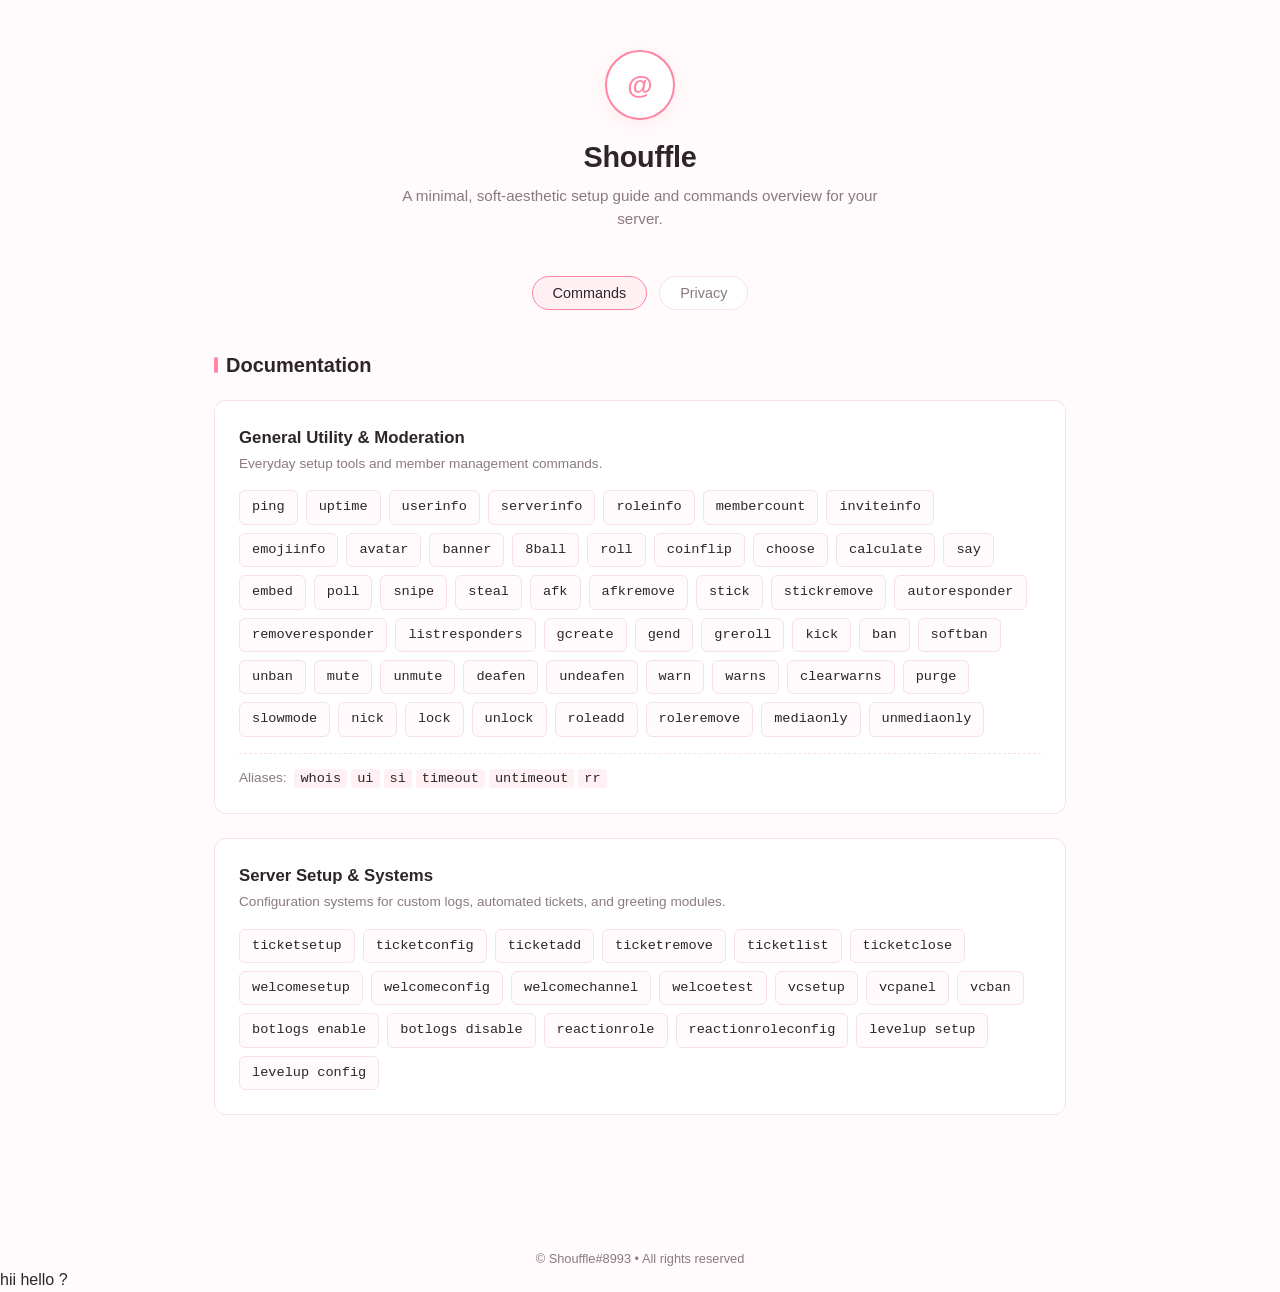
==== commit dd311421: "Update index.html" ====
--- a/Website/index.html
+++ b/Website/index.html
@@ -361,7 +361,7 @@
             <p>&copy; Shouffle#8993 • All rights reserved</p>
         </footer>
     </div>
-
+hii hello ?
     <script>
         function switchTab(tabId) {
             document.querySelectorAll('.content-section').forEach(s => s.classList.remove('active'));
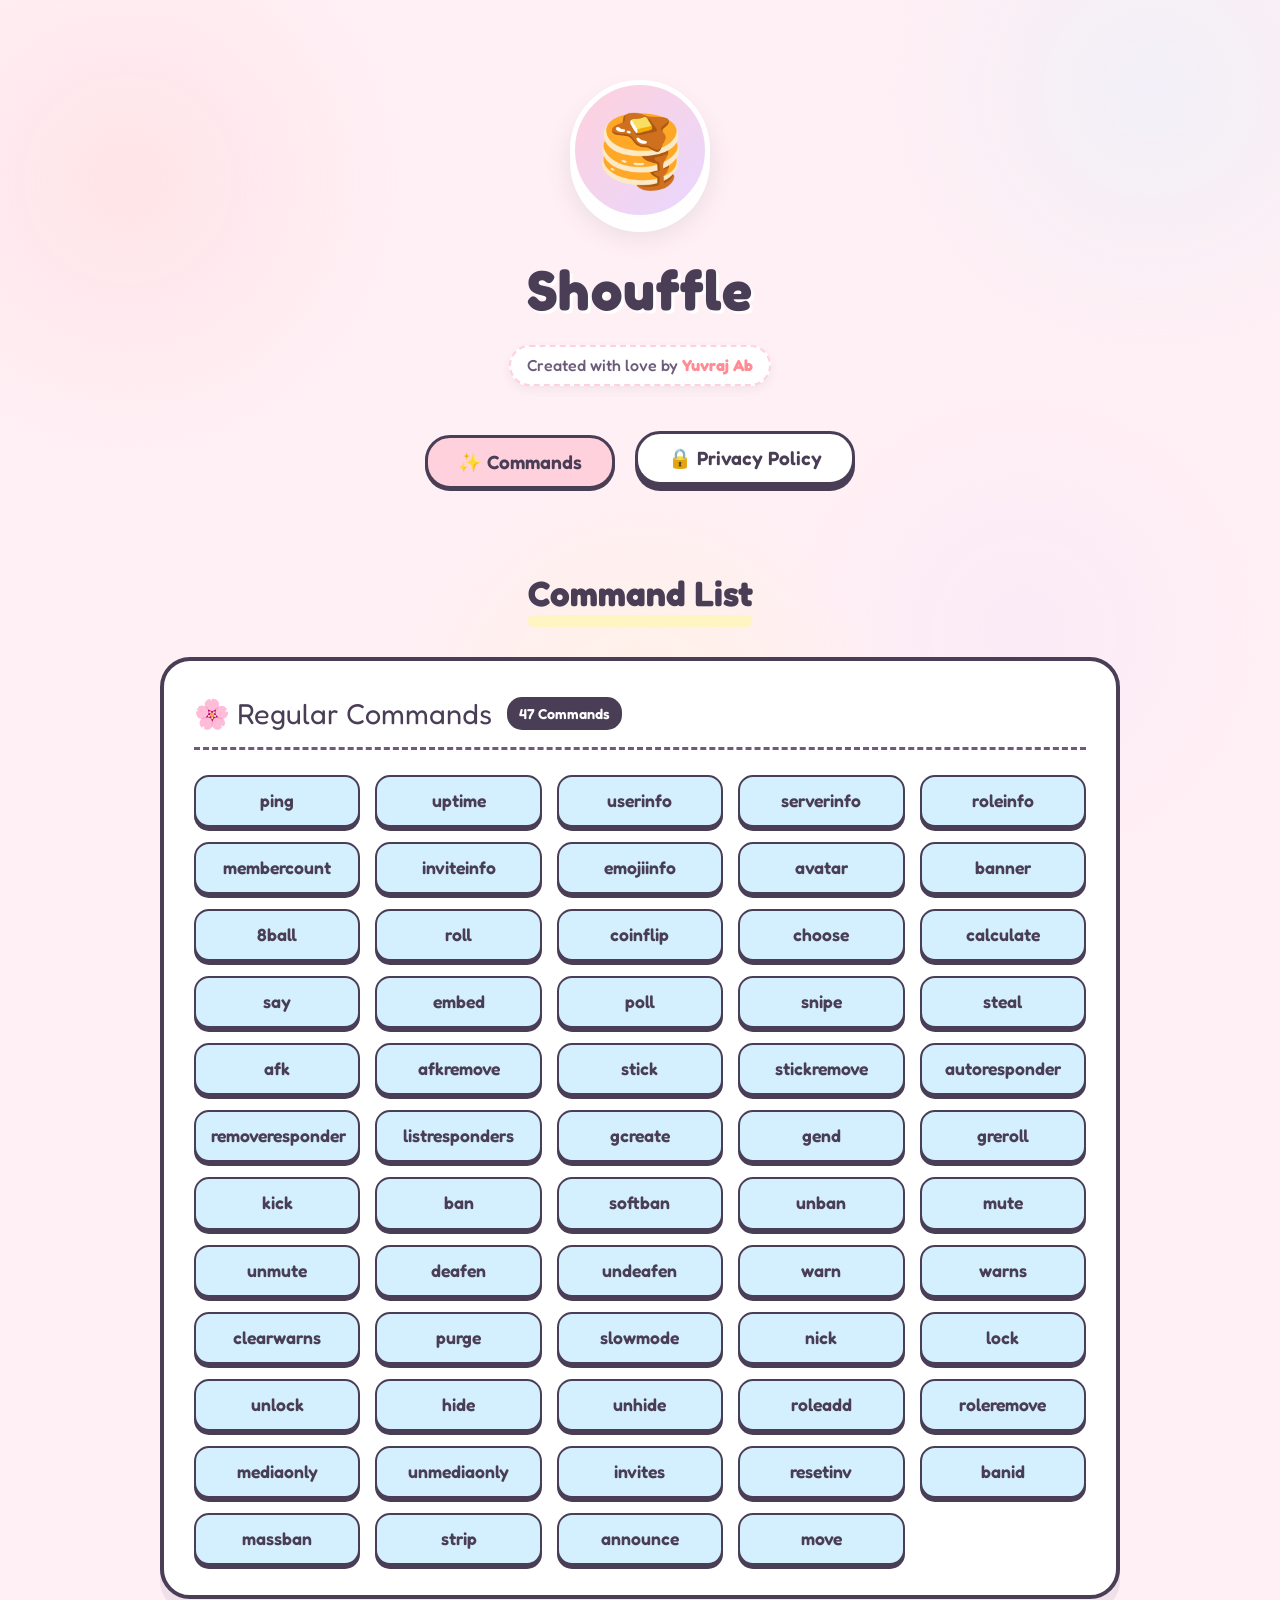
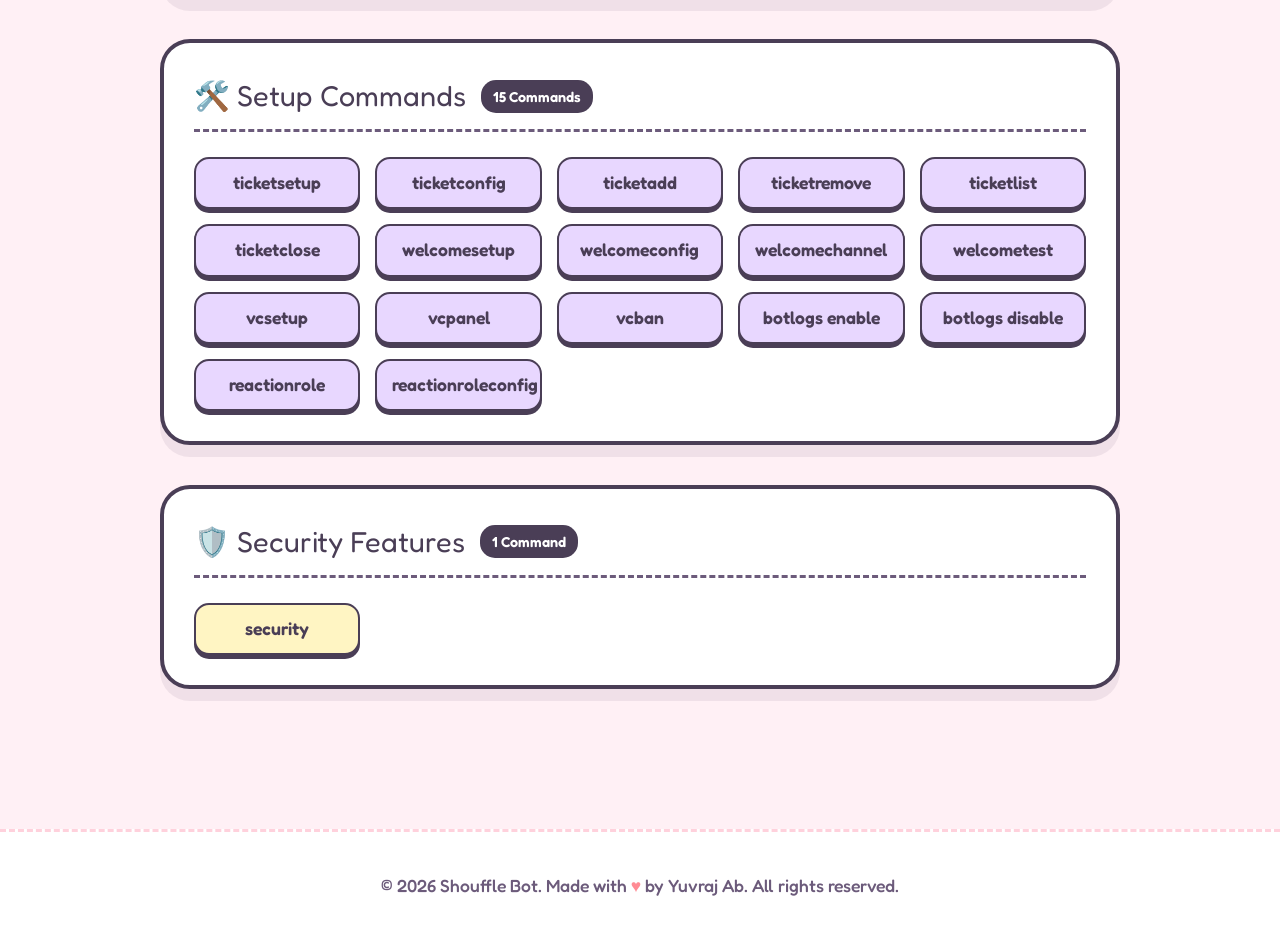
==== commit c0cd338d: "Update index.html" ====
--- a/Website/index.html
+++ b/Website/index.html
@@ -3,371 +3,489 @@
 <head>
     <meta charset="UTF-8">
     <meta name="viewport" content="width=device-width, initial-scale=1.0">
-    <title>Shouffle Bot Dashboard</title>
+    <title>Shouffle Bot ✨</title>
+    <link rel="preconnect" href="https://fonts.googleapis.com">
+    <link rel="preconnect" href="https://fonts.gstatic.com" crossorigin>
+    <link href="https://fonts.googleapis.com/css2?family=Fredoka:wght@300..700&display=swap" rel="stylesheet">
     <style>
         :root {
-            --bg-main: #fffafb;
-            --bg-card: #ffffff;
-            --bg-accent: #fff0f3;
-            --text-main: #2d2527;
-            --text-muted: #8a7a7d;
-            --accent-soft: #ff85a2;
-            --accent-glow: rgba(255, 133, 162, 0.12);
-            --border-color: #f7e1e5;
+            --bg-pastel: #FFF0F5;
+            --card-pink: #FFD1DC;
+            --card-blue: #D4F0FF;
+            --card-purple: #E8D7FF;
+            --card-yellow: #FFF5C3;
+            --card-green: #D5F9DE;
+            --text-main: #6C5B7B;
+            --text-dark: #4A3E56;
+            --white: #FFFFFF;
+            --accent-soft: #FFB7B2;
         }
 
         * {
             box-sizing: border-box;
             margin: 0;
             padding: 0;
-            font-family: -apple-system, BlinkMacSystemFont, "Segoe UI", Roboto, Helvetica, Arial, sans-serif;
-            -webkit-font-smoothing: antialiased;
+            font-family: 'Fredoka', sans-serif;
         }
 
         body {
-            background-color: var(--bg-main);
+            background-color: var(--bg-pastel);
             color: var(--text-main);
-            line-height: 1.5;
-            padding: 0;
-        }
-
-        .container {
-            max-width: 900px;
-            margin: 0 auto;
-            padding: 50px 24px;
+            overflow-x: hidden;
+            line-height: 1.6;
+        }
+
+        .sparkle-bg {
+            position: fixed;
+            top: 0;
+            left: 0;
+            width: 100%;
+            height: 100%;
+            pointer-events: none;
+            z-index: -1;
+            background-image: 
+                radial-gradient(circle at 10% 20%, rgba(255, 183, 178, 0.2) 0%, transparent 20%),
+                radial-gradient(circle at 90% 10%, rgba(212, 240, 255, 0.3) 0%, transparent 20%),
+                radial-gradient(circle at 50% 80%, rgba(255, 245, 195, 0.3) 0%, transparent 25%),
+                radial-gradient(circle at 80% 70%, rgba(232, 215, 255, 0.2) 0%, transparent 20%);
         }
 
         header {
-            margin-bottom: 45px;
+            display: flex;
+            flex-direction: column;
+            align-items: center;
+            justify-content: center;
             text-align: center;
-        }
-
-        .bot-logo {
-            width: 70px;
-            height: 70px;
-            background: var(--bg-card);
-            border: 2px solid var(--accent-soft);
+            padding: 80px 20px 40px 20px;
+            position: relative;
+        }
+
+        .bot-avatar {
+            width: 140px;
+            height: 140px;
+            background: linear-gradient(135deg, var(--card-pink), var(--card-purple));
             border-radius: 50%;
-            margin: 0 auto 16px;
+            box-shadow: 0 12px 0 var(--white), 0 16px 25px rgba(108, 91, 123, 0.15);
             display: flex;
             align-items: center;
             justify-content: center;
-            font-size: 26px;
+            font-size: 70px;
+            margin-bottom: 25px;
+            animation: float 4s ease-in-out infinite;
+            border: 5px solid var(--white);
+        }
+
+        @keyframes float {
+            0% { transform: translateY(0px) rotate(0deg); }
+            50% { transform: translateY(-12px) rotate(3deg); }
+            100% { transform: translateY(0px) rotate(0deg); }
+        }
+
+        h1 {
+            font-size: 3.5rem;
+            color: var(--text-dark);
+            margin-bottom: 10px;
+            text-shadow: 3px 3px 0px var(--white);
+            letter-spacing: 1px;
+        }
+
+        .developer-tag {
+            background-color: var(--white);
+            padding: 6px 16px;
+            border-radius: 30px;
+            font-size: 1rem;
+            font-weight: 500;
+            box-shadow: 0 4px 8px rgba(108, 91, 123, 0.08);
+            border: 2px dashed var(--card-pink);
+            display: inline-block;
+            margin-bottom: 25px;
+        }
+
+        .developer-tag span {
+            color: #FF8B94;
             font-weight: 700;
-            color: var(--accent-soft);
-            box-shadow: 0 4px 15px var(--accent-glow);
-        }
-
-        h1 {
-            font-size: 1.8rem;
-            font-weight: 700;
-            letter-spacing: -0.3px;
-            color: var(--text-main);
-            margin-bottom: 6px;
-        }
-
-        .subtitle {
-            color: var(--text-muted);
-            font-size: 0.95rem;
-            max-width: 500px;
+        }
+
+        .nav-container {
+            display: flex;
+            gap: 20px;
+            margin-top: 20px;
+            justify-content: center;
+            flex-wrap: wrap;
+        }
+
+        .nav-btn {
+            background-color: var(--white);
+            color: var(--text-dark);
+            border: 3px solid var(--text-dark);
+            padding: 12px 30px;
+            border-radius: 25px;
+            font-size: 1.2rem;
+            font-weight: 600;
+            cursor: pointer;
+            transition: all 0.2s ease;
+            box-shadow: 0 6px 0 var(--text-dark);
+            text-decoration: none;
+            display: inline-block;
+        }
+
+        .nav-btn:hover {
+            transform: translateY(3px);
+            box-shadow: 0 3px 0 var(--text-dark);
+        }
+
+        .nav-btn.active {
+            background-color: var(--card-pink);
+            transform: translateY(4px);
+            box-shadow: 0 2px 0 var(--text-dark);
+        }
+
+        .main-container {
+            max-width: 1000px;
             margin: 0 auto;
-        }
-
-        /* Navigation Tabs */
-        .nav-tabs {
-            display: flex;
-            justify-content: center;
-            gap: 12px;
-            margin-bottom: 40px;
-        }
-
-        .tab-btn {
-            background: var(--bg-card);
-            border: 1px solid var(--border-color);
-            color: var(--text-muted);
-            padding: 8px 20px;
-            border-radius: 20px;
-            cursor: pointer;
-            font-size: 0.9rem;
-            font-weight: 500;
-            transition: all 0.2s ease;
-        }
-
-        .tab-btn:hover, .tab-btn.active {
-            color: var(--text-main);
-            border-color: var(--accent-soft);
-            background: var(--bg-accent);
-        }
-
-        /* Content Sections */
+            padding: 40px 20px 100px 20px;
+        }
+
         .content-section {
             display: none;
-            animation: fadeIn 0.3s ease forwards;
-        }
-
-        .content-section.active {
+            animation: fadeIn 0.5s ease forwards;
+        }
+
+        .content-section.active-section {
             display: block;
         }
 
         @keyframes fadeIn {
-            from { opacity: 0; transform: translateY(4px); }
+            from { opacity: 0; transform: translateY(15px); }
             to { opacity: 1; transform: translateY(0); }
         }
 
         .section-title {
-            font-size: 1.25rem;
-            font-weight: 600;
-            margin-bottom: 20px;
-            color: var(--text-main);
+            text-align: center;
+            font-size: 2.2rem;
+            color: var(--text-dark);
+            margin-bottom: 35px;
+            position: relative;
+            display: inline-block;
+            left: 50%;
+            transform: translateX(-50%);
+        }
+
+        .section-title::after {
+            content: '';
+            position: absolute;
+            bottom: -5px;
+            left: 0;
+            width: 100%;
+            height: 12px;
+            background-color: var(--card-yellow);
+            z-index: -1;
+            border-radius: 10px;
+        }
+
+        .policy-card {
+            background-color: var(--white);
+            border: 4px solid var(--text-dark);
+            border-radius: 30px;
+            padding: 40px;
+            box-shadow: 0 12px 0 rgba(108, 91, 123, 0.1);
+        }
+
+        .policy-grid {
+            display: grid;
+            grid-template-columns: repeat(auto-fit, minmax(250px, 1fr));
+            gap: 25px;
+            margin-top: 20px;
+        }
+
+        .policy-item {
+            padding: 25px;
+            border-radius: 20px;
+            border: 3px solid var(--text-dark);
+            box-shadow: 0 6px 0 var(--text-dark);
+        }
+
+        .item-pink { background-color: var(--card-pink); }
+        .item-blue { background-color: var(--card-blue); }
+        .item-purple { background-color: var(--card-purple); }
+        .item-yellow { background-color: var(--card-yellow); }
+        .item-green { background-color: var(--card-green); }
+
+        .policy-item h3 {
+            font-size: 1.4rem;
+            margin-bottom: 12px;
+            color: var(--text-dark);
             display: flex;
             align-items: center;
-            gap: 8px;
-        }
-
-        .section-title::before {
-            content: "";
-            width: 4px;
-            height: 16px;
-            background: var(--accent-soft);
-            border-radius: 2px;
+            gap: 10px;
+        }
+
+        .policy-item p {
+            font-size: 1.05rem;
+            color: var(--text-dark);
+            font-weight: 500;
+        }
+
+        .category-container {
+            margin-bottom: 40px;
+            background-color: var(--white);
+            border: 4px solid var(--text-dark);
+            border-radius: 30px;
+            padding: 30px;
+            box-shadow: 0 12px 0 rgba(108, 91, 123, 0.1);
+        }
+
+        .category-header {
+            display: flex;
+            align-items: center;
+            gap: 15px;
+            font-size: 1.8rem;
+            color: var(--text-dark);
+            margin-bottom: 25px;
+            padding-bottom: 10px;
+            border-bottom: 3px dashed var(--text-main);
+        }
+
+        .category-badge {
+            font-size: 0.9rem;
+            padding: 5px 12px;
+            border-radius: 15px;
+            background-color: var(--text-dark);
+            color: var(--white);
+            font-weight: 600;
+        }
+
+        .command-grid {
+            display: grid;
+            grid-template-columns: repeat(auto-fill, minmax(160px, 1fr));
+            gap: 15px;
+        }
+
+        .command-tag {
+            background-color: var(--bg-pastel);
+            border: 2px solid var(--text-dark);
+            padding: 10px 15px;
+            border-radius: 15px;
+            text-align: center;
+            font-weight: 600;
+            font-size: 1.1rem;
+            color: var(--text-dark);
+            box-shadow: 0 4px 0 var(--text-dark);
+            transition: all 0.1s ease;
+            user-select: none;
+        }
+
+        .command-tag:hover {
+            transform: translateY(-2px);
+            box-shadow: 0 6px 0 var(--text-dark);
+            background-color: var(--white);
+        }
+
+        .category-blue .command-tag { background-color: var(--card-blue); }
+        .category-purple .command-tag { background-color: var(--card-purple); }
+        .category-yellow .command-tag { background-color: var(--card-yellow); }
+
+        footer {
+            text-align: center;
+            padding: 40px 20px;
+            font-size: 1.1rem;
+            font-weight: 500;
+            color: var(--text-main);
+            border-top: 3px dashed var(--card-pink);
+            background-color: var(--white);
+        }
+
+        .footer-heart {
+            color: #FF8B94;
             display: inline-block;
-        }
-
-        /* Group Architecture */
-        .command-group {
-            background: var(--bg-card);
-            border: 1px solid var(--border-color);
-            border-radius: 12px;
-            padding: 24px;
-            margin-bottom: 24px;
-        }
-
-        .command-group-title {
-            font-size: 1.05rem;
-            font-weight: 600;
-            color: var(--text-main);
-            margin-bottom: 4px;
-        }
-
-        .command-group-desc {
-            font-size: 0.85rem;
-            color: var(--text-muted);
-            margin-bottom: 16px;
-        }
-
-        .command-grid {
-            display: flex;
-            flex-wrap: wrap;
-            gap: 8px;
-        }
-
-        .command-badge {
-            background: var(--bg-main);
-            border: 1px solid var(--border-color);
-            padding: 6px 12px;
-            border-radius: 6px;
-            font-size: 0.85rem;
-            color: var(--text-main);
-            font-family: monospace;
-        }
-
-        /* Alias Box */
-        .alias-box {
-            margin-top: 16px;
-            padding-top: 14px;
-            border-top: 1px dashed var(--border-color);
-            font-size: 0.85rem;
-            color: var(--text-muted);
-        }
-
-        .alias-box span {
-            font-family: monospace;
-            color: var(--text-main);
-            background: var(--bg-accent);
-            padding: 2px 6px;
-            border-radius: 4px;
-            margin-left: 4px;
-        }
-
-        /* Privacy Layout */
-        .privacy-card {
-            background: var(--bg-card);
-            border: 1px solid var(--border-color);
-            border-radius: 12px;
-            padding: 30px;
-        }
-
-        .privacy-block {
-            margin-bottom: 20px;
-        }
-
-        .privacy-block:last-child {
-            margin-bottom: 0;
-        }
-
-        .privacy-block h3 {
-            font-size: 1rem;
-            font-weight: 600;
-            color: var(--text-main);
-            margin-bottom: 6px;
-        }
-
-        .privacy-block p {
-            color: var(--text-muted);
-            font-size: 0.88rem;
-            text-align: justify;
-        }
-
-        footer {
-            margin-top: 60px;
-            text-align: center;
-            font-size: 0.8rem;
-            color: var(--text-muted);
+            animation: heartbeat 1.5s infinite;
+        }
+
+        @keyframes heartbeat {
+            0% { transform: scale(1); }
+            20% { transform: scale(1.25); }
+            40% { transform: scale(1); }
+            60% { transform: scale(1.15); }
+            80% { transform: scale(1); }
+            100% { transform: scale(1); }
         }
 
         @media (max-width: 600px) {
-            .container { padding: 30px 16px; }
-            .privacy-card { padding: 20px; }
+            h1 { font-size: 2.5rem; }
+            .policy-card, .category-container { padding: 20px; }
+            .command-grid { grid-template-columns: repeat(auto-fill, minmax(120px, 1fr)); }
+            .command-tag { font-size: 0.95rem; padding: 8px 12px; }
         }
     </style>
 </head>
 <body>
 
-    <div class="container">
-        <header>
-            <div class="bot-logo">@</div>
-            <h1>Shouffle</h1>
-            <p class="subtitle">A minimal, soft-aesthetic setup guide and commands overview for your server.</p>
-        </header>
-
-        <div class="nav-tabs">
-            <button class="tab-btn active" onclick="switchTab('commands')">Commands</button>
-            <button class="tab-btn" onclick="switchTab('privacy')">Privacy</button>
+    <div class="sparkle-bg"></div>
+
+    <header>
+        <div class="bot-avatar">🥞</div>
+        <h1>Shouffle</h1>
+        <div class="developer-tag">Created with love by <span>Yuvraj Ab</span></div>
+        
+        <div class="nav-container">
+            <button class="nav-btn active" onclick="switchTab('commands', this)">✨ Commands</button>
+            <button class="nav-btn" onclick="switchTab('privacy', this)">🔒 Privacy Policy</button>
         </div>
-
-        <!-- COMMANDS -->
-        <main id="commands" class="content-section active">
-            <h2 class="section-title">Documentation</h2>
-
-            <div class="command-group">
-                <div class="command-group-title">General Utility & Moderation</div>
-                <p class="command-group-desc">Everyday setup tools and member management commands.</p>
+    </header>
+
+    <main class="main-container">
+
+        <section id="commands-section" class="content-section active-section">
+            <h2 class="section-title">Command List</h2>
+
+            <div class="category-container category-blue">
+                <div class="category-header">
+                    <span>🌸 Regular Commands</span>
+                    <span class="category-badge">47 Commands</span>
+                </div>
                 <div class="command-grid">
-                    <div class="command-badge">ping</div>
-                    <div class="command-badge">uptime</div>
-                    <div class="command-badge">userinfo</div>
-                    <div class="command-badge">serverinfo</div>
-                    <div class="command-badge">roleinfo</div>
-                    <div class="command-badge">membercount</div>
-                    <div class="command-badge">inviteinfo</div>
-                    <div class="command-badge">emojiinfo</div>
-                    <div class="command-badge">avatar</div>
-                    <div class="command-badge">banner</div>
-                    <div class="command-badge">8ball</div>
-                    <div class="command-badge">roll</div>
-                    <div class="command-badge">coinflip</div>
-                    <div class="command-badge">choose</div>
-                    <div class="command-badge">calculate</div>
-                    <div class="command-badge">say</div>
-                    <div class="command-badge">embed</div>
-                    <div class="command-badge">poll</div>
-                    <div class="command-badge">snipe</div>
-                    <div class="command-badge">steal</div>
-                    <div class="command-badge">afk</div>
-                    <div class="command-badge">afkremove</div>
-                    <div class="command-badge">stick</div>
-                    <div class="command-badge">stickremove</div>
-                    <div class="command-badge">autoresponder</div>
-                    <div class="command-badge">removeresponder</div>
-                    <div class="command-badge">listresponders</div>
-                    <div class="command-badge">gcreate</div>
-                    <div class="command-badge">gend</div>
-                    <div class="command-badge">greroll</div>
-                    <div class="command-badge">kick</div>
-                    <div class="command-badge">ban</div>
-                    <div class="command-badge">softban</div>
-                    <div class="command-badge">unban</div>
-                    <div class="command-badge">mute</div>
-                    <div class="command-badge">unmute</div>
-                    <div class="command-badge">deafen</div>
-                    <div class="command-badge">undeafen</div>
-                    <div class="command-badge">warn</div>
-                    <div class="command-badge">warns</div>
-                    <div class="command-badge">clearwarns</div>
-                    <div class="command-badge">purge</div>
-                    <div class="command-badge">slowmode</div>
-                    <div class="command-badge">nick</div>
-                    <div class="command-badge">lock</div>
-                    <div class="command-badge">unlock</div>
-                    <div class="command-badge">roleadd</div>
-                    <div class="command-badge">roleremove</div>
-                    <div class="command-badge">mediaonly</div>
-                    <div class="command-badge">unmediaonly</div>
-                </div>
-
-                <div class="alias-box">
-                    Aliases: <span>whois</span><span>ui</span><span>si</span><span>timeout</span><span>untimeout</span><span>rr</span>
+                    <div class="command-tag">ping</div>
+                    <div class="command-tag">uptime</div>
+                    <div class="command-tag">userinfo</div>
+                    <div class="command-tag">serverinfo</div>
+                    <div class="command-tag">roleinfo</div>
+                    <div class="command-tag">membercount</div>
+                    <div class="command-tag">inviteinfo</div>
+                    <div class="command-tag">emojiinfo</div>
+                    <div class="command-tag">avatar</div>
+                    <div class="command-tag">banner</div>
+                    <div class="command-tag">8ball</div>
+                    <div class="command-tag">roll</div>
+                    <div class="command-tag">coinflip</div>
+                    <div class="command-tag">choose</div>
+                    <div class="command-tag">calculate</div>
+                    <div class="command-tag">say</div>
+                    <div class="command-tag">embed</div>
+                    <div class="command-tag">poll</div>
+                    <div class="command-tag">snipe</div>
+                    <div class="command-tag">steal</div>
+                    <div class="command-tag">afk</div>
+                    <div class="command-tag">afkremove</div>
+                    <div class="command-tag">stick</div>
+                    <div class="command-tag">stickremove</div>
+                    <div class="command-tag">autoresponder</div>
+                    <div class="command-tag">removeresponder</div>
+                    <div class="command-tag">listresponders</div>
+                    <div class="command-tag">gcreate</div>
+                    <div class="command-tag">gend</div>
+                    <div class="command-tag">greroll</div>
+                    <div class="command-tag">kick</div>
+                    <div class="command-tag">ban</div>
+                    <div class="command-tag">softban</div>
+                    <div class="command-tag">unban</div>
+                    <div class="command-tag">mute</div>
+                    <div class="command-tag">unmute</div>
+                    <div class="command-tag">deafen</div>
+                    <div class="command-tag">undeafen</div>
+                    <div class="command-tag">warn</div>
+                    <div class="command-tag">warns</div>
+                    <div class="command-tag">clearwarns</div>
+                    <div class="command-tag">purge</div>
+                    <div class="command-tag">slowmode</div>
+                    <div class="command-tag">nick</div>
+                    <div class="command-tag">lock</div>
+                    <div class="command-tag">unlock</div>
+                    <div class="command-tag">hide</div>
+                    <div class="command-tag">unhide</div>
+                    <div class="command-tag">roleadd</div>
+                    <div class="command-tag">roleremove</div>
+                    <div class="command-tag">mediaonly</div>
+                    <div class="command-tag">unmediaonly</div>
+                    <div class="command-tag">invites</div>
+                    <div class="command-tag">resetinv</div>
+                    <div class="command-tag">banid</div>
+                    <div class="command-tag">massban</div>
+                    <div class="command-tag">strip</div>
+                    <div class="command-tag">announce</div>
+                    <div class="command-tag">move</div>
                 </div>
             </div>
 
-            <div class="command-group">
-                <div class="command-group-title">Server Setup & Systems</div>
-                <p class="command-group-desc">Configuration systems for custom logs, automated tickets, and greeting modules.</p>
+            <div class="category-container category-purple">
+                <div class="category-header">
+                    <span>🛠️ Setup Commands</span>
+                    <span class="category-badge">15 Commands</span>
+                </div>
                 <div class="command-grid">
-                    <div class="command-badge">ticketsetup</div>
-                    <div class="command-badge">ticketconfig</div>
-                    <div class="command-badge">ticketadd</div>
-                    <div class="command-badge">ticketremove</div>
-                    <div class="command-badge">ticketlist</div>
-                    <div class="command-badge">ticketclose</div>
-                    <div class="command-badge">welcomesetup</div>
-                    <div class="command-badge">welcomeconfig</div>
-                    <div class="command-badge">welcomechannel</div>
-                    <div class="command-badge">welcoetest</div>
-                    <div class="command-badge">vcsetup</div>
-                    <div class="command-badge">vcpanel</div>
-                    <div class="command-badge">vcban</div>
-                    <div class="command-badge">botlogs enable</div>
-                    <div class="command-badge">botlogs disable</div>
-                    <div class="command-badge">reactionrole</div>
-                    <div class="command-badge">reactionroleconfig</div>
-                    <div class="command-badge">levelup setup</div>
-                   <div class="command-badge">levelup config</div>
-                </div>
+                    <div class="command-tag">ticketsetup</div>
+                    <div class="command-tag">ticketconfig</div>
+                    <div class="command-tag">ticketadd</div>
+                    <div class="command-tag">ticketremove</div>
+                    <div class="command-tag">ticketlist</div>
+                    <div class="command-tag">ticketclose</div>
+                    <div class="command-tag">welcomesetup</div>
+                    <div class="command-tag">welcomeconfig</div>
+                    <div class="command-tag">welcomechannel</div>
+                    <div class="command-tag">welcometest</div>
+                    <div class="command-tag">vcsetup</div>
+                    <div class="command-tag">vcpanel</div>
+                    <div class="command-tag">vcban</div>
+                    <div class="command-tag">botlogs enable</div>
+                    <div class="command-tag">botlogs disable</div>
+                    <div class="command-tag">reactionrole</div>
+                    <div class="command-tag">reactionroleconfig</div>
                 </div>
             </div>
-        </main>
-
-        <!-- PRIVACY -->
-        <section id="privacy" class="content-section">
-            <h2 class="section-title">Privacy Policy</h2>
-            <div class="privacy-card">
-                <div class="privacy-block">
-                    <h3>Data Management</h3>
-                    <p>Shouffle processes core Discord metadata (IDs for users, roles, and guilds) to preserve custom module rules such as logging configurations, custom responses, and welcome channels. No external tracking logs or data records are created.</p>
-                </div>
-                <div class="privacy-block">
-                    <h3>Temporary Context</h3>
-                    <p>Dynamic event actions (such as tracking a recently deleted message block for the short-term use of <code>snipe</code>) run purely inside standard temporary caches and are discarded automatically.</p>
-                </div>
-                <div class="privacy-block">
-                    <h3>User Agency</h3>
-                    <p>Server managers hold absolute command. Deactivating active frameworks or utilizing commands like <code>botlogs disable</code> deletes related configurations immediately.</p>
+
+            <div class="category-container category-yellow">
+                <div class="category-header">
+                    <span>🛡️ Security Features</span>
+                    <span class="category-badge">1 Command</span>
+                </div>
+                <div class="command-grid">
+                    <div class="command-tag">security</div>
                 </div>
             </div>
         </section>
 
-        <footer>
-            <p>&copy; Shouffle#8993 • All rights reserved</p>
-        </footer>
-    </div>
-hii hello ?
+        <section id="privacy-section" class="content-section">
+            <h2 class="section-title">Privacy Policy</h2>
+            <div class="policy-card">
+                <div class="policy-grid">
+                    <div class="policy-item item-pink">
+                        <h3>💭 What We Collect</h3>
+                        <p>We only save basic details like server IDs, user IDs, and role names to make sure setups, tickets, and features work perfectly for you.</p>
+                    </div>
+                    <div class="policy-item item-blue">
+                        <h3>🧸 Why We Need It</h3>
+                        <p>To run active configurations, welcome announcements, custom automated responses, logging channels, and safety setups accurately.</p>
+                    </div>
+                    <div class="policy-item item-purple">
+                        <h3>🍰 Data Sharing</h3>
+                        <p>Your details are 100% private. We will never sell, distribute, or share any of your server settings or identity markers with outsiders.</p>
+                    </div>
+                    <div class="policy-item item-green">
+                        <h3>🧁 Data Removal</h3>
+                        <p>Want your data gone? Simple! Just remove Shouffle from your discord server, and all saved data wipes automatically.</p>
+                    </div>
+                </div>
+            </div>
+        </section>
+
+    </main>
+
+    <footer>
+        <p>© 2026 Shouffle Bot. Made with <span class="footer-heart">♥</span> by Yuvraj Ab. All rights reserved.</p>
+    </footer>
+
     <script>
-        function switchTab(tabId) {
-            document.querySelectorAll('.content-section').forEach(s => s.classList.remove('active'));
-            document.querySelectorAll('.tab-btn').forEach(b => b.classList.remove('active'));
-            document.getElementById(tabId).classList.add('active');
-            event.currentTarget.classList.add('active');
+        function switchTab(tabName, buttonElement) {
+            document.querySelectorAll('.content-section').forEach(section => {
+                section.classList.remove('active-section');
+            });
+            document.querySelectorAll('.nav-btn').forEach(btn => {
+                btn.classList.remove('active');
+            });
+            
+            document.getElementById(tabName + '-section').classList.add('active-section');
+            buttonElement.classList.add('active');
+            
+            window.scrollTo({ top: 300, behavior: 'smooth' });
         }
     </script>
 </body>
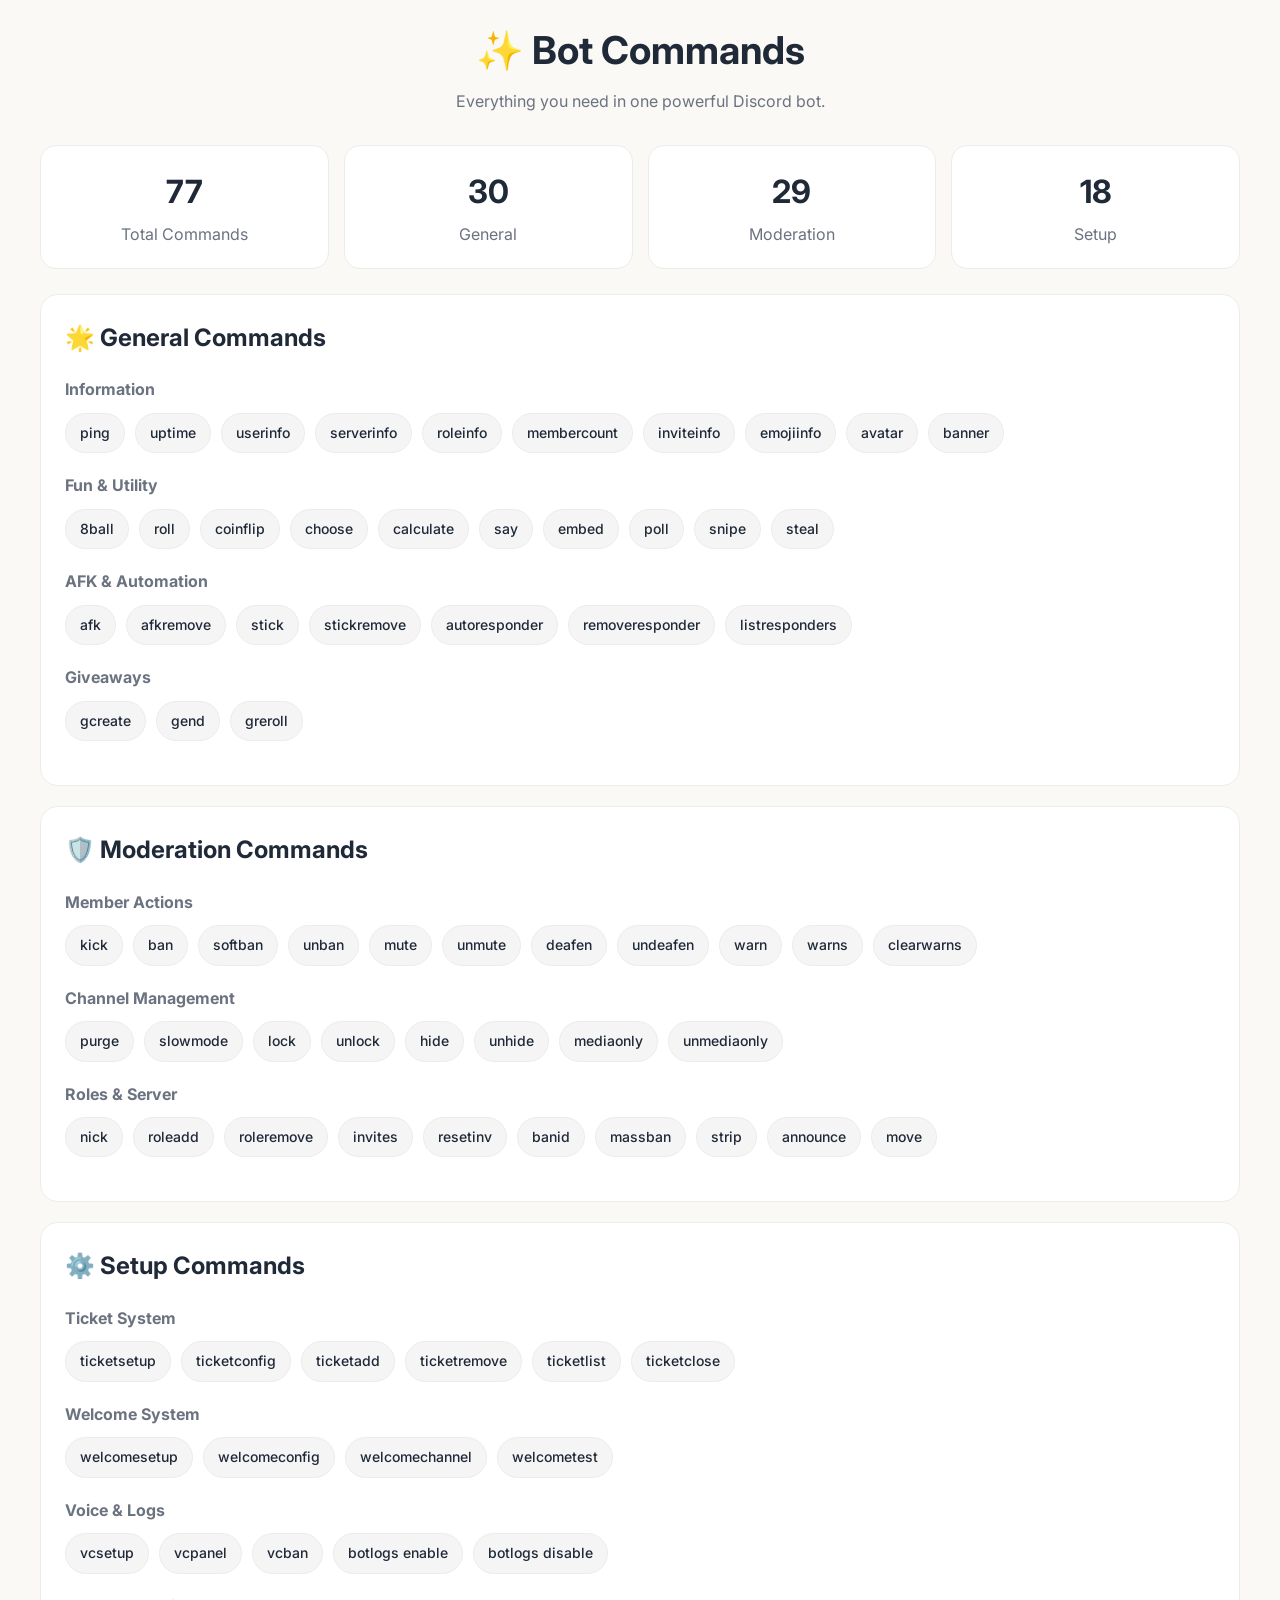
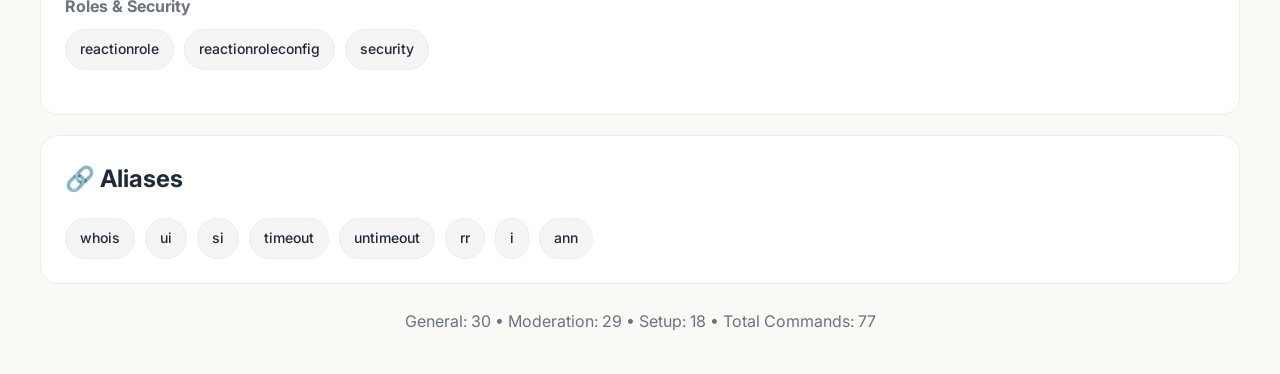
==== commit 4509aff2: "Update index.html" ====
--- a/Website/index.html
+++ b/Website/index.html
@@ -1,492 +1,348 @@
 <!DOCTYPE html>
 <html lang="en">
 <head>
-    <meta charset="UTF-8">
-    <meta name="viewport" content="width=device-width, initial-scale=1.0">
-    <title>Shouffle Bot ✨</title>
-    <link rel="preconnect" href="https://fonts.googleapis.com">
-    <link rel="preconnect" href="https://fonts.gstatic.com" crossorigin>
-    <link href="https://fonts.googleapis.com/css2?family=Fredoka:wght@300..700&display=swap" rel="stylesheet">
-    <style>
-        :root {
-            --bg-pastel: #FFF0F5;
-            --card-pink: #FFD1DC;
-            --card-blue: #D4F0FF;
-            --card-purple: #E8D7FF;
-            --card-yellow: #FFF5C3;
-            --card-green: #D5F9DE;
-            --text-main: #6C5B7B;
-            --text-dark: #4A3E56;
-            --white: #FFFFFF;
-            --accent-soft: #FFB7B2;
-        }
-
-        * {
-            box-sizing: border-box;
-            margin: 0;
-            padding: 0;
-            font-family: 'Fredoka', sans-serif;
-        }
-
-        body {
-            background-color: var(--bg-pastel);
-            color: var(--text-main);
-            overflow-x: hidden;
-            line-height: 1.6;
-        }
-
-        .sparkle-bg {
-            position: fixed;
-            top: 0;
-            left: 0;
-            width: 100%;
-            height: 100%;
-            pointer-events: none;
-            z-index: -1;
-            background-image: 
-                radial-gradient(circle at 10% 20%, rgba(255, 183, 178, 0.2) 0%, transparent 20%),
-                radial-gradient(circle at 90% 10%, rgba(212, 240, 255, 0.3) 0%, transparent 20%),
-                radial-gradient(circle at 50% 80%, rgba(255, 245, 195, 0.3) 0%, transparent 25%),
-                radial-gradient(circle at 80% 70%, rgba(232, 215, 255, 0.2) 0%, transparent 20%);
-        }
-
-        header {
-            display: flex;
-            flex-direction: column;
-            align-items: center;
-            justify-content: center;
-            text-align: center;
-            padding: 80px 20px 40px 20px;
-            position: relative;
-        }
-
-        .bot-avatar {
-            width: 140px;
-            height: 140px;
-            background: linear-gradient(135deg, var(--card-pink), var(--card-purple));
-            border-radius: 50%;
-            box-shadow: 0 12px 0 var(--white), 0 16px 25px rgba(108, 91, 123, 0.15);
-            display: flex;
-            align-items: center;
-            justify-content: center;
-            font-size: 70px;
-            margin-bottom: 25px;
-            animation: float 4s ease-in-out infinite;
-            border: 5px solid var(--white);
-        }
-
-        @keyframes float {
-            0% { transform: translateY(0px) rotate(0deg); }
-            50% { transform: translateY(-12px) rotate(3deg); }
-            100% { transform: translateY(0px) rotate(0deg); }
-        }
-
-        h1 {
-            font-size: 3.5rem;
-            color: var(--text-dark);
-            margin-bottom: 10px;
-            text-shadow: 3px 3px 0px var(--white);
-            letter-spacing: 1px;
-        }
-
-        .developer-tag {
-            background-color: var(--white);
-            padding: 6px 16px;
-            border-radius: 30px;
-            font-size: 1rem;
-            font-weight: 500;
-            box-shadow: 0 4px 8px rgba(108, 91, 123, 0.08);
-            border: 2px dashed var(--card-pink);
-            display: inline-block;
-            margin-bottom: 25px;
-        }
-
-        .developer-tag span {
-            color: #FF8B94;
-            font-weight: 700;
-        }
-
-        .nav-container {
-            display: flex;
-            gap: 20px;
-            margin-top: 20px;
-            justify-content: center;
-            flex-wrap: wrap;
-        }
-
-        .nav-btn {
-            background-color: var(--white);
-            color: var(--text-dark);
-            border: 3px solid var(--text-dark);
-            padding: 12px 30px;
-            border-radius: 25px;
-            font-size: 1.2rem;
-            font-weight: 600;
-            cursor: pointer;
-            transition: all 0.2s ease;
-            box-shadow: 0 6px 0 var(--text-dark);
-            text-decoration: none;
-            display: inline-block;
-        }
-
-        .nav-btn:hover {
-            transform: translateY(3px);
-            box-shadow: 0 3px 0 var(--text-dark);
-        }
-
-        .nav-btn.active {
-            background-color: var(--card-pink);
-            transform: translateY(4px);
-            box-shadow: 0 2px 0 var(--text-dark);
-        }
-
-        .main-container {
-            max-width: 1000px;
-            margin: 0 auto;
-            padding: 40px 20px 100px 20px;
-        }
-
-        .content-section {
-            display: none;
-            animation: fadeIn 0.5s ease forwards;
-        }
-
-        .content-section.active-section {
-            display: block;
-        }
-
-        @keyframes fadeIn {
-            from { opacity: 0; transform: translateY(15px); }
-            to { opacity: 1; transform: translateY(0); }
-        }
-
-        .section-title {
-            text-align: center;
-            font-size: 2.2rem;
-            color: var(--text-dark);
-            margin-bottom: 35px;
-            position: relative;
-            display: inline-block;
-            left: 50%;
-            transform: translateX(-50%);
-        }
-
-        .section-title::after {
-            content: '';
-            position: absolute;
-            bottom: -5px;
-            left: 0;
-            width: 100%;
-            height: 12px;
-            background-color: var(--card-yellow);
-            z-index: -1;
-            border-radius: 10px;
-        }
-
-        .policy-card {
-            background-color: var(--white);
-            border: 4px solid var(--text-dark);
-            border-radius: 30px;
-            padding: 40px;
-            box-shadow: 0 12px 0 rgba(108, 91, 123, 0.1);
-        }
-
-        .policy-grid {
-            display: grid;
-            grid-template-columns: repeat(auto-fit, minmax(250px, 1fr));
-            gap: 25px;
-            margin-top: 20px;
-        }
-
-        .policy-item {
-            padding: 25px;
-            border-radius: 20px;
-            border: 3px solid var(--text-dark);
-            box-shadow: 0 6px 0 var(--text-dark);
-        }
-
-        .item-pink { background-color: var(--card-pink); }
-        .item-blue { background-color: var(--card-blue); }
-        .item-purple { background-color: var(--card-purple); }
-        .item-yellow { background-color: var(--card-yellow); }
-        .item-green { background-color: var(--card-green); }
-
-        .policy-item h3 {
-            font-size: 1.4rem;
-            margin-bottom: 12px;
-            color: var(--text-dark);
-            display: flex;
-            align-items: center;
-            gap: 10px;
-        }
-
-        .policy-item p {
-            font-size: 1.05rem;
-            color: var(--text-dark);
-            font-weight: 500;
-        }
-
-        .category-container {
-            margin-bottom: 40px;
-            background-color: var(--white);
-            border: 4px solid var(--text-dark);
-            border-radius: 30px;
-            padding: 30px;
-            box-shadow: 0 12px 0 rgba(108, 91, 123, 0.1);
-        }
-
-        .category-header {
-            display: flex;
-            align-items: center;
-            gap: 15px;
-            font-size: 1.8rem;
-            color: var(--text-dark);
-            margin-bottom: 25px;
-            padding-bottom: 10px;
-            border-bottom: 3px dashed var(--text-main);
-        }
-
-        .category-badge {
-            font-size: 0.9rem;
-            padding: 5px 12px;
-            border-radius: 15px;
-            background-color: var(--text-dark);
-            color: var(--white);
-            font-weight: 600;
-        }
-
-        .command-grid {
-            display: grid;
-            grid-template-columns: repeat(auto-fill, minmax(160px, 1fr));
-            gap: 15px;
-        }
-
-        .command-tag {
-            background-color: var(--bg-pastel);
-            border: 2px solid var(--text-dark);
-            padding: 10px 15px;
-            border-radius: 15px;
-            text-align: center;
-            font-weight: 600;
-            font-size: 1.1rem;
-            color: var(--text-dark);
-            box-shadow: 0 4px 0 var(--text-dark);
-            transition: all 0.1s ease;
-            user-select: none;
-        }
-
-        .command-tag:hover {
-            transform: translateY(-2px);
-            box-shadow: 0 6px 0 var(--text-dark);
-            background-color: var(--white);
-        }
-
-        .category-blue .command-tag { background-color: var(--card-blue); }
-        .category-purple .command-tag { background-color: var(--card-purple); }
-        .category-yellow .command-tag { background-color: var(--card-yellow); }
-
-        footer {
-            text-align: center;
-            padding: 40px 20px;
-            font-size: 1.1rem;
-            font-weight: 500;
-            color: var(--text-main);
-            border-top: 3px dashed var(--card-pink);
-            background-color: var(--white);
-        }
-
-        .footer-heart {
-            color: #FF8B94;
-            display: inline-block;
-            animation: heartbeat 1.5s infinite;
-        }
-
-        @keyframes heartbeat {
-            0% { transform: scale(1); }
-            20% { transform: scale(1.25); }
-            40% { transform: scale(1); }
-            60% { transform: scale(1.15); }
-            80% { transform: scale(1); }
-            100% { transform: scale(1); }
-        }
-
-        @media (max-width: 600px) {
-            h1 { font-size: 2.5rem; }
-            .policy-card, .category-container { padding: 20px; }
-            .command-grid { grid-template-columns: repeat(auto-fill, minmax(120px, 1fr)); }
-            .command-tag { font-size: 0.95rem; padding: 8px 12px; }
-        }
-    </style>
+<meta charset="UTF-8">
+<meta name="viewport" content="width=device-width, initial-scale=1.0">
+
+<title>Bot Commands</title>
+
+<link href="https://fonts.googleapis.com/css2?family=Inter:wght@400;500;600;700&display=swap" rel="stylesheet">
+
+<style>
+:root{
+    --bg:#faf9f6;
+    --card:#ffffff;
+    --text:#1f2937;
+    --muted:#6b7280;
+    --border:#ececec;
+    --badge:#f5f5f5;
+}
+
+*{
+    margin:0;
+    padding:0;
+    box-sizing:border-box;
+}
+
+body{
+    background:var(--bg);
+    color:var(--text);
+    font-family:'Inter',sans-serif;
+    line-height:1.6;
+    padding:20px;
+}
+
+.container{
+    max-width:1200px;
+    margin:auto;
+}
+
+.header{
+    text-align:center;
+    margin-bottom:30px;
+}
+
+.header h1{
+    font-size:2.4rem;
+    margin-bottom:8px;
+}
+
+.header p{
+    color:var(--muted);
+}
+
+.stats{
+    display:grid;
+    grid-template-columns:repeat(auto-fit,minmax(180px,1fr));
+    gap:15px;
+    margin-bottom:25px;
+}
+
+.stat{
+    background:var(--card);
+    border:1px solid var(--border);
+    border-radius:16px;
+    padding:20px;
+    text-align:center;
+}
+
+.stat h2{
+    font-size:2rem;
+    margin-bottom:5px;
+}
+
+.stat p{
+    color:var(--muted);
+}
+
+.section{
+    background:var(--card);
+    border:1px solid var(--border);
+    border-radius:18px;
+    padding:24px;
+    margin-bottom:20px;
+}
+
+.section-title{
+    font-size:1.5rem;
+    margin-bottom:20px;
+}
+
+.subcategory{
+    margin-bottom:20px;
+}
+
+.subcategory h3{
+    font-size:1rem;
+    margin-bottom:10px;
+    color:var(--muted);
+}
+
+.commands{
+    display:flex;
+    flex-wrap:wrap;
+    gap:10px;
+}
+
+.cmd{
+    background:var(--badge);
+    border:1px solid var(--border);
+    border-radius:999px;
+    padding:8px 14px;
+    font-size:14px;
+    font-weight:500;
+}
+
+.footer{
+    text-align:center;
+    color:var(--muted);
+    margin-top:25px;
+    padding-bottom:20px;
+}
+
+@media(max-width:600px){
+
+    body{
+        padding:15px;
+    }
+
+    .header h1{
+        font-size:2rem;
+    }
+
+    .cmd{
+        width:100%;
+        text-align:center;
+    }
+}
+</style>
 </head>
 <body>
 
-    <div class="sparkle-bg"></div>
-
-    <header>
-        <div class="bot-avatar">🥞</div>
-        <h1>Shouffle</h1>
-        <div class="developer-tag">Created with love by <span>Yuvraj Ab</span></div>
-        
-        <div class="nav-container">
-            <button class="nav-btn active" onclick="switchTab('commands', this)">✨ Commands</button>
-            <button class="nav-btn" onclick="switchTab('privacy', this)">🔒 Privacy Policy</button>
-        </div>
-    </header>
-
-    <main class="main-container">
-
-        <section id="commands-section" class="content-section active-section">
-            <h2 class="section-title">Command List</h2>
-
-            <div class="category-container category-blue">
-                <div class="category-header">
-                    <span>🌸 Regular Commands</span>
-                    <span class="category-badge">47 Commands</span>
-                </div>
-                <div class="command-grid">
-                    <div class="command-tag">ping</div>
-                    <div class="command-tag">uptime</div>
-                    <div class="command-tag">userinfo</div>
-                    <div class="command-tag">serverinfo</div>
-                    <div class="command-tag">roleinfo</div>
-                    <div class="command-tag">membercount</div>
-                    <div class="command-tag">inviteinfo</div>
-                    <div class="command-tag">emojiinfo</div>
-                    <div class="command-tag">avatar</div>
-                    <div class="command-tag">banner</div>
-                    <div class="command-tag">8ball</div>
-                    <div class="command-tag">roll</div>
-                    <div class="command-tag">coinflip</div>
-                    <div class="command-tag">choose</div>
-                    <div class="command-tag">calculate</div>
-                    <div class="command-tag">say</div>
-                    <div class="command-tag">embed</div>
-                    <div class="command-tag">poll</div>
-                    <div class="command-tag">snipe</div>
-                    <div class="command-tag">steal</div>
-                    <div class="command-tag">afk</div>
-                    <div class="command-tag">afkremove</div>
-                    <div class="command-tag">stick</div>
-                    <div class="command-tag">stickremove</div>
-                    <div class="command-tag">autoresponder</div>
-                    <div class="command-tag">removeresponder</div>
-                    <div class="command-tag">listresponders</div>
-                    <div class="command-tag">gcreate</div>
-                    <div class="command-tag">gend</div>
-                    <div class="command-tag">greroll</div>
-                    <div class="command-tag">kick</div>
-                    <div class="command-tag">ban</div>
-                    <div class="command-tag">softban</div>
-                    <div class="command-tag">unban</div>
-                    <div class="command-tag">mute</div>
-                    <div class="command-tag">unmute</div>
-                    <div class="command-tag">deafen</div>
-                    <div class="command-tag">undeafen</div>
-                    <div class="command-tag">warn</div>
-                    <div class="command-tag">warns</div>
-                    <div class="command-tag">clearwarns</div>
-                    <div class="command-tag">purge</div>
-                    <div class="command-tag">slowmode</div>
-                    <div class="command-tag">nick</div>
-                    <div class="command-tag">lock</div>
-                    <div class="command-tag">unlock</div>
-                    <div class="command-tag">hide</div>
-                    <div class="command-tag">unhide</div>
-                    <div class="command-tag">roleadd</div>
-                    <div class="command-tag">roleremove</div>
-                    <div class="command-tag">mediaonly</div>
-                    <div class="command-tag">unmediaonly</div>
-                    <div class="command-tag">invites</div>
-                    <div class="command-tag">resetinv</div>
-                    <div class="command-tag">banid</div>
-                    <div class="command-tag">massban</div>
-                    <div class="command-tag">strip</div>
-                    <div class="command-tag">announce</div>
-                    <div class="command-tag">move</div>
-                </div>
-            </div>
-
-            <div class="category-container category-purple">
-                <div class="category-header">
-                    <span>🛠️ Setup Commands</span>
-                    <span class="category-badge">15 Commands</span>
-                </div>
-                <div class="command-grid">
-                    <div class="command-tag">ticketsetup</div>
-                    <div class="command-tag">ticketconfig</div>
-                    <div class="command-tag">ticketadd</div>
-                    <div class="command-tag">ticketremove</div>
-                    <div class="command-tag">ticketlist</div>
-                    <div class="command-tag">ticketclose</div>
-                    <div class="command-tag">welcomesetup</div>
-                    <div class="command-tag">welcomeconfig</div>
-                    <div class="command-tag">welcomechannel</div>
-                    <div class="command-tag">welcometest</div>
-                    <div class="command-tag">vcsetup</div>
-                    <div class="command-tag">vcpanel</div>
-                    <div class="command-tag">vcban</div>
-                    <div class="command-tag">botlogs enable</div>
-                    <div class="command-tag">botlogs disable</div>
-                    <div class="command-tag">reactionrole</div>
-                    <div class="command-tag">reactionroleconfig</div>
-                </div>
-            </div>
-
-            <div class="category-container category-yellow">
-                <div class="category-header">
-                    <span>🛡️ Security Features</span>
-                    <span class="category-badge">1 Command</span>
-                </div>
-                <div class="command-grid">
-                    <div class="command-tag">security</div>
-                </div>
-            </div>
-        </section>
-
-        <section id="privacy-section" class="content-section">
-            <h2 class="section-title">Privacy Policy</h2>
-            <div class="policy-card">
-                <div class="policy-grid">
-                    <div class="policy-item item-pink">
-                        <h3>💭 What We Collect</h3>
-                        <p>We only save basic details like server IDs, user IDs, and role names to make sure setups, tickets, and features work perfectly for you.</p>
-                    </div>
-                    <div class="policy-item item-blue">
-                        <h3>🧸 Why We Need It</h3>
-                        <p>To run active configurations, welcome announcements, custom automated responses, logging channels, and safety setups accurately.</p>
-                    </div>
-                    <div class="policy-item item-purple">
-                        <h3>🍰 Data Sharing</h3>
-                        <p>Your details are 100% private. We will never sell, distribute, or share any of your server settings or identity markers with outsiders.</p>
-                    </div>
-                    <div class="policy-item item-green">
-                        <h3>🧁 Data Removal</h3>
-                        <p>Want your data gone? Simple! Just remove Shouffle from your discord server, and all saved data wipes automatically.</p>
-                    </div>
-                </div>
-            </div>
-        </section>
-
-    </main>
-
-    <footer>
-        <p>© 2026 Shouffle Bot. Made with <span class="footer-heart">♥</span> by Yuvraj Ab. All rights reserved.</p>
-    </footer>
-
-    <script>
-        function switchTab(tabName, buttonElement) {
-            document.querySelectorAll('.content-section').forEach(section => {
-                section.classList.remove('active-section');
-            });
-            document.querySelectorAll('.nav-btn').forEach(btn => {
-                btn.classList.remove('active');
-            });
-            
-            document.getElementById(tabName + '-section').classList.add('active-section');
-            buttonElement.classList.add('active');
-            
-            window.scrollTo({ top: 300, behavior: 'smooth' });
-        }
-    </script>
+<div class="container">
+
+    <div class="header">
+        <h1>✨ Bot Commands</h1>
+        <p>Everything you need in one powerful Discord bot.</p>
+    </div>
+
+    <div class="stats">
+        <div class="stat">
+            <h2>77</h2>
+            <p>Total Commands</p>
+        </div>
+
+        <div class="stat">
+            <h2>30</h2>
+            <p>General</p>
+        </div>
+
+        <div class="stat">
+            <h2>29</h2>
+            <p>Moderation</p>
+        </div>
+
+        <div class="stat">
+            <h2>18</h2>
+            <p>Setup</p>
+        </div>
+    </div>
+
+    <div class="section">
+        <h2 class="section-title">🌟 General Commands</h2>
+
+        <div class="subcategory">
+            <h3>Information</h3>
+            <div class="commands">
+                <span class="cmd">ping</span>
+                <span class="cmd">uptime</span>
+                <span class="cmd">userinfo</span>
+                <span class="cmd">serverinfo</span>
+                <span class="cmd">roleinfo</span>
+                <span class="cmd">membercount</span>
+                <span class="cmd">inviteinfo</span>
+                <span class="cmd">emojiinfo</span>
+                <span class="cmd">avatar</span>
+                <span class="cmd">banner</span>
+            </div>
+        </div>
+
+        <div class="subcategory">
+            <h3>Fun & Utility</h3>
+            <div class="commands">
+                <span class="cmd">8ball</span>
+                <span class="cmd">roll</span>
+                <span class="cmd">coinflip</span>
+                <span class="cmd">choose</span>
+                <span class="cmd">calculate</span>
+                <span class="cmd">say</span>
+                <span class="cmd">embed</span>
+                <span class="cmd">poll</span>
+                <span class="cmd">snipe</span>
+                <span class="cmd">steal</span>
+            </div>
+        </div>
+
+        <div class="subcategory">
+            <h3>AFK & Automation</h3>
+            <div class="commands">
+                <span class="cmd">afk</span>
+                <span class="cmd">afkremove</span>
+                <span class="cmd">stick</span>
+                <span class="cmd">stickremove</span>
+                <span class="cmd">autoresponder</span>
+                <span class="cmd">removeresponder</span>
+                <span class="cmd">listresponders</span>
+            </div>
+        </div>
+
+        <div class="subcategory">
+            <h3>Giveaways</h3>
+            <div class="commands">
+                <span class="cmd">gcreate</span>
+                <span class="cmd">gend</span>
+                <span class="cmd">greroll</span>
+            </div>
+        </div>
+    </div>
+
+    <div class="section">
+        <h2 class="section-title">🛡️ Moderation Commands</h2>
+
+        <div class="subcategory">
+            <h3>Member Actions</h3>
+            <div class="commands">
+                <span class="cmd">kick</span>
+                <span class="cmd">ban</span>
+                <span class="cmd">softban</span>
+                <span class="cmd">unban</span>
+                <span class="cmd">mute</span>
+                <span class="cmd">unmute</span>
+                <span class="cmd">deafen</span>
+                <span class="cmd">undeafen</span>
+                <span class="cmd">warn</span>
+                <span class="cmd">warns</span>
+                <span class="cmd">clearwarns</span>
+            </div>
+        </div>
+
+        <div class="subcategory">
+            <h3>Channel Management</h3>
+            <div class="commands">
+                <span class="cmd">purge</span>
+                <span class="cmd">slowmode</span>
+                <span class="cmd">lock</span>
+                <span class="cmd">unlock</span>
+                <span class="cmd">hide</span>
+                <span class="cmd">unhide</span>
+                <span class="cmd">mediaonly</span>
+                <span class="cmd">unmediaonly</span>
+            </div>
+        </div>
+
+        <div class="subcategory">
+            <h3>Roles & Server</h3>
+            <div class="commands">
+                <span class="cmd">nick</span>
+                <span class="cmd">roleadd</span>
+                <span class="cmd">roleremove</span>
+                <span class="cmd">invites</span>
+                <span class="cmd">resetinv</span>
+                <span class="cmd">banid</span>
+                <span class="cmd">massban</span>
+                <span class="cmd">strip</span>
+                <span class="cmd">announce</span>
+                <span class="cmd">move</span>
+            </div>
+        </div>
+    </div>
+
+    <div class="section">
+        <h2 class="section-title">⚙️ Setup Commands</h2>
+
+        <div class="subcategory">
+            <h3>Ticket System</h3>
+            <div class="commands">
+                <span class="cmd">ticketsetup</span>
+                <span class="cmd">ticketconfig</span>
+                <span class="cmd">ticketadd</span>
+                <span class="cmd">ticketremove</span>
+                <span class="cmd">ticketlist</span>
+                <span class="cmd">ticketclose</span>
+            </div>
+        </div>
+
+        <div class="subcategory">
+            <h3>Welcome System</h3>
+            <div class="commands">
+                <span class="cmd">welcomesetup</span>
+                <span class="cmd">welcomeconfig</span>
+                <span class="cmd">welcomechannel</span>
+                <span class="cmd">welcometest</span>
+            </div>
+        </div>
+
+        <div class="subcategory">
+            <h3>Voice & Logs</h3>
+            <div class="commands">
+                <span class="cmd">vcsetup</span>
+                <span class="cmd">vcpanel</span>
+                <span class="cmd">vcban</span>
+                <span class="cmd">botlogs enable</span>
+                <span class="cmd">botlogs disable</span>
+            </div>
+        </div>
+
+        <div class="subcategory">
+            <h3>Roles & Security</h3>
+            <div class="commands">
+                <span class="cmd">reactionrole</span>
+                <span class="cmd">reactionroleconfig</span>
+                <span class="cmd">security</span>
+            </div>
+        </div>
+    </div>
+
+    <div class="section">
+        <h2 class="section-title">🔗 Aliases</h2>
+
+        <div class="commands">
+            <span class="cmd">whois</span>
+            <span class="cmd">ui</span>
+            <span class="cmd">si</span>
+            <span class="cmd">timeout</span>
+            <span class="cmd">untimeout</span>
+            <span class="cmd">rr</span>
+            <span class="cmd">i</span>
+            <span class="cmd">ann</span>
+        </div>
+    </div>
+
+    <div class="footer">
+        General: 30 • Moderation: 29 • Setup: 18 • Total Commands: 77
+    </div>
+
+</div>
+
 </body>
-</html>
+</html>
